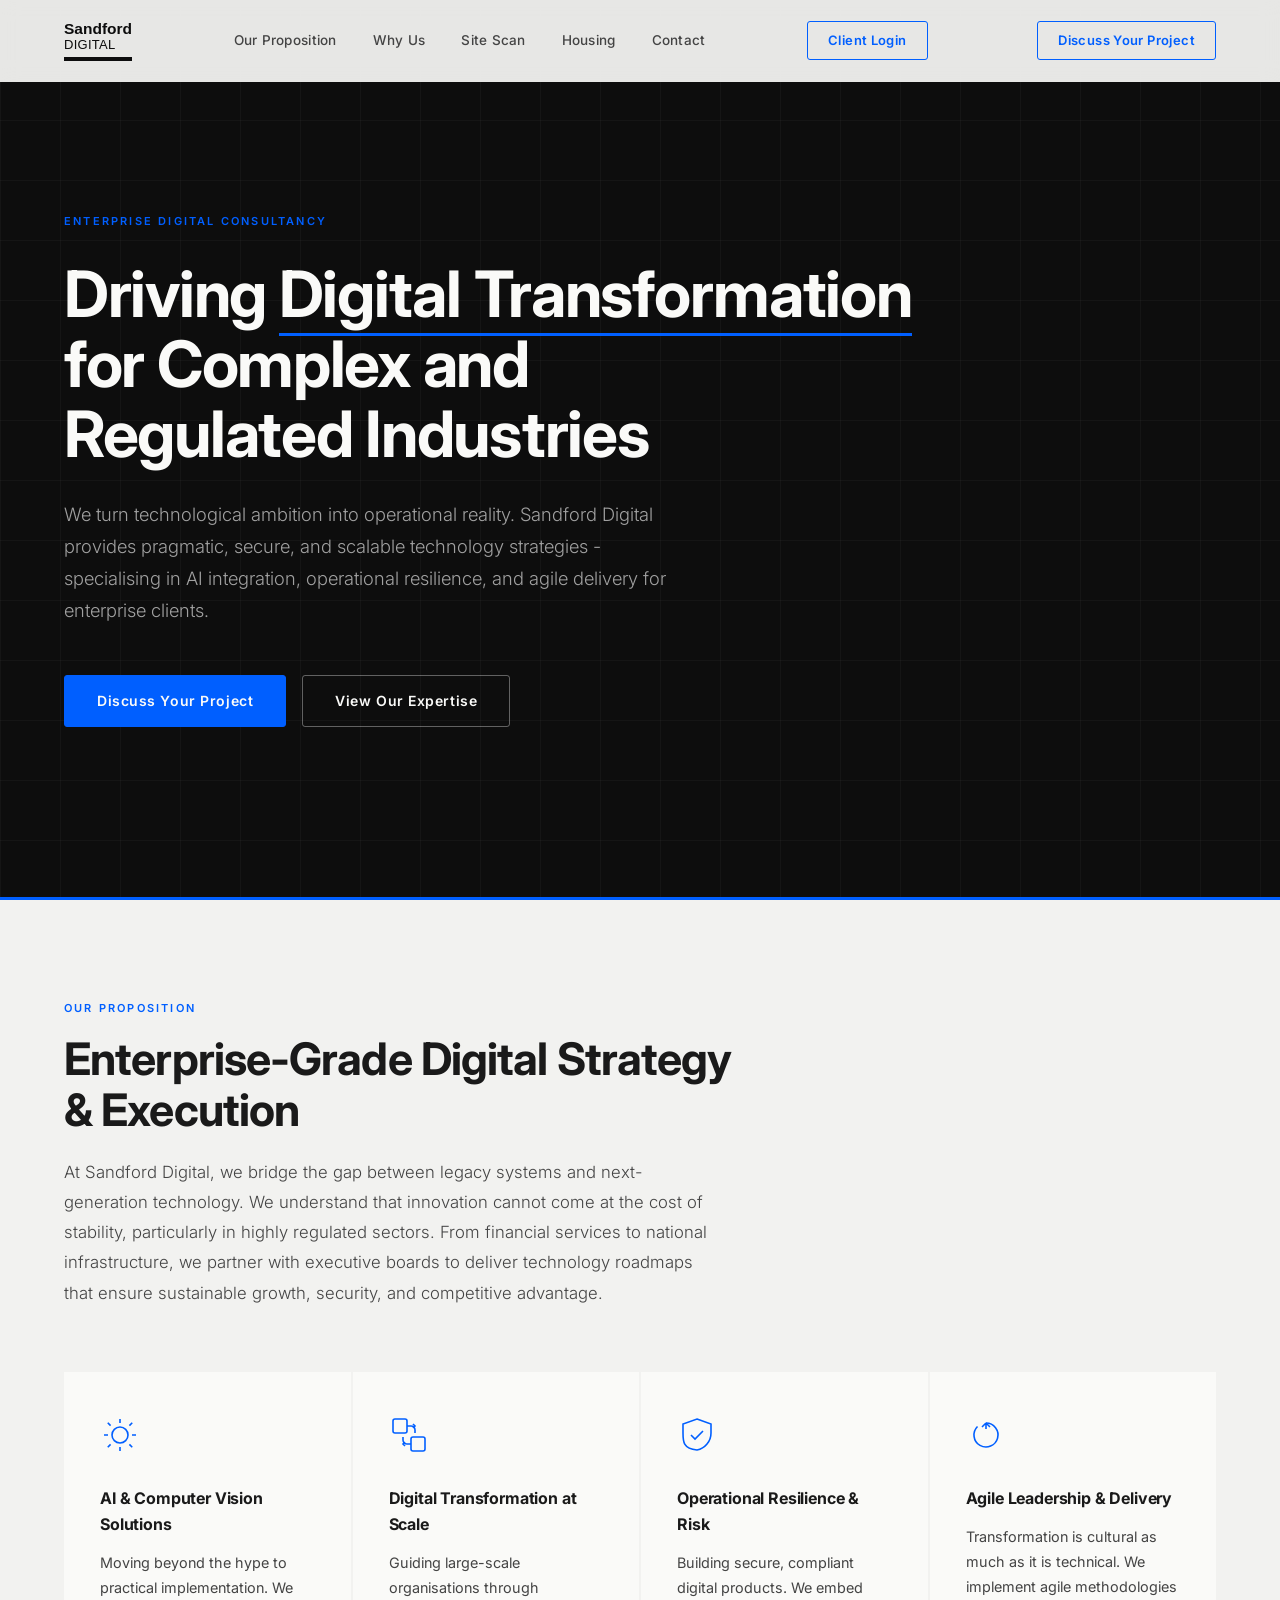
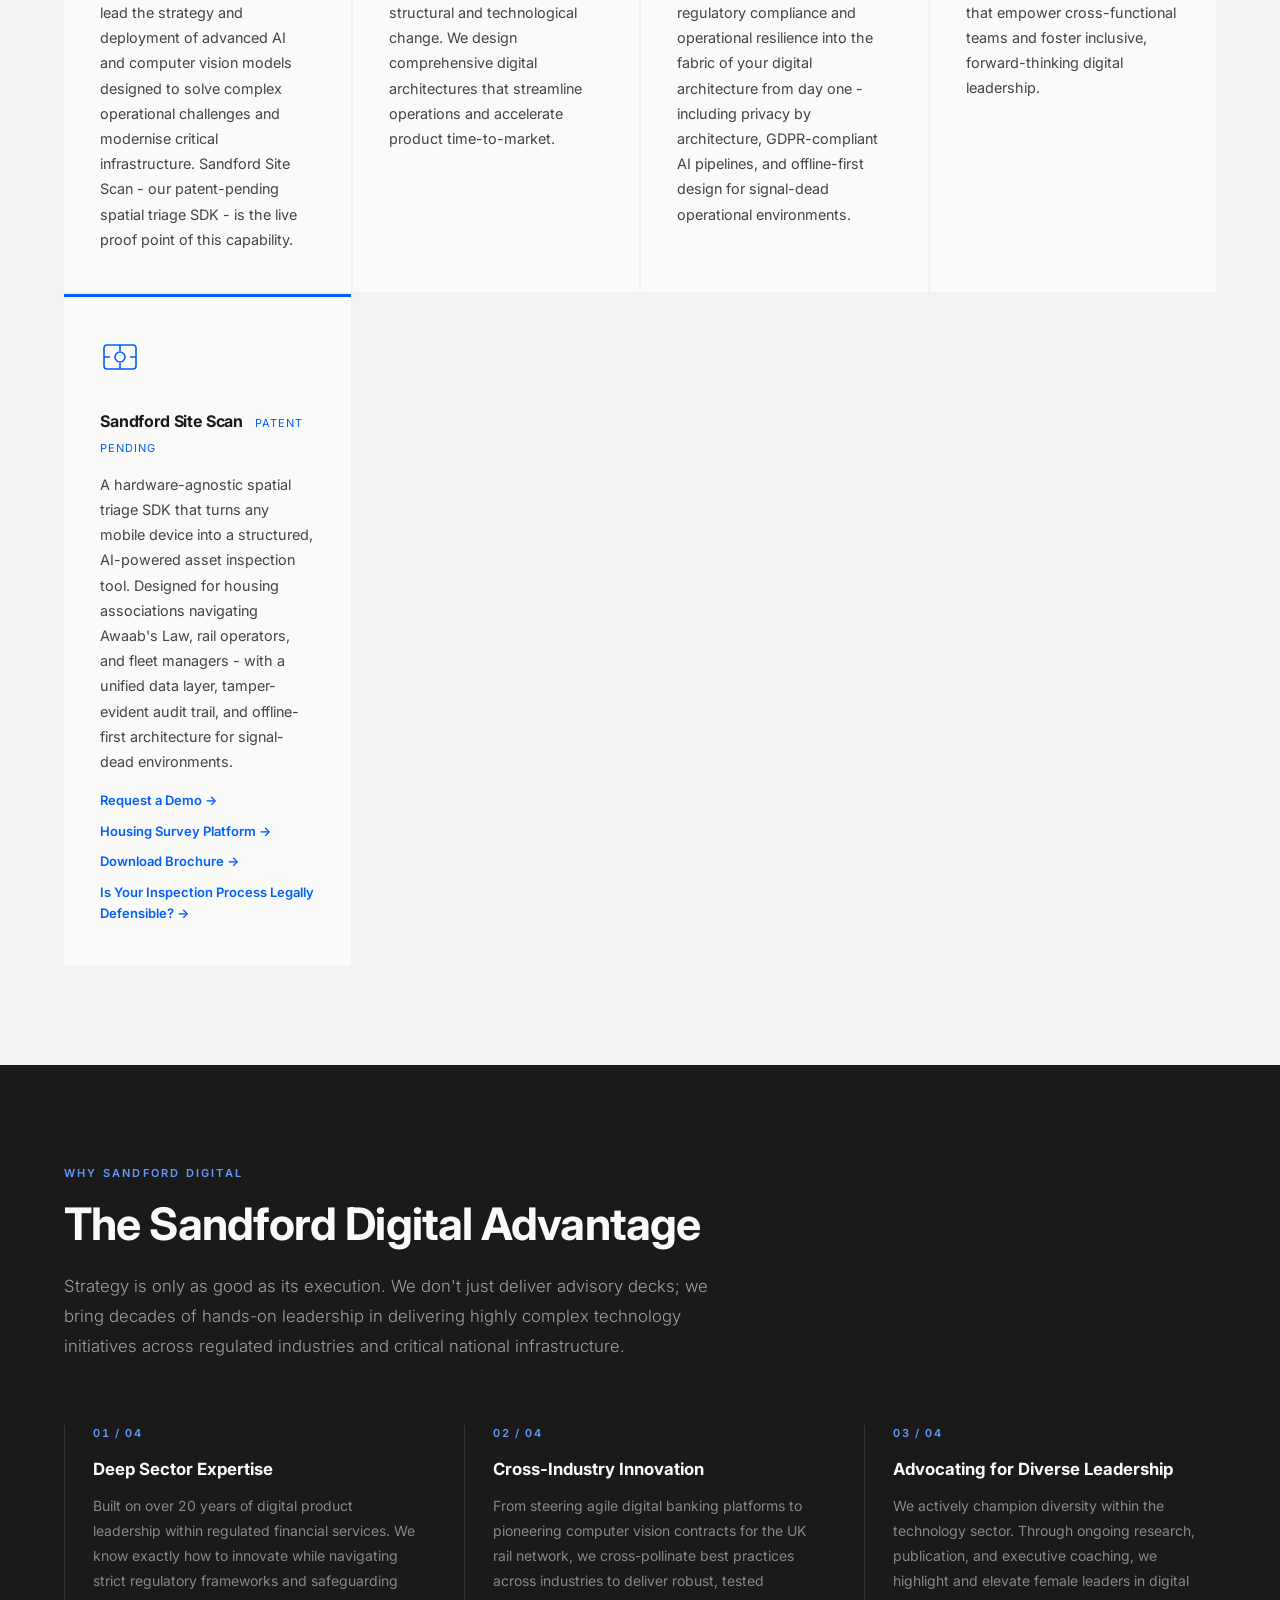
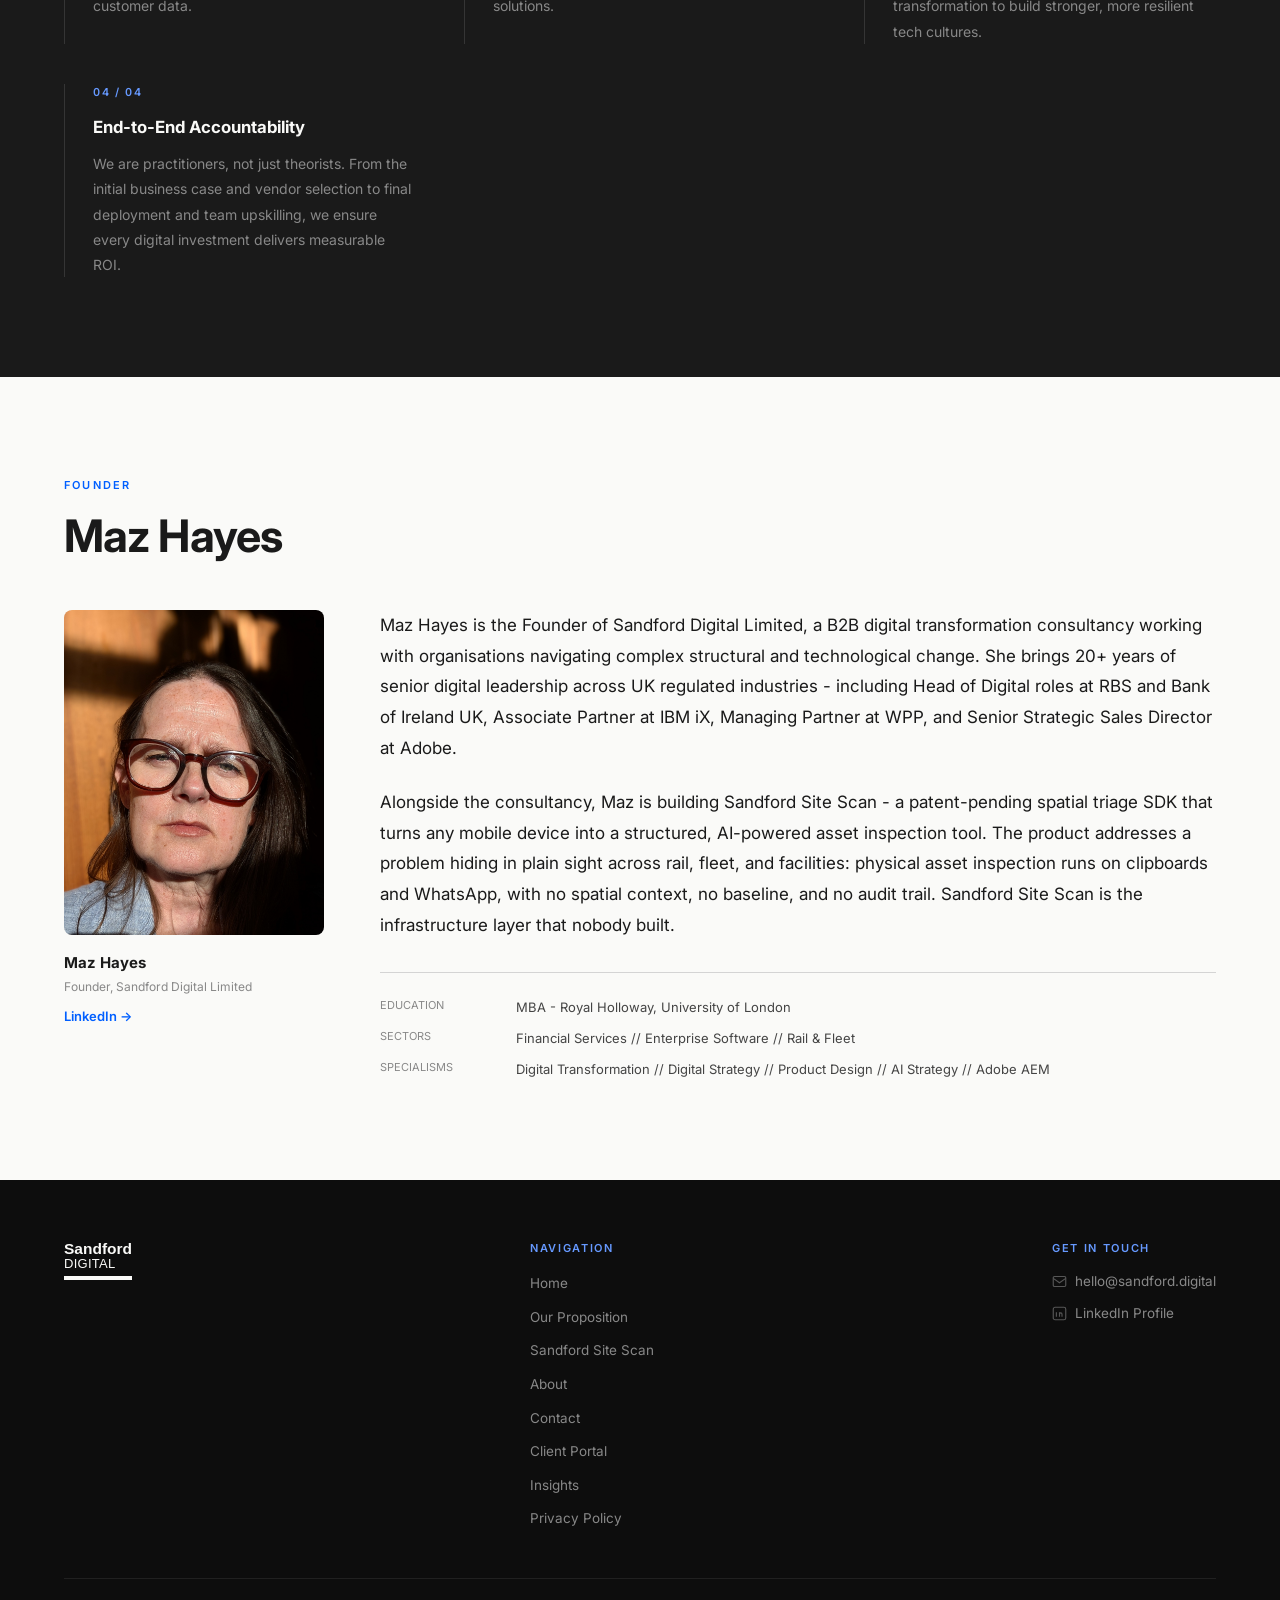
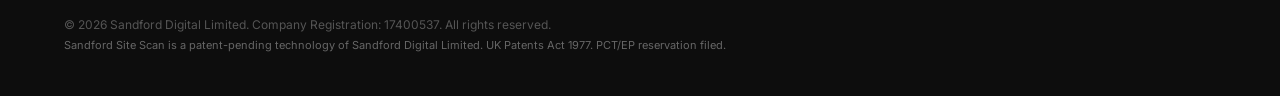
==== index.html @ dd8efa96 "Baseline: current production content, prior history not tracked This directory (deployed at sandford" ====
<!DOCTYPE html>
<html lang="en">
<head>
  <meta charset="UTF-8" />
  <meta name="viewport" content="width=device-width, initial-scale=1.0" />
  <title>Digital Transformation & AI Strategy Consultancy | Sandford Digital</title>
  <meta name="description" content="Sandford Digital specialises in enterprise digital transformation and AI-powered asset inspection. Sandford Site Scan creates tamper-evident survey evidence for housing associations, rail, and fleet operators." />
  <link rel="preconnect" href="https://fonts.googleapis.com" />
  <link rel="preconnect" href="https://fonts.gstatic.com" crossorigin />
  <link href="https://fonts.googleapis.com/css2?family=Inter:wght@300;400;500;600;700&display=swap" rel="stylesheet" />
  <style>
    /* ── Reset & Base ─────────────────────────────────────────────── */
    *, *::before, *::after { box-sizing: border-box; margin: 0; padding: 0; }

    :root {
      --black:    #0D0D0D;
      --ink:      #1A1A1A;
      --grey-dk:  #444444;
      --grey-md:  #888888;
      --grey-lt:  #D4D4D4;
      --grey-bg:  #F2F2F0;
      --white:    #FAFAF8;
      --accent:   #005FFF;
      --accent-hv:#0047CC;
      --font-body: 'Inter', Arial, sans-serif;
    }

    html { scroll-behavior: smooth; }

    body {
      font-family: var(--font-body);
      background: var(--white);
      color: var(--ink);
      line-height: 1.6;
      -webkit-font-smoothing: antialiased;
    }

    img { display: block; max-width: 100%; }
    a { color: inherit; text-decoration: none; }

    /* ── Logo ─────────────────────────────────────────────────────── */
    /*
      Strict spec:
      - "Sandford": Arial Bold 15.5px
      - "DIGITAL":  Arial Normal 13px, uppercase, left-aligned under Sandford
      - 6px gap below DIGITAL
      - 4px solid black line, width = width of "Sandford"
    */
    .logo {
      display: inline-block;
      line-height: 1;
    }
    .logo__inner {
      display: inline-flex;
      flex-direction: column;
      align-items: flex-start;
    }
    .logo__sandford {
      font-family: Arial, sans-serif;
      font-size: 15.5px;
      font-weight: 700;
      letter-spacing: 0;
      color: var(--black);
      white-space: nowrap;
    }
    .logo__digital {
      font-family: Arial, sans-serif;
      font-size: 13px;
      font-weight: 400;
      text-transform: uppercase;
      letter-spacing: 0.02em;
      color: var(--black);
      white-space: nowrap;
      margin-top: 1px;
    }
    /* The rule sits inside a wrapper that is sized to "Sandford" width.
       We use a separate block just for "Sandford" to size the bar correctly. */
    .logo__bar-wrap {
      margin-top: 6px;
    }
    .logo__bar {
      height: 4px;
      background: var(--black);
      /* width is driven by the parent .logo__sandford span via JS measurement,
         but we set it relative to the Sandford text width using a trick:
         we place the bar inside a wrapper that mirrors the Sandford span width */
      width: 100%;
    }

    /* White logo variant for dark backgrounds */
    .logo--white .logo__sandford,
    .logo--white .logo__digital { color: var(--white); }
    .logo--white .logo__bar { background: var(--white); }

    /* ── Nav ──────────────────────────────────────────────────────── */
    .nav {
      position: fixed;
      top: 0; left: 0; right: 0;
      z-index: 100;
      display: flex;
      align-items: center;
      justify-content: space-between;
      padding: 20px 5%;
      background: rgba(250,250,248,0.92);
      backdrop-filter: blur(10px);
      -webkit-backdrop-filter: blur(10px);
      border-bottom: 1px solid transparent;
      transition: border-color 0.3s, background 0.3s;
    }
    .nav.scrolled {
      border-bottom-color: var(--grey-lt);
      background: rgba(250,250,248,0.97);
    }
    .nav__links {
      display: flex;
      gap: 36px;
      list-style: none;
    }
    .nav__links a {
      font-size: 13.5px;
      font-weight: 500;
      color: var(--grey-dk);
      letter-spacing: 0.02em;
      transition: color 0.2s;
    }
    .nav__links a:hover { color: var(--accent); }
    .nav__cta {
      font-size: 13px;
      font-weight: 600;
      color: var(--accent);
      border: 1.5px solid var(--accent);
      padding: 8px 20px;
      border-radius: 3px;
      letter-spacing: 0.03em;
      transition: background 0.2s, color 0.2s;
    }
    .nav__cta:hover {
      background: var(--accent);
      color: var(--white);
    }
    .nav__hamburger {
      display: none;
      flex-direction: column;
      gap: 5px;
      cursor: pointer;
      padding: 4px;
    }
    .nav__hamburger span {
      display: block;
      width: 22px;
      height: 2px;
      background: var(--ink);
      transition: 0.3s;
    }

    /* ── Hero ─────────────────────────────────────────────────────── */
    .hero {
      min-height: 100vh;
      display: flex;
      flex-direction: column;
      justify-content: center;
      padding: 120px 5% 80px;
      background: var(--black);
      position: relative;
      overflow: hidden;
    }

    /* Subtle grid texture */
    .hero::before {
      content: '';
      position: absolute;
      inset: 0;
      background-image:
        linear-gradient(rgba(255,255,255,0.03) 1px, transparent 1px),
        linear-gradient(90deg, rgba(255,255,255,0.03) 1px, transparent 1px);
      background-size: 60px 60px;
      pointer-events: none;
    }

    /* Accent bleed - the one bold move */
    .hero::after {
      content: '';
      position: absolute;
      bottom: -1px; left: 0; right: 0;
      height: 4px;
      background: var(--accent);
    }

    .hero__content {
      position: relative;
      z-index: 1;
      max-width: 900px;
    }

    .hero__eyebrow {
      font-size: 11px;
      font-weight: 600;
      letter-spacing: 0.2em;
      text-transform: uppercase;
      color: var(--accent);
      margin-bottom: 28px;
    }

    .hero__h1 {
      font-size: clamp(2.4rem, 5vw, 4rem);
      font-weight: 700;
      line-height: 1.1;
      color: var(--white);
      letter-spacing: -0.02em;
      margin-bottom: 28px;
      /* The signature: an underline that draws in on load */
    }

    .hero__h1 .underline-word {
      position: relative;
      display: inline;
    }
    .hero__h1 .underline-word::after {
      content: '';
      position: absolute;
      left: 0;
      bottom: -4px;
      height: 3px;
      width: 0;
      background: var(--accent);
      transition: width 1.1s cubic-bezier(0.16,1,0.3,1) 0.4s;
    }
    .hero__h1 .underline-word.in-view::after {
      width: 100%;
    }

    .hero__sub {
      font-size: clamp(1rem, 2vw, 1.15rem);
      font-weight: 300;
      color: #A0A0A0;
      max-width: 620px;
      line-height: 1.75;
      margin-bottom: 48px;
    }

    .hero__actions {
      display: flex;
      gap: 16px;
      flex-wrap: wrap;
    }

    .btn {
      display: inline-block;
      padding: 14px 32px;
      font-family: var(--font-body);
      font-size: 14px;
      font-weight: 600;
      letter-spacing: 0.04em;
      border-radius: 3px;
      cursor: pointer;
      transition: background 0.2s, color 0.2s, border-color 0.2s, transform 0.15s;
      border: 1.5px solid transparent;
    }
    .btn:hover { transform: translateY(-1px); }
    .btn:active { transform: translateY(0); }

    .btn--primary {
      background: var(--accent);
      color: var(--white);
      border-color: var(--accent);
    }
    .btn--primary:hover { background: var(--accent-hv); border-color: var(--accent-hv); }

    .btn--ghost {
      background: transparent;
      color: var(--white);
      border-color: rgba(255,255,255,0.35);
    }
    .btn--ghost:hover {
      border-color: var(--white);
      background: rgba(255,255,255,0.06);
    }

    .btn--dark {
      background: var(--accent);
      color: var(--white);
      border-color: var(--accent);
    }
    .btn--dark:hover { background: var(--accent-hv); border-color: var(--accent-hv); }

    /* ── Section common ───────────────────────────────────────────── */
    .section {
      padding: 100px 5%;
    }
    .section--grey { background: var(--grey-bg); }
    .section--dark { background: var(--ink); color: var(--white); }

    .section__label {
      font-size: 11px;
      font-weight: 600;
      letter-spacing: 0.2em;
      text-transform: uppercase;
      color: var(--accent);
      margin-bottom: 16px;
    }
    .section--dark .section__label { color: #6699FF; }

    .section__h2 {
      font-size: clamp(1.8rem, 3.5vw, 2.8rem);
      font-weight: 700;
      letter-spacing: -0.02em;
      line-height: 1.15;
      margin-bottom: 20px;
      max-width: 680px;
    }
    .section--dark .section__h2 { color: var(--white); }

    .section__lead {
      font-size: 1.05rem;
      font-weight: 300;
      color: var(--grey-dk);
      max-width: 660px;
      line-height: 1.8;
      margin-bottom: 64px;
    }
    .section--dark .section__lead { color: #A0A0A0; }

    /* ── About / Services ─────────────────────────────────────────── */
    .services__grid {
      display: grid;
      grid-template-columns: repeat(auto-fit, minmax(260px, 1fr));
      gap: 2px;
    }

    .service-card {
      background: var(--white);
      padding: 40px 36px;
      border-top: 3px solid transparent;
      transition: border-color 0.25s, box-shadow 0.25s;
      cursor: default;
    }
    .section--grey .service-card { background: var(--white); }

    .service-card:hover {
      border-top-color: var(--accent);
      box-shadow: 0 8px 32px rgba(0,95,255,0.08);
    }

    .service-card__icon {
      width: 40px;
      height: 40px;
      margin-bottom: 24px;
      color: var(--accent);
    }

    .service-card__h3 {
      font-size: 1rem;
      font-weight: 700;
      letter-spacing: -0.01em;
      margin-bottom: 12px;
      color: var(--ink);
    }

    .service-card__p {
      font-size: 0.9rem;
      color: var(--grey-dk);
      line-height: 1.75;
    }

    /* ── Why Us / Pillars ─────────────────────────────────────────── */
    .pillars__grid {
      display: grid;
      grid-template-columns: repeat(auto-fit, minmax(280px, 1fr));
      gap: 40px 48px;
      margin-top: 4px;
    }

    .pillar {
      border-left: 1px solid rgba(255,255,255,0.12);
      padding-left: 28px;
    }

    .pillar__num {
      font-size: 11px;
      font-weight: 600;
      letter-spacing: 0.15em;
      color: #6699FF;
      margin-bottom: 16px;
      font-variant-numeric: tabular-nums;
    }

    .pillar__h3 {
      font-size: 1.05rem;
      font-weight: 700;
      color: var(--white);
      margin-bottom: 12px;
      line-height: 1.3;
    }

    .pillar__p {
      font-size: 0.875rem;
      color: #888;
      line-height: 1.8;
    }

    /* ── Divider ──────────────────────────────────────────────────── */
    .divider {
      height: 1px;
      background: var(--grey-lt);
      margin: 0 5%;
    }

    /* ── Footer ───────────────────────────────────────────────────── */
    .footer {
      background: var(--black);
      color: var(--white);
      padding: 60px 5% 40px;
    }

    .footer__top {
      display: flex;
      justify-content: space-between;
      align-items: flex-start;
      flex-wrap: wrap;
      gap: 40px;
      padding-bottom: 48px;
      border-bottom: 1px solid rgba(255,255,255,0.08);
      margin-bottom: 36px;
    }

    .footer__nav {
      display: flex;
      flex-direction: column;
      gap: 12px;
    }

    .footer__nav-title {
      font-size: 11px;
      font-weight: 600;
      letter-spacing: 0.15em;
      text-transform: uppercase;
      color: #6699FF;
      margin-bottom: 4px;
    }

    .footer__nav a {
      font-size: 13.5px;
      color: #888;
      transition: color 0.2s;
    }
    .footer__nav a:hover { color: var(--white); }

    .footer__contact {
      display: flex;
      flex-direction: column;
      gap: 10px;
    }

    .footer__contact-title {
      font-size: 11px;
      font-weight: 600;
      letter-spacing: 0.15em;
      text-transform: uppercase;
      color: #6699FF;
      margin-bottom: 4px;
    }

    .footer__contact a {
      font-size: 13.5px;
      color: #888;
      transition: color 0.2s;
      display: flex;
      align-items: center;
      gap: 8px;
    }
    .footer__contact a:hover { color: var(--white); }

    .footer__contact svg {
      width: 15px;
      height: 15px;
      flex-shrink: 0;
      opacity: 0.6;
    }

    .footer__bottom {
      display: flex;
      justify-content: space-between;
      align-items: center;
      flex-wrap: wrap;
      gap: 12px;
    }

    .footer__copy {
      font-size: 12px;
      color: #555;
      line-height: 1.7;
    }

    /* ── Scroll reveal ────────────────────────────────────────────── */
    .reveal {
      opacity: 0;
      transform: translateY(24px);
      transition: opacity 0.7s ease, transform 0.7s ease;
    }
    .reveal.in-view {
      opacity: 1;
      transform: translateY(0);
    }

    /* ── Responsive ───────────────────────────────────────────────── */
    @media (max-width: 768px) {
      .nav__links, .nav__cta { display: none; }
      .nav__hamburger { display: flex; }

      .nav__links.open {
        display: flex;
        flex-direction: column;
        position: fixed;
        top: 65px; left: 0; right: 0;
        background: var(--white);
        padding: 24px 5%;
        gap: 20px;
        border-bottom: 1px solid var(--grey-lt);
        z-index: 99;
      }
      .nav__links.open a { font-size: 16px; }
      .nav__cta.open {
        display: inline-block;
        margin: 0 5% 20px;
        position: fixed;
        top: auto;
        bottom: 32px;
        left: 0; right: 0;
        text-align: center;
        z-index: 99;
      }

      .section { padding: 72px 5%; }

      .footer__top { flex-direction: column; gap: 32px; }
      .footer__bottom { flex-direction: column; align-items: flex-start; }
    }

    @media (prefers-reduced-motion: reduce) {
      *, *::before, *::after { transition: none !important; animation: none !important; }
      .reveal { opacity: 1; transform: none; }
    }
  </style>
  <link rel="icon" type="image/svg+xml" href="/favicon.svg" />
</head>
<body>

  <!-- ── Navigation ─────────────────────────────────────────────── -->
  <nav class="nav" id="nav" role="navigation" aria-label="Main navigation">

    <!-- Logo -->
    <a href="#" class="logo" aria-label="Sandford Digital – Home">
      <div class="logo__inner" id="logo-main">
        <!-- bar-wrap width is set to match .logo__sandford by JS below -->
        <span class="logo__sandford" id="logo-sandford">Sandford</span>
        <span class="logo__digital">Digital</span>
        <div class="logo__bar-wrap" id="logo-bar-wrap">
          <div class="logo__bar"></div>
        </div>
      </div>
    </a>

    <ul class="nav__links" id="nav-links">
      <li><a href="#about">Our Proposition</a></li>
      <li><a href="#why">Why Us</a></li>
      <li><a href="#site-scan">Site Scan</a></li>
        <li><a href="/housing">Housing</a></li>
      <li><a href="#footer">Contact</a></li>
    </ul>
    <a href="https://portal.sandford.digital" class="nav__cta" style="margin-right:8px;background:transparent;border:1px solid #005FFF;color:#005FFF;">Client Login</a>
    <a href="#contact-footer" class="nav__cta" id="nav-cta">Discuss Your Project</a>

    <button class="nav__hamburger" id="hamburger" aria-label="Toggle menu" aria-expanded="false">
      <span></span><span></span><span></span>
    </button>
  </nav>

  <!-- ── Hero ───────────────────────────────────────────────────── -->
  <section class="hero" aria-labelledby="hero-h1">
    <div class="hero__content">
      <p class="hero__eyebrow">Enterprise Digital Consultancy</p>
      <h1 class="hero__h1" id="hero-h1">
        Driving <span class="underline-word">Digital Transformation</span><br>
        for Complex and<br>Regulated Industries
      </h1>
      <p class="hero__sub">
        We turn technological ambition into operational reality. Sandford Digital provides pragmatic, secure, and scalable technology strategies - specialising in AI integration, operational resilience, and agile delivery for enterprise clients.
      </p>
      <div class="hero__actions">
        <a href="#contact-footer" class="btn btn--primary">Discuss Your Project</a>
        <a href="#about" class="btn btn--ghost">View Our Expertise</a>
      </div>
    </div>
  </section>

  <!-- ── About / Services ───────────────────────────────────────── -->
  <section class="section section--grey" id="about" aria-labelledby="about-h2">
    <div class="reveal">
      <p class="section__label">Our Proposition</p>
      <h2 class="section__h2" id="about-h2">Enterprise-Grade Digital Strategy &amp; Execution</h2>
      <p class="section__lead">
        At Sandford Digital, we bridge the gap between legacy systems and next-generation technology. We understand that innovation cannot come at the cost of stability, particularly in highly regulated sectors. From financial services to national infrastructure, we partner with executive boards to deliver technology roadmaps that ensure sustainable growth, security, and competitive advantage.
      </p>
    </div>

    <div class="services__grid">

      <article class="service-card reveal">
        <!-- AI icon -->
        <svg class="service-card__icon" viewBox="0 0 40 40" fill="none" stroke="currentColor" stroke-width="1.6" aria-hidden="true">
          <circle cx="20" cy="20" r="8"/>
          <path d="M20 4v4M20 32v4M4 20h4M32 20h4M7.76 7.76l2.83 2.83M29.41 29.41l2.83 2.83M7.76 32.24l2.83-2.83M29.41 10.59l2.83-2.83"/>
        </svg>
        <h3 class="service-card__h3">AI &amp; Computer Vision Solutions</h3>
        <p class="service-card__p">Moving beyond the hype to practical implementation. We lead the strategy and deployment of advanced AI and computer vision models designed to solve complex operational challenges and modernise critical infrastructure. Sandford Site Scan - our patent-pending spatial triage SDK - is the live proof point of this capability.</p>
      </article>

      <article class="service-card reveal">
        <!-- Transform icon -->
        <svg class="service-card__icon" viewBox="0 0 40 40" fill="none" stroke="currentColor" stroke-width="1.6" aria-hidden="true">
          <rect x="4" y="4" width="14" height="14" rx="2"/>
          <rect x="22" y="22" width="14" height="14" rx="2"/>
          <path d="M18 11h4a4 4 0 0 1 4 4v3M22 29h-4a4 4 0 0 1-4-4v-3"/>
          <path d="M24 9l2 2-2 2M16 27l-2 2 2 2"/>
        </svg>
        <h3 class="service-card__h3">Digital Transformation at Scale</h3>
        <p class="service-card__p">Guiding large-scale organisations through structural and technological change. We design comprehensive digital architectures that streamline operations and accelerate product time-to-market.</p>
      </article>

      <article class="service-card reveal">
        <!-- Shield icon -->
        <svg class="service-card__icon" viewBox="0 0 40 40" fill="none" stroke="currentColor" stroke-width="1.6" aria-hidden="true">
          <path d="M20 4l14 5v9c0 8.28-6 15.59-14 17C6 33.59 6 26.28 6 18V9l14-5z"/>
          <path d="M14 20l4 4 8-8"/>
        </svg>
        <h3 class="service-card__h3">Operational Resilience &amp; Risk</h3>
        <p class="service-card__p">Building secure, compliant digital products. We embed regulatory compliance and operational resilience into the fabric of your digital architecture from day one - including privacy by architecture, GDPR-compliant AI pipelines, and offline-first design for signal-dead operational environments.</p>
      </article>

      <article class="service-card reveal">
        <!-- Agile icon -->
        <svg class="service-card__icon" viewBox="0 0 40 40" fill="none" stroke="currentColor" stroke-width="1.6" aria-hidden="true">
          <path d="M20 8a12 12 0 1 1-8.49 3.51"/>
          <path d="M20 8v6M20 8l-4 4M20 8l4 4"/>
        </svg>
        <h3 class="service-card__h3">Agile Leadership &amp; Delivery</h3>
        <p class="service-card__p">Transformation is cultural as much as it is technical. We implement agile methodologies that empower cross-functional teams and foster inclusive, forward-thinking digital leadership.</p>
      </article>

      <article class="service-card reveal" id="site-scan" style="border-top:3px solid #005FFF;">
        <svg class="service-card__icon" viewBox="0 0 40 40" fill="none" stroke="currentColor" stroke-width="1.6" aria-hidden="true">
          <rect x="4" y="8" width="32" height="24" rx="3"/>
          <circle cx="20" cy="20" r="5"/>
          <path d="M4 20h6M30 20h6M20 8v6M20 26v6"/>
        </svg>
        <h3 class="service-card__h3">Sandford Site Scan <span style="font-size:11px;font-weight:400;color:#005FFF;letter-spacing:1px;margin-left:8px;">PATENT PENDING</span></h3>
        <p class="service-card__p">A hardware-agnostic spatial triage SDK that turns any mobile device into a structured, AI-powered asset inspection tool. Designed for housing associations navigating Awaab's Law, rail operators, and fleet managers - with a unified data layer, tamper-evident audit trail, and offline-first architecture for signal-dead environments.</p>
        <a href="mailto:hello@sandford.digital?subject=Sandford Site Scan Demo Request" style="display:inline-block;margin-top:16px;font-size:13px;font-weight:600;color:#005FFF;">Request a Demo &#x2192;</a>
          <a href="/housing" style="display:inline-block;margin-top:8px;font-size:13px;font-weight:600;color:#005FFF;">Housing Survey Platform &#x2192;</a>
          <a href="/brochure" style="display:inline-block;margin-top:8px;font-size:13px;font-weight:600;color:#005FFF;">Download Brochure &#x2192;</a>
          <a href="/self-assessment" style="display:inline-block;margin-top:8px;font-size:13px;font-weight:600;color:#005FFF;">Is Your Inspection Process Legally Defensible? &#x2192;</a>
      </article>

    </div>
  </section>

  <!-- ── Why Us ──────────────────────────────────────────────────── -->
  <section class="section section--dark" id="why" aria-labelledby="why-h2">
    <div class="reveal">
      <p class="section__label">Why Sandford Digital</p>
      <h2 class="section__h2" id="why-h2">The Sandford Digital Advantage</h2>
      <p class="section__lead">
        Strategy is only as good as its execution. We don't just deliver advisory decks; we bring decades of hands-on leadership in delivering highly complex technology initiatives across regulated industries and critical national infrastructure.
      </p>
    </div>

    <div class="pillars__grid">

      <div class="pillar reveal">
        <p class="pillar__num">01 / 04</p>
        <h3 class="pillar__h3">Deep Sector Expertise</h3>
        <p class="pillar__p">Built on over 20 years of digital product leadership within regulated financial services. We know exactly how to innovate while navigating strict regulatory frameworks and safeguarding customer data.</p>
      </div>

      <div class="pillar reveal">
        <p class="pillar__num">02 / 04</p>
        <h3 class="pillar__h3">Cross-Industry Innovation</h3>
        <p class="pillar__p">From steering agile digital banking platforms to pioneering computer vision contracts for the UK rail network, we cross-pollinate best practices across industries to deliver robust, tested solutions.</p>
      </div>

      <div class="pillar reveal">
        <p class="pillar__num">03 / 04</p>
        <h3 class="pillar__h3">Advocating for Diverse Leadership</h3>
        <p class="pillar__p">We actively champion diversity within the technology sector. Through ongoing research, publication, and executive coaching, we highlight and elevate female leaders in digital transformation to build stronger, more resilient tech cultures.</p>
      </div>

      <div class="pillar reveal">
        <p class="pillar__num">04 / 04</p>
        <h3 class="pillar__h3">End-to-End Accountability</h3>
        <p class="pillar__p">We are practitioners, not just theorists. From the initial business case and vendor selection to final deployment and team upskilling, we ensure every digital investment delivers measurable ROI.</p>
      </div>

    </div>
  </section>

  <!-- ── Founder ─────────────────────────────────────── -->
  <section class="section" id="founder">
    <div class="reveal">
      <p class="section__label">Founder</p>
      <h2 class="section__h2">Maz Hayes</h2>
    </div>
    <div style="display:grid;grid-template-columns:260px 1fr;gap:56px;align-items:start;margin-top:48px;">
      <div class="reveal">
        <div style="width:100%;aspect-ratio:4/5;background:#F2F2F0;border-radius:8px;overflow:hidden;">
          <img src="/images/maz-hayes.webp" alt="Maz Hayes, Founder of Sandford Digital" style="width:100%;height:100%;object-fit:cover;object-position:center 40%;" />
        </div>
        <div style="margin-top:16px;">
          <div style="font-weight:700;font-size:15px;">Maz Hayes</div>
          <div style="font-size:12px;color:#888888;margin-top:2px;">Founder, Sandford Digital Limited</div>
          <a href="https://www.linkedin.com/in/mazhayes" target="_blank" rel="noopener noreferrer" style="display:inline-block;margin-top:10px;font-size:13px;font-weight:600;color:#005FFF;">LinkedIn →</a>
        </div>
      </div>
      <div class="reveal">
        <p style="font-size:17px;line-height:1.8;color:#1A1A1A;margin-bottom:24px;">Maz Hayes is the Founder of Sandford Digital Limited, a B2B digital transformation consultancy working with organisations navigating complex structural and technological change. She brings 20+ years of senior digital leadership across UK regulated industries - including Head of Digital roles at RBS and Bank of Ireland UK, Associate Partner at IBM iX, Managing Partner at WPP, and Senior Strategic Sales Director at Adobe.</p>
        <p style="font-size:17px;line-height:1.8;color:#1A1A1A !important;margin-bottom:32px;">Alongside the consultancy, Maz is building Sandford Site Scan - a patent-pending spatial triage SDK that turns any mobile device into a structured, AI-powered asset inspection tool. The product addresses a problem hiding in plain sight across rail, fleet, and facilities: physical asset inspection runs on clipboards and WhatsApp, with no spatial context, no baseline, and no audit trail. Sandford Site Scan is the infrastructure layer that nobody built.</p>
        <div style="display:flex;flex-direction:column;gap:10px;padding-top:24px;border-top:1px solid #D4D4D4;">
          <div style="display:flex;gap:16px;"><span style="font-size:11px;color:#888888;width:120px;flex-shrink:0;">EDUCATION</span><span style="font-size:13px;color:#444444;">MBA - Royal Holloway, University of London</span></div>
          <div style="display:flex;gap:16px;"><span style="font-size:11px;color:#888888;width:120px;flex-shrink:0;">SECTORS</span><span style="font-size:13px;color:#444444;">Financial Services // Enterprise Software // Rail & Fleet</span></div>
          <div style="display:flex;gap:16px;"><span style="font-size:11px;color:#888888;width:120px;flex-shrink:0;">SPECIALISMS</span><span style="font-size:13px;color:#444444;">Digital Transformation // Digital Strategy // Product Design // AI Strategy // Adobe AEM</span></div>
        </div>
      </div>
    </div>
  </section>

  <!-- ── Footer ─────────────────────────────────────────────────── -->
  <footer class="footer" id="footer" aria-label="Footer">
    <div class="footer__top">

      <!-- Logo (white) -->
      <a href="#" class="logo logo--white" aria-label="Sandford Digital – Home">
        <div class="logo__inner" id="logo-footer">
          <span class="logo__sandford" id="logo-sandford-footer">Sandford</span>
          <span class="logo__digital">Digital</span>
          <div class="logo__bar-wrap" id="logo-bar-wrap-footer">
            <div class="logo__bar"></div>
          </div>
        </div>
      </a>

      <!-- Navigation -->
      <nav class="footer__nav" aria-label="Footer navigation">
        <p class="footer__nav-title">Navigation</p>
        <a href="#">Home</a>
        <a href="#about">Our Proposition</a>
        <a href="#site-scan">Sandford Site Scan</a>
        <a href="#founder">About</a>
        <a href="#footer" id="contact-footer">Contact</a>
        <a href="https://portal.sandford.digital" target="_blank">Client Portal</a>
        <a href="https://insights.sandford.digital" target="_blank">Insights</a>
        <a href="/privacy-policy">Privacy Policy</a>
      </nav>

      <!-- Contact -->
      <address class="footer__contact" style="font-style:normal;">
        <p class="footer__contact-title">Get in Touch</p>
        <a href="mailto:hello@sandford.digital">
          <svg viewBox="0 0 24 24" fill="none" stroke="currentColor" stroke-width="1.8" aria-hidden="true"><rect x="2" y="4" width="20" height="16" rx="2"/><path d="M2 7l10 7 10-7"/></svg>
          hello@sandford.digital
        </a>
        <a href="https://www.linkedin.com/in/mazhayes" target="_blank" rel="noopener noreferrer">
          <svg viewBox="0 0 24 24" fill="none" stroke="currentColor" stroke-width="1.8" aria-hidden="true"><rect x="2" y="2" width="20" height="20" rx="3"/><path d="M7 10v7M7 7v.01M12 17v-4a2 2 0 0 1 4 0v4M12 10v7"/></svg>
          LinkedIn Profile
        </a>
      </address>

    </div>

    <div class="footer__bottom">
      <p class="footer__copy">
        © 2026 Sandford Digital Limited. Company Registration: 17400537. All rights reserved.<br/>
        <span style="font-size:11px;color:#666666;">Sandford Site Scan is a patent-pending technology of Sandford Digital Limited. UK Patents Act 1977. PCT/EP reservation filed.</span>
      </p>
    </div>
  </footer>

  <!-- ── Scripts ─────────────────────────────────────────────────── -->
  <script>
    /* ─── Logo bar width: match "Sandford" span width ─── */
    function syncLogoBars() {
      const pairs = [
        ['logo-sandford', 'logo-bar-wrap'],
        ['logo-sandford-footer', 'logo-bar-wrap-footer']
      ];
      pairs.forEach(([textId, barId]) => {
        const textEl = document.getElementById(textId);
        const barEl  = document.getElementById(barId);
        if (textEl && barEl) {
          barEl.style.width = textEl.offsetWidth + 'px';
        }
      });
    }
    syncLogoBars();
    window.addEventListener('resize', syncLogoBars);

    /* ─── Nav scroll state ─── */
    const nav = document.getElementById('nav');
    window.addEventListener('scroll', () => {
      nav.classList.toggle('scrolled', window.scrollY > 20);
    }, { passive: true });

    /* ─── Mobile hamburger ─── */
    const hamburger = document.getElementById('hamburger');
    const navLinks  = document.getElementById('nav-links');
    const navCta    = document.getElementById('nav-cta');
    hamburger.addEventListener('click', () => {
      const open = navLinks.classList.toggle('open');
      hamburger.setAttribute('aria-expanded', open);
      navCta.classList.toggle('open', open);
    });
    navLinks.querySelectorAll('a').forEach(a => {
      a.addEventListener('click', () => {
        navLinks.classList.remove('open');
        navCta.classList.remove('open');
        hamburger.setAttribute('aria-expanded', false);
      });
    });

    /* ─── Scroll reveal (IntersectionObserver) ─── */
    const revealEls = document.querySelectorAll('.reveal');
    const revealObs = new IntersectionObserver((entries) => {
      entries.forEach(e => {
        if (e.isIntersecting) {
          e.target.classList.add('in-view');
          revealObs.unobserve(e.target);
        }
      });
    }, { threshold: 0.12 });
    revealEls.forEach(el => revealObs.observe(el));

    /* ─── Hero headline underline ─── */
    const heroH1 = document.getElementById('hero-h1');
    // Trigger after short delay for entrance effect
    setTimeout(() => {
      heroH1.querySelectorAll('.underline-word').forEach(el => el.classList.add('in-view'));
    }, 200);
  </script>
</body>
</html>
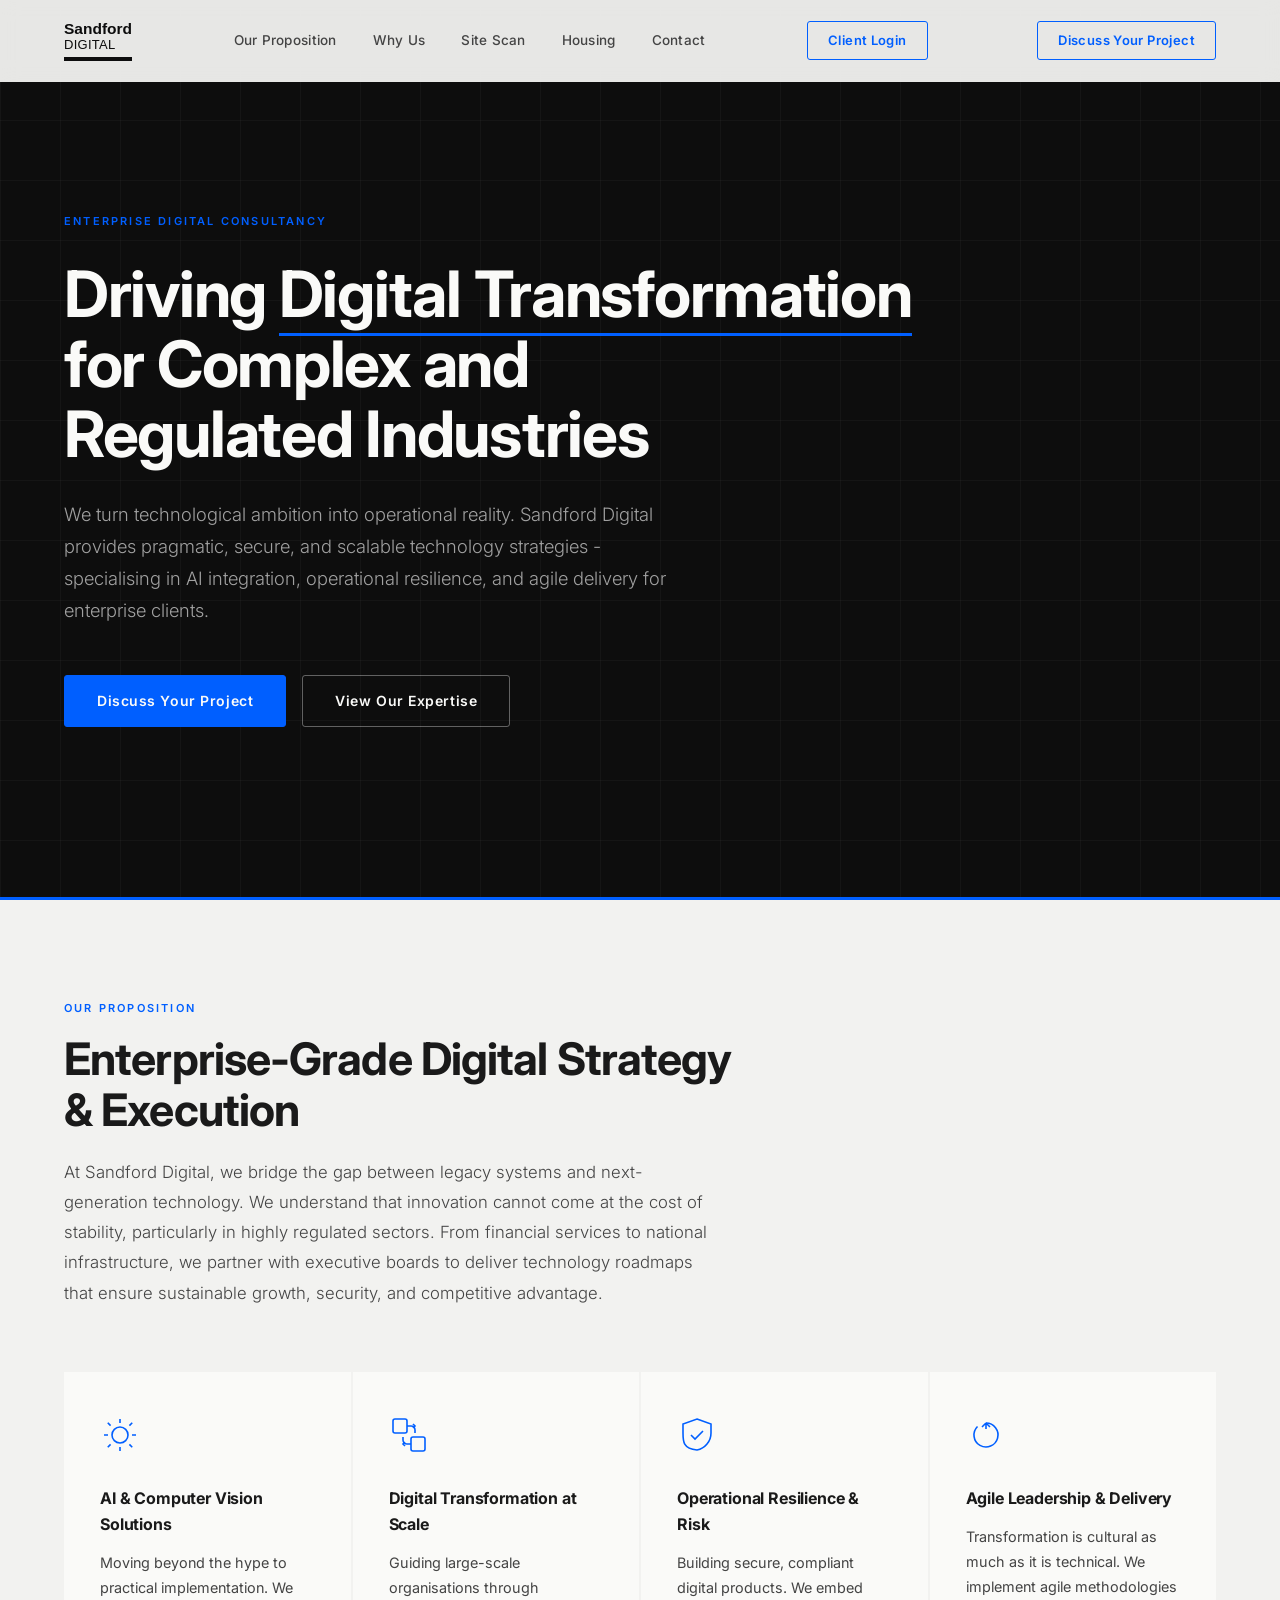
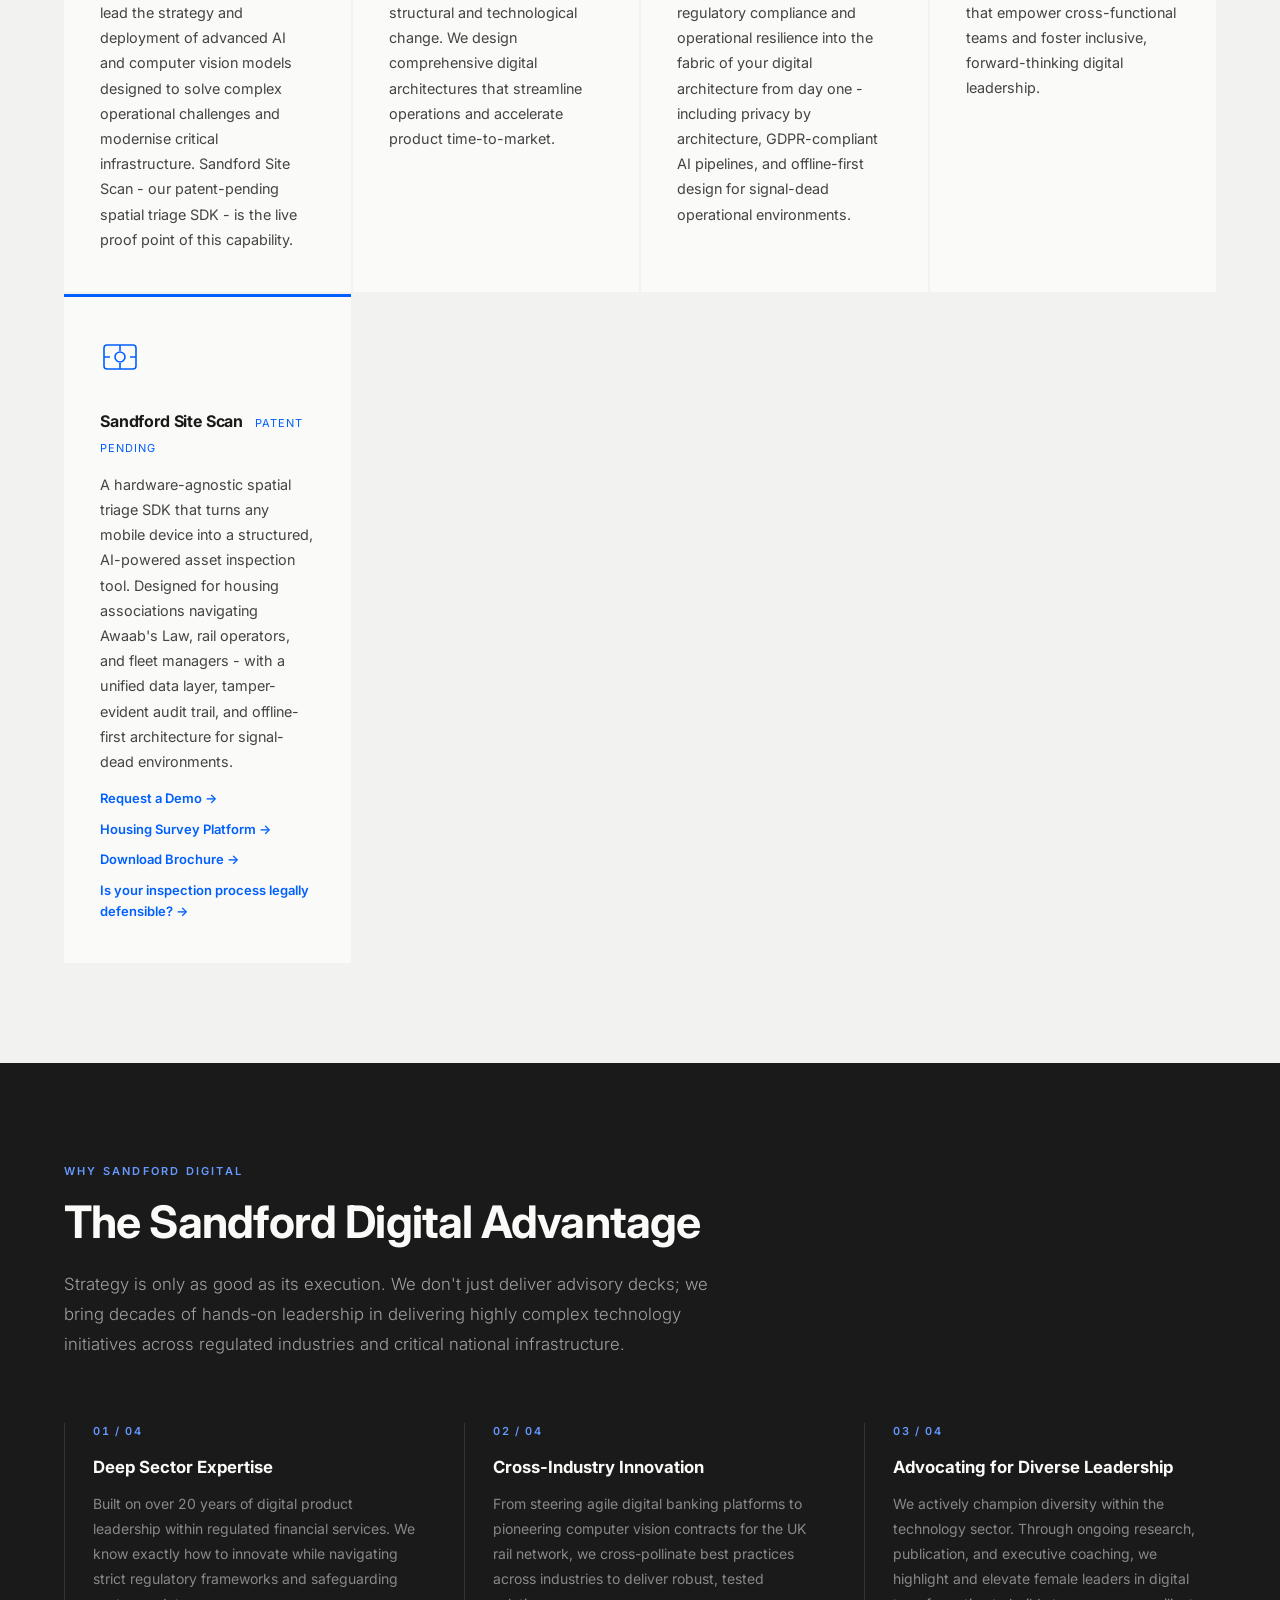
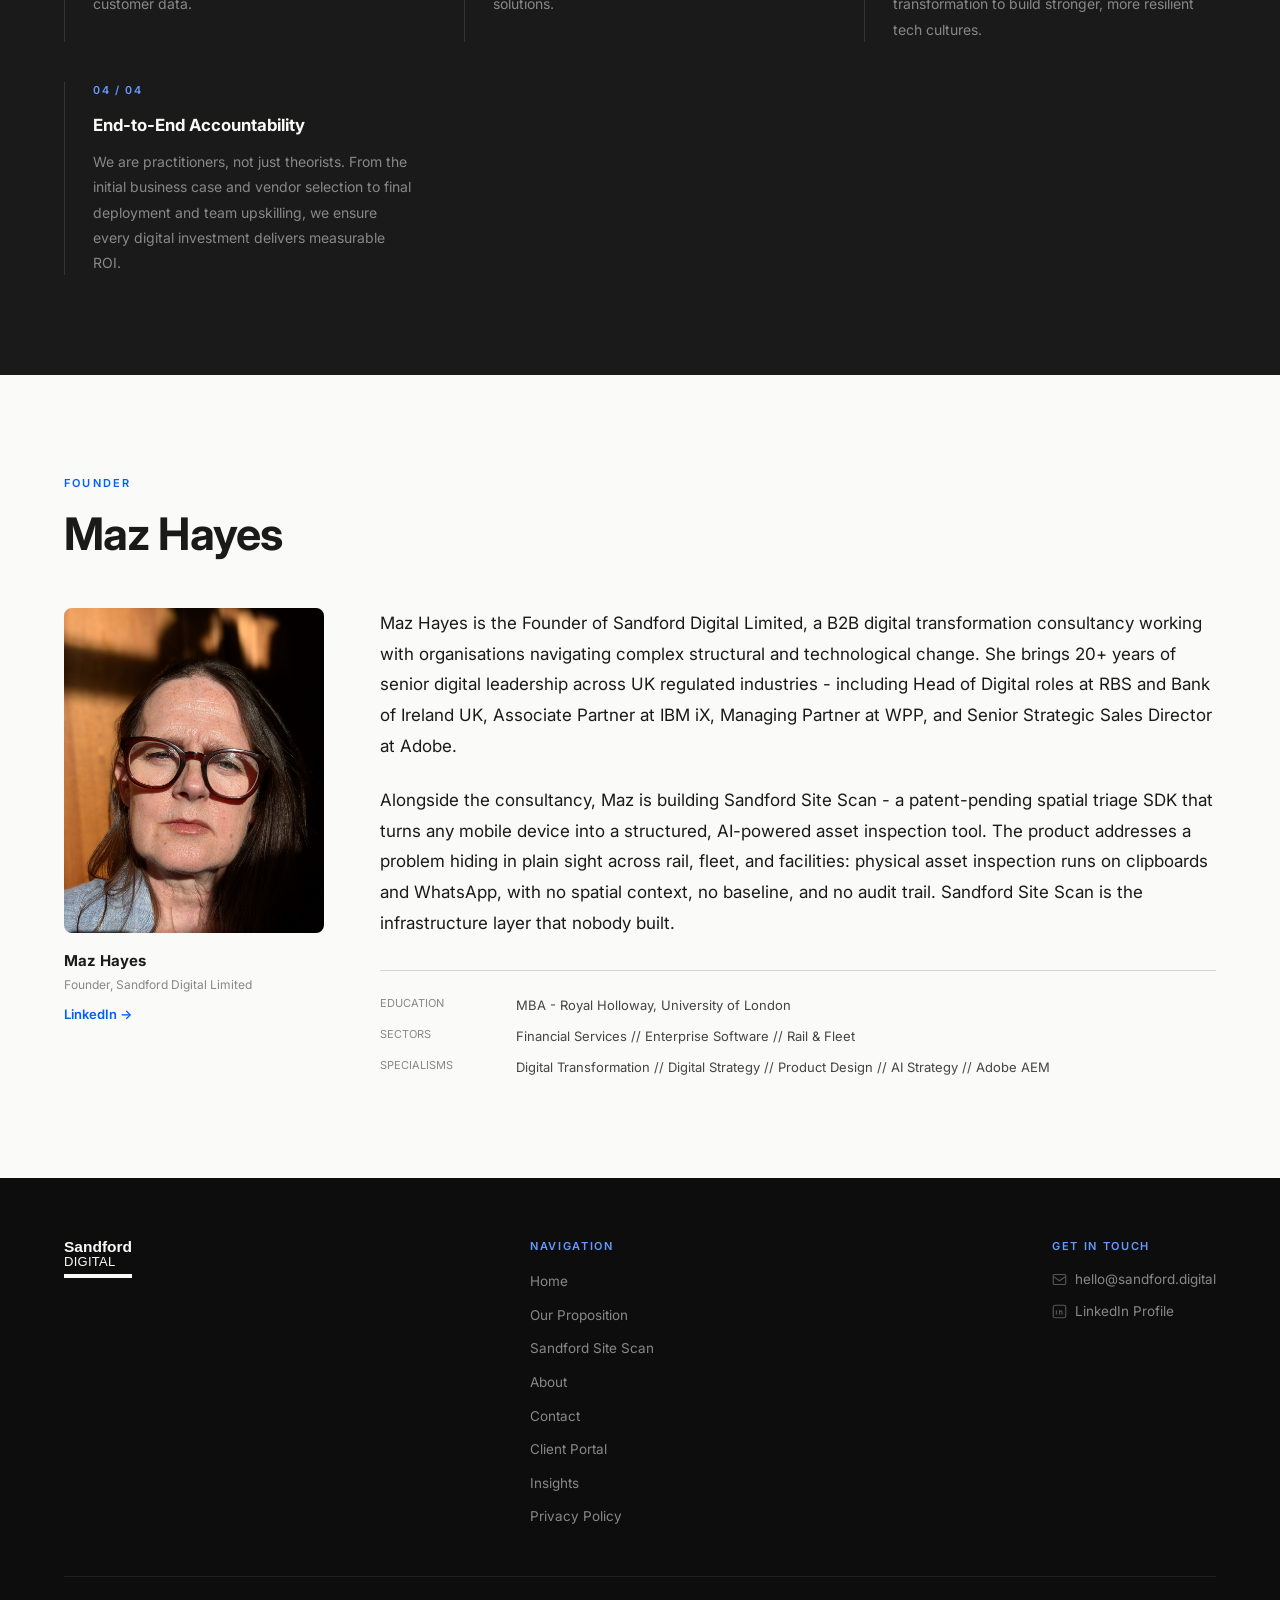
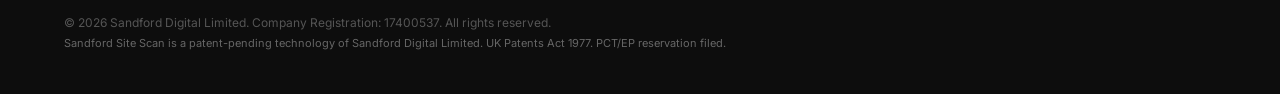
==== commit 7682bb81: "Add Request a Demo form, wire to submitDemoRequest; fix self-assessment link casing Replaces the Sit" ====
--- a/index.html
+++ b/index.html
@@ -540,6 +540,94 @@
       *, *::before, *::after { transition: none !important; animation: none !important; }
       .reveal { opacity: 1; transform: none; }
     }
+
+    /* ── Demo request modal ──────────────────────────────────────── */
+    .demo-modal-overlay {
+      position: fixed;
+      inset: 0;
+      background: rgba(13,13,13,0.55);
+      display: flex;
+      align-items: center;
+      justify-content: center;
+      padding: 5%;
+      z-index: 200;
+    }
+    .demo-modal-overlay[hidden] { display: none; }
+    .demo-modal {
+      background: var(--white);
+      border-radius: 6px;
+      padding: 40px;
+      width: 100%;
+      max-width: 440px;
+      max-height: 90vh;
+      overflow-y: auto;
+      position: relative;
+    }
+    .demo-modal__close {
+      position: absolute;
+      top: 16px; right: 16px;
+      background: transparent;
+      border: none;
+      font-size: 22px;
+      line-height: 1;
+      color: var(--grey-md);
+      cursor: pointer;
+      padding: 4px;
+    }
+    .demo-modal__close:hover { color: var(--ink); }
+    .demo-modal h3 {
+      font-size: 20px;
+      font-weight: 700;
+      margin-bottom: 6px;
+      color: var(--ink);
+    }
+    .demo-modal p.demo-modal__sub {
+      font-size: 13.5px;
+      color: var(--grey-dk);
+      margin-bottom: 24px;
+    }
+    .demo-modal label {
+      display: block;
+      font-size: 12.5px;
+      font-weight: 600;
+      color: var(--grey-dk);
+      margin-bottom: 6px;
+    }
+    .demo-modal .field { margin-bottom: 16px; }
+    .demo-modal input,
+    .demo-modal textarea {
+      width: 100%;
+      font-family: var(--font-body);
+      font-size: 14px;
+      padding: 10px 12px;
+      border: 1.5px solid var(--grey-lt);
+      border-radius: 3px;
+      background: var(--grey-bg);
+      color: var(--ink);
+    }
+    .demo-modal input:focus,
+    .demo-modal textarea:focus {
+      outline: none;
+      border-color: var(--accent);
+      background: var(--white);
+    }
+    .demo-modal textarea { resize: vertical; min-height: 80px; }
+    .demo-modal__submit {
+      width: 100%;
+      border: 1.5px solid var(--accent);
+      margin-top: 4px;
+    }
+    .demo-modal__submit:disabled {
+      opacity: 0.6;
+      cursor: not-allowed;
+      transform: none;
+    }
+    .demo-modal__status {
+      font-size: 13px;
+      margin-top: 14px;
+    }
+    .demo-modal__status--error { color: #C0392B; }
+    .demo-modal__status--success { color: #1B7A3D; }
   </style>
   <link rel="icon" type="image/svg+xml" href="/favicon.svg" />
 </head>
@@ -655,10 +743,10 @@
         </svg>
         <h3 class="service-card__h3">Sandford Site Scan <span style="font-size:11px;font-weight:400;color:#005FFF;letter-spacing:1px;margin-left:8px;">PATENT PENDING</span></h3>
         <p class="service-card__p">A hardware-agnostic spatial triage SDK that turns any mobile device into a structured, AI-powered asset inspection tool. Designed for housing associations navigating Awaab's Law, rail operators, and fleet managers - with a unified data layer, tamper-evident audit trail, and offline-first architecture for signal-dead environments.</p>
-        <a href="mailto:hello@sandford.digital?subject=Sandford Site Scan Demo Request" style="display:inline-block;margin-top:16px;font-size:13px;font-weight:600;color:#005FFF;">Request a Demo &#x2192;</a>
+        <button type="button" onclick="openDemoModal()" style="display:inline-block;margin-top:16px;font-size:13px;font-weight:600;color:#005FFF;background:none;border:none;padding:0;cursor:pointer;font-family:inherit;">Request a Demo &#x2192;</button>
           <a href="/housing" style="display:inline-block;margin-top:8px;font-size:13px;font-weight:600;color:#005FFF;">Housing Survey Platform &#x2192;</a>
           <a href="/brochure" style="display:inline-block;margin-top:8px;font-size:13px;font-weight:600;color:#005FFF;">Download Brochure &#x2192;</a>
-          <a href="/self-assessment" style="display:inline-block;margin-top:8px;font-size:13px;font-weight:600;color:#005FFF;">Is Your Inspection Process Legally Defensible? &#x2192;</a>
+          <a href="/self-assessment" style="display:inline-block;margin-top:8px;font-size:13px;font-weight:600;color:#005FFF;">Is your inspection process legally defensible? &#x2192;</a>
       </article>
 
     </div>
@@ -783,6 +871,35 @@
     </div>
   </footer>
 
+  <!-- ── Demo request modal ──────────────────────────────────────── -->
+  <div class="demo-modal-overlay" id="demo-modal-overlay" hidden>
+    <div class="demo-modal" role="dialog" aria-modal="true" aria-labelledby="demo-modal-title">
+      <button type="button" class="demo-modal__close" aria-label="Close" onclick="closeDemoModal()">&times;</button>
+      <h3 id="demo-modal-title">Request a Demo</h3>
+      <p class="demo-modal__sub">Tell us a bit about your organisation and we'll be in touch to set up a walkthrough of Sandford Site Scan.</p>
+      <form id="demo-form" novalidate>
+        <div class="field">
+          <label for="demo-name">Name</label>
+          <input type="text" id="demo-name" name="name" required maxlength="200" autocomplete="name" />
+        </div>
+        <div class="field">
+          <label for="demo-email">Work email</label>
+          <input type="email" id="demo-email" name="email" required autocomplete="email" />
+        </div>
+        <div class="field">
+          <label for="demo-organisation">Organisation (optional)</label>
+          <input type="text" id="demo-organisation" name="organisation" maxlength="200" autocomplete="organization" />
+        </div>
+        <div class="field">
+          <label for="demo-message">What would you like to see? (optional)</label>
+          <textarea id="demo-message" name="message" maxlength="2000"></textarea>
+        </div>
+        <button type="submit" class="btn btn--primary demo-modal__submit" id="demo-submit">Send Request</button>
+        <p class="demo-modal__status" id="demo-status" role="status" aria-live="polite"></p>
+      </form>
+    </div>
+  </div>
+
   <!-- ── Scripts ─────────────────────────────────────────────────── -->
   <script>
     /* ─── Logo bar width: match "Sandford" span width ─── */
@@ -843,6 +960,74 @@
     setTimeout(() => {
       heroH1.querySelectorAll('.underline-word').forEach(el => el.classList.add('in-view'));
     }, 200);
+
+    /* ─── Request a Demo modal ─── */
+    const DEMO_ENDPOINT = 'https://europe-west2-sandford-handover.cloudfunctions.net/submitDemoRequest';
+    const demoOverlay = document.getElementById('demo-modal-overlay');
+    const demoForm = document.getElementById('demo-form');
+    const demoSubmit = document.getElementById('demo-submit');
+    const demoStatus = document.getElementById('demo-status');
+
+    function openDemoModal() {
+      demoOverlay.hidden = false;
+      demoSubmit.disabled = false;
+      demoSubmit.textContent = 'Send Request';
+      demoStatus.textContent = '';
+      demoStatus.className = 'demo-modal__status';
+      document.getElementById('demo-name').focus();
+    }
+    function closeDemoModal() {
+      demoOverlay.hidden = true;
+    }
+    demoOverlay.addEventListener('click', (e) => {
+      if (e.target === demoOverlay) closeDemoModal();
+    });
+    document.addEventListener('keydown', (e) => {
+      if (e.key === 'Escape' && !demoOverlay.hidden) closeDemoModal();
+    });
+
+    demoForm.addEventListener('submit', async (e) => {
+      e.preventDefault();
+      demoStatus.textContent = '';
+      demoStatus.className = 'demo-modal__status';
+      demoSubmit.disabled = true;
+      demoSubmit.textContent = 'Sending…';
+
+      const payload = {
+        name: document.getElementById('demo-name').value.trim(),
+        email: document.getElementById('demo-email').value.trim(),
+        organisation: document.getElementById('demo-organisation').value.trim() || undefined,
+        message: document.getElementById('demo-message').value.trim() || undefined,
+      };
+
+      try {
+        const res = await fetch(DEMO_ENDPOINT, {
+          method: 'POST',
+          headers: { 'Content-Type': 'application/json' },
+          body: JSON.stringify(payload),
+        });
+        const data = await res.json().catch(() => ({}));
+
+        if (!res.ok) {
+          demoStatus.textContent = data.error || 'Something went wrong — please try again or email hello@sandford.digital.';
+          demoStatus.classList.add('demo-modal__status--error');
+          demoSubmit.disabled = false;
+          demoSubmit.textContent = 'Send Request';
+          return;
+        }
+
+        demoStatus.textContent = "Thanks — we've got your request and will be in touch shortly.";
+        demoStatus.classList.add('demo-modal__status--success');
+        demoForm.reset();
+        demoSubmit.textContent = 'Send Request';
+        setTimeout(closeDemoModal, 2500);
+      } catch (err) {
+        demoStatus.textContent = 'Could not reach the server — please try again or email hello@sandford.digital.';
+        demoStatus.classList.add('demo-modal__status--error');
+        demoSubmit.disabled = false;
+        demoSubmit.textContent = 'Send Request';
+      }
+    });
   </script>
 </body>
 </html>
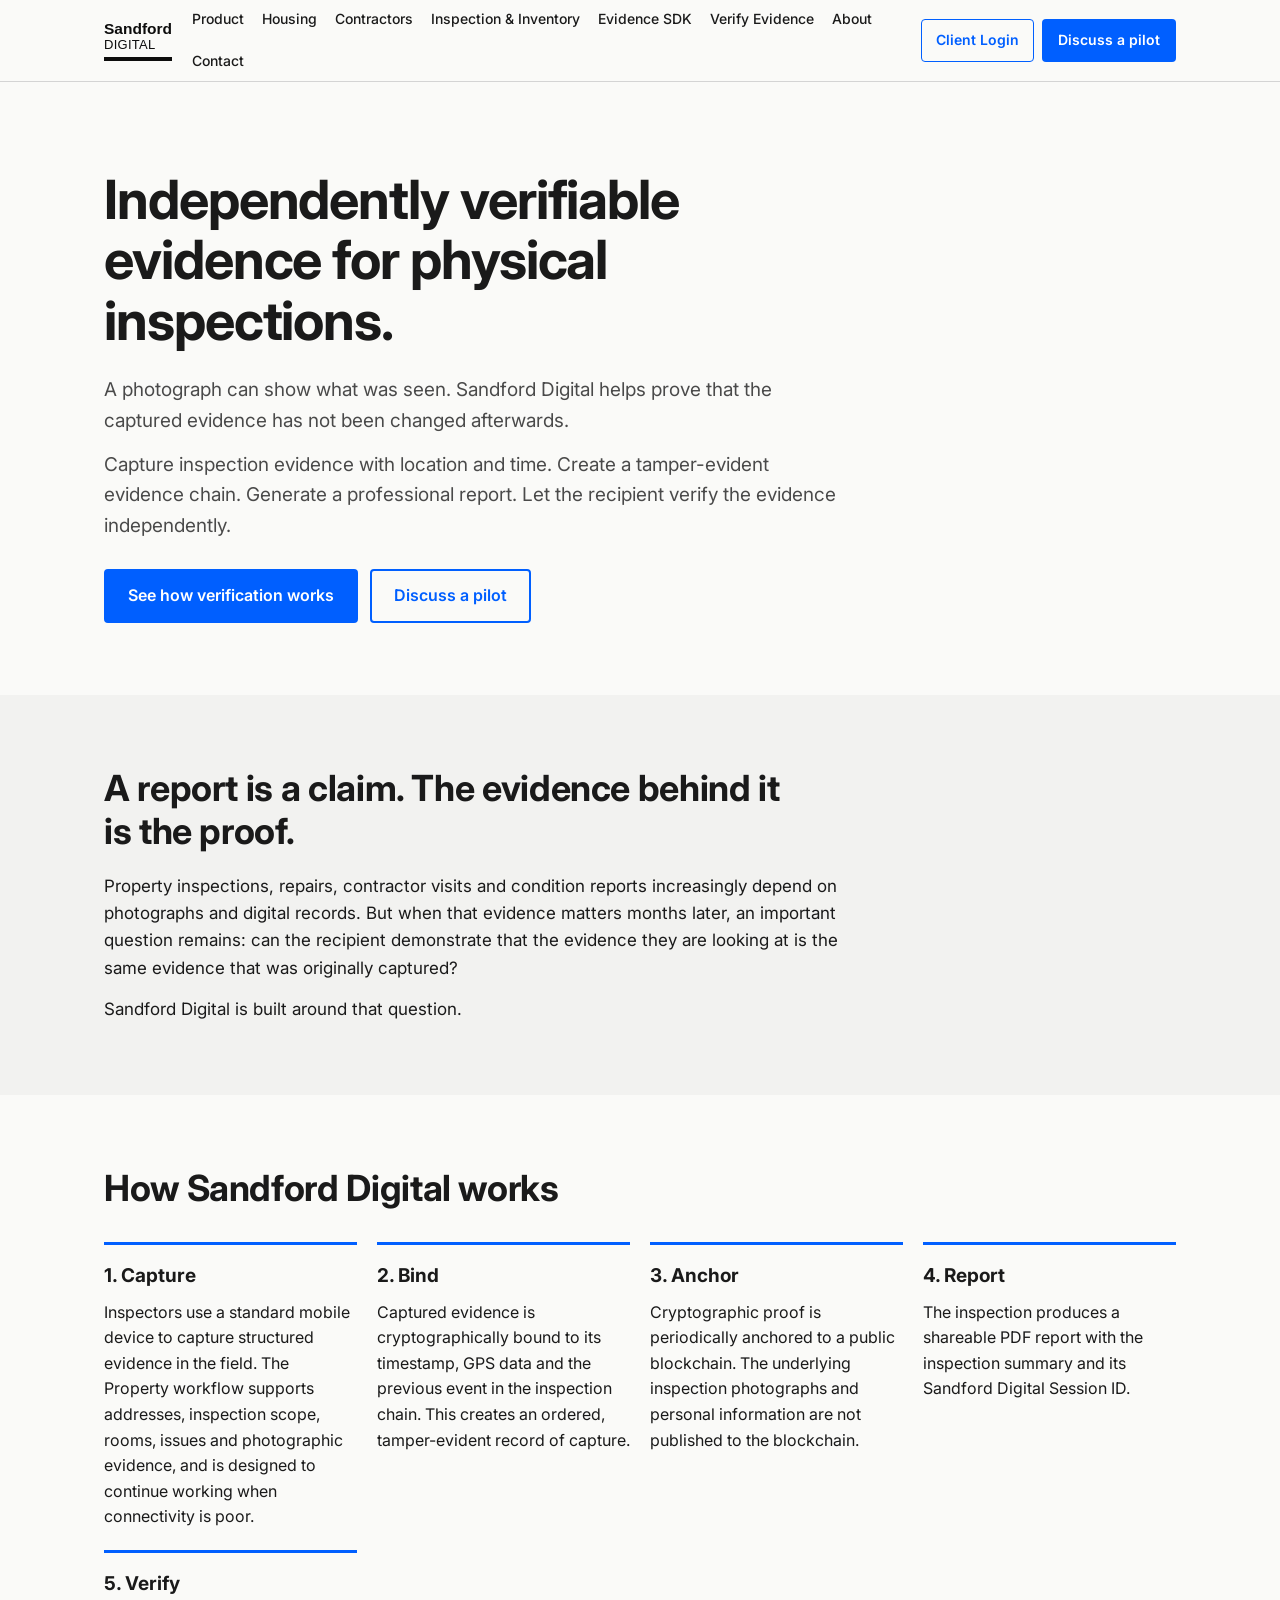
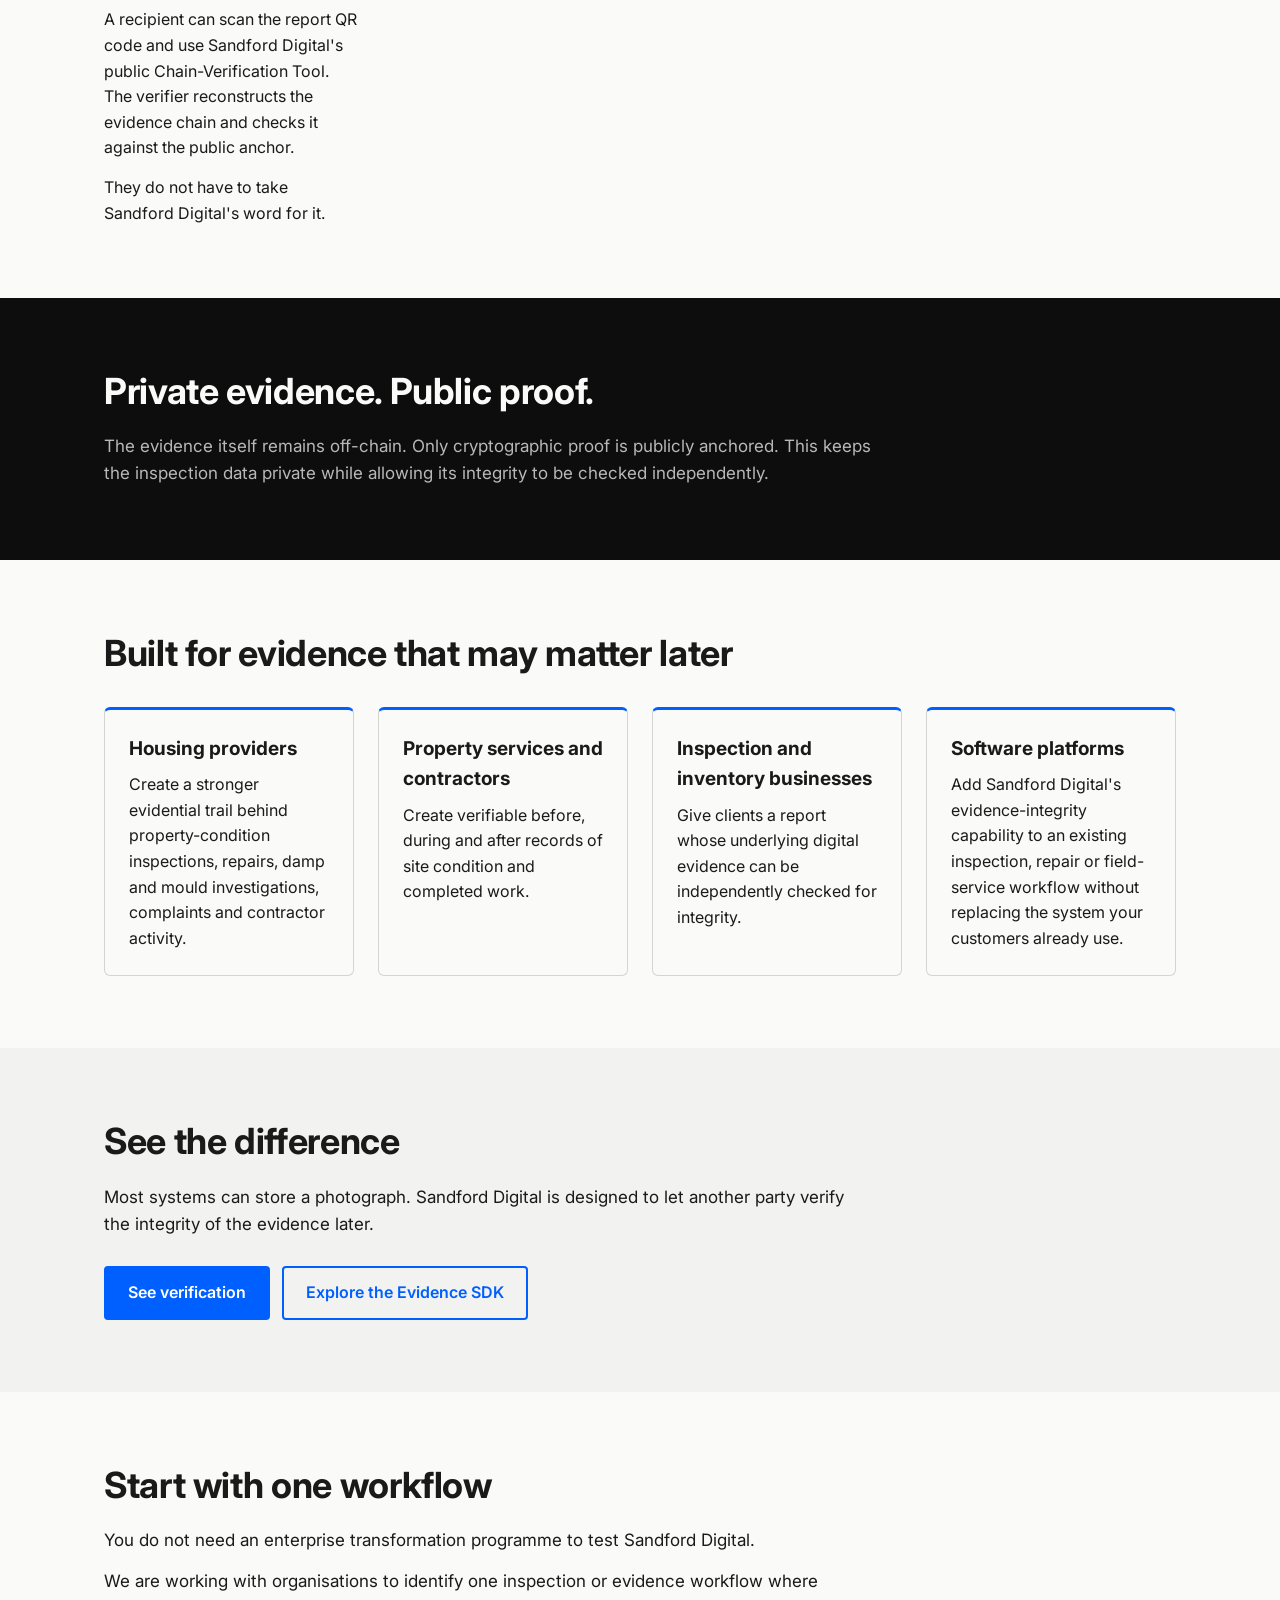
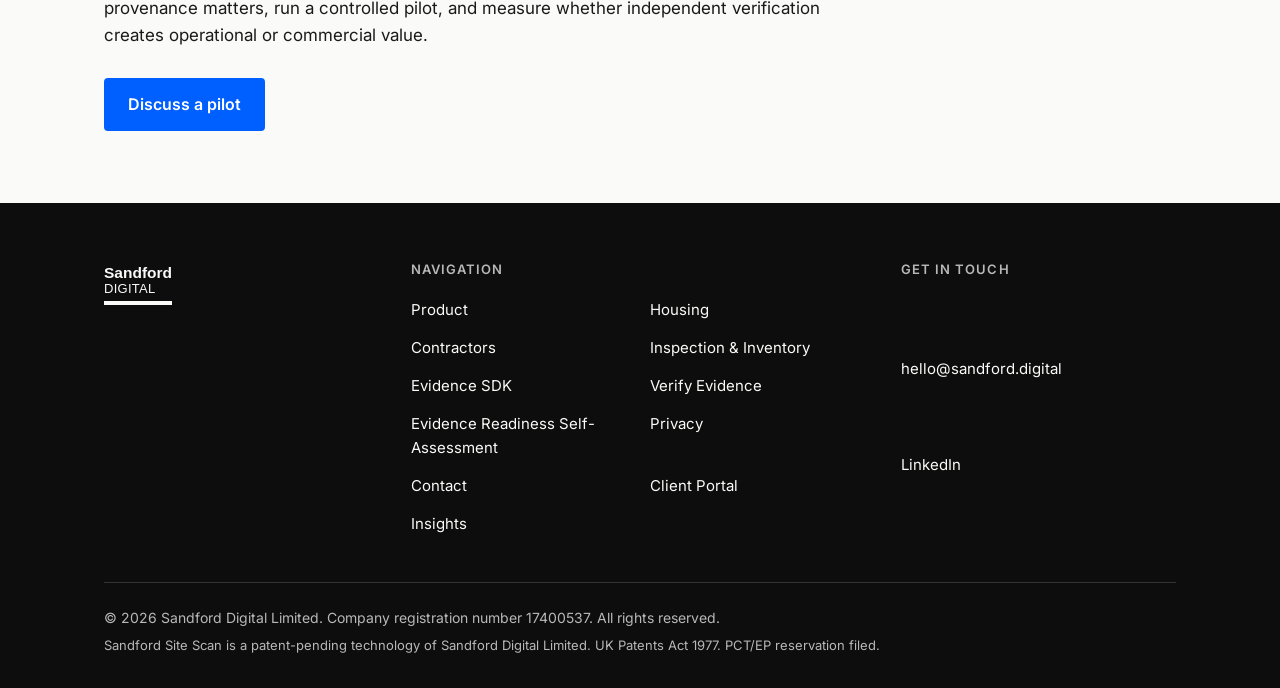
==== commit ff6656f4: "Replace marketing copy: evidence-led proposition, 10 pages, shared nav/footer Copy applied verbatim " ====
--- a/index.html
+++ b/index.html
@@ -3,1031 +3,145 @@
 <head>
   <meta charset="UTF-8" />
   <meta name="viewport" content="width=device-width, initial-scale=1.0" />
-  <title>Digital Transformation & AI Strategy Consultancy | Sandford Digital</title>
-  <meta name="description" content="Sandford Digital specialises in enterprise digital transformation and AI-powered asset inspection. Sandford Site Scan creates tamper-evident survey evidence for housing associations, rail, and fleet operators." />
+  <title>Sandford Digital | Independently Verifiable Inspection Evidence</title>
+  <meta name="description" content="Sandford Digital helps organisations capture physical inspection evidence that can later be independently verified as unchanged. Structured capture, GPS, timestamps, tamper-evident chains and public verification." />
+  <link rel="icon" type="image/svg+xml" href="/favicon.svg" />
   <link rel="preconnect" href="https://fonts.googleapis.com" />
   <link rel="preconnect" href="https://fonts.gstatic.com" crossorigin />
-  <link href="https://fonts.googleapis.com/css2?family=Inter:wght@300;400;500;600;700&display=swap" rel="stylesheet" />
-  <style>
-    /* ── Reset & Base ─────────────────────────────────────────────── */
-    *, *::before, *::after { box-sizing: border-box; margin: 0; padding: 0; }
-
-    :root {
-      --black:    #0D0D0D;
-      --ink:      #1A1A1A;
-      --grey-dk:  #444444;
-      --grey-md:  #888888;
-      --grey-lt:  #D4D4D4;
-      --grey-bg:  #F2F2F0;
-      --white:    #FAFAF8;
-      --accent:   #005FFF;
-      --accent-hv:#0047CC;
-      --font-body: 'Inter', Arial, sans-serif;
-    }
-
-    html { scroll-behavior: smooth; }
-
-    body {
-      font-family: var(--font-body);
-      background: var(--white);
-      color: var(--ink);
-      line-height: 1.6;
-      -webkit-font-smoothing: antialiased;
-    }
-
-    img { display: block; max-width: 100%; }
-    a { color: inherit; text-decoration: none; }
-
-    /* ── Logo ─────────────────────────────────────────────────────── */
-    /*
-      Strict spec:
-      - "Sandford": Arial Bold 15.5px
-      - "DIGITAL":  Arial Normal 13px, uppercase, left-aligned under Sandford
-      - 6px gap below DIGITAL
-      - 4px solid black line, width = width of "Sandford"
-    */
-    .logo {
-      display: inline-block;
-      line-height: 1;
-    }
-    .logo__inner {
-      display: inline-flex;
-      flex-direction: column;
-      align-items: flex-start;
-    }
-    .logo__sandford {
-      font-family: Arial, sans-serif;
-      font-size: 15.5px;
-      font-weight: 700;
-      letter-spacing: 0;
-      color: var(--black);
-      white-space: nowrap;
-    }
-    .logo__digital {
-      font-family: Arial, sans-serif;
-      font-size: 13px;
-      font-weight: 400;
-      text-transform: uppercase;
-      letter-spacing: 0.02em;
-      color: var(--black);
-      white-space: nowrap;
-      margin-top: 1px;
-    }
-    /* The rule sits inside a wrapper that is sized to "Sandford" width.
-       We use a separate block just for "Sandford" to size the bar correctly. */
-    .logo__bar-wrap {
-      margin-top: 6px;
-    }
-    .logo__bar {
-      height: 4px;
-      background: var(--black);
-      /* width is driven by the parent .logo__sandford span via JS measurement,
-         but we set it relative to the Sandford text width using a trick:
-         we place the bar inside a wrapper that mirrors the Sandford span width */
-      width: 100%;
-    }
-
-    /* White logo variant for dark backgrounds */
-    .logo--white .logo__sandford,
-    .logo--white .logo__digital { color: var(--white); }
-    .logo--white .logo__bar { background: var(--white); }
-
-    /* ── Nav ──────────────────────────────────────────────────────── */
-    .nav {
-      position: fixed;
-      top: 0; left: 0; right: 0;
-      z-index: 100;
-      display: flex;
-      align-items: center;
-      justify-content: space-between;
-      padding: 20px 5%;
-      background: rgba(250,250,248,0.92);
-      backdrop-filter: blur(10px);
-      -webkit-backdrop-filter: blur(10px);
-      border-bottom: 1px solid transparent;
-      transition: border-color 0.3s, background 0.3s;
-    }
-    .nav.scrolled {
-      border-bottom-color: var(--grey-lt);
-      background: rgba(250,250,248,0.97);
-    }
-    .nav__links {
-      display: flex;
-      gap: 36px;
-      list-style: none;
-    }
-    .nav__links a {
-      font-size: 13.5px;
-      font-weight: 500;
-      color: var(--grey-dk);
-      letter-spacing: 0.02em;
-      transition: color 0.2s;
-    }
-    .nav__links a:hover { color: var(--accent); }
-    .nav__cta {
-      font-size: 13px;
-      font-weight: 600;
-      color: var(--accent);
-      border: 1.5px solid var(--accent);
-      padding: 8px 20px;
-      border-radius: 3px;
-      letter-spacing: 0.03em;
-      transition: background 0.2s, color 0.2s;
-    }
-    .nav__cta:hover {
-      background: var(--accent);
-      color: var(--white);
-    }
-    .nav__hamburger {
-      display: none;
-      flex-direction: column;
-      gap: 5px;
-      cursor: pointer;
-      padding: 4px;
-    }
-    .nav__hamburger span {
-      display: block;
-      width: 22px;
-      height: 2px;
-      background: var(--ink);
-      transition: 0.3s;
-    }
-
-    /* ── Hero ─────────────────────────────────────────────────────── */
-    .hero {
-      min-height: 100vh;
-      display: flex;
-      flex-direction: column;
-      justify-content: center;
-      padding: 120px 5% 80px;
-      background: var(--black);
-      position: relative;
-      overflow: hidden;
-    }
-
-    /* Subtle grid texture */
-    .hero::before {
-      content: '';
-      position: absolute;
-      inset: 0;
-      background-image:
-        linear-gradient(rgba(255,255,255,0.03) 1px, transparent 1px),
-        linear-gradient(90deg, rgba(255,255,255,0.03) 1px, transparent 1px);
-      background-size: 60px 60px;
-      pointer-events: none;
-    }
-
-    /* Accent bleed - the one bold move */
-    .hero::after {
-      content: '';
-      position: absolute;
-      bottom: -1px; left: 0; right: 0;
-      height: 4px;
-      background: var(--accent);
-    }
-
-    .hero__content {
-      position: relative;
-      z-index: 1;
-      max-width: 900px;
-    }
-
-    .hero__eyebrow {
-      font-size: 11px;
-      font-weight: 600;
-      letter-spacing: 0.2em;
-      text-transform: uppercase;
-      color: var(--accent);
-      margin-bottom: 28px;
-    }
-
-    .hero__h1 {
-      font-size: clamp(2.4rem, 5vw, 4rem);
-      font-weight: 700;
-      line-height: 1.1;
-      color: var(--white);
-      letter-spacing: -0.02em;
-      margin-bottom: 28px;
-      /* The signature: an underline that draws in on load */
-    }
-
-    .hero__h1 .underline-word {
-      position: relative;
-      display: inline;
-    }
-    .hero__h1 .underline-word::after {
-      content: '';
-      position: absolute;
-      left: 0;
-      bottom: -4px;
-      height: 3px;
-      width: 0;
-      background: var(--accent);
-      transition: width 1.1s cubic-bezier(0.16,1,0.3,1) 0.4s;
-    }
-    .hero__h1 .underline-word.in-view::after {
-      width: 100%;
-    }
-
-    .hero__sub {
-      font-size: clamp(1rem, 2vw, 1.15rem);
-      font-weight: 300;
-      color: #A0A0A0;
-      max-width: 620px;
-      line-height: 1.75;
-      margin-bottom: 48px;
-    }
-
-    .hero__actions {
-      display: flex;
-      gap: 16px;
-      flex-wrap: wrap;
-    }
-
-    .btn {
-      display: inline-block;
-      padding: 14px 32px;
-      font-family: var(--font-body);
-      font-size: 14px;
-      font-weight: 600;
-      letter-spacing: 0.04em;
-      border-radius: 3px;
-      cursor: pointer;
-      transition: background 0.2s, color 0.2s, border-color 0.2s, transform 0.15s;
-      border: 1.5px solid transparent;
-    }
-    .btn:hover { transform: translateY(-1px); }
-    .btn:active { transform: translateY(0); }
-
-    .btn--primary {
-      background: var(--accent);
-      color: var(--white);
-      border-color: var(--accent);
-    }
-    .btn--primary:hover { background: var(--accent-hv); border-color: var(--accent-hv); }
-
-    .btn--ghost {
-      background: transparent;
-      color: var(--white);
-      border-color: rgba(255,255,255,0.35);
-    }
-    .btn--ghost:hover {
-      border-color: var(--white);
-      background: rgba(255,255,255,0.06);
-    }
-
-    .btn--dark {
-      background: var(--accent);
-      color: var(--white);
-      border-color: var(--accent);
-    }
-    .btn--dark:hover { background: var(--accent-hv); border-color: var(--accent-hv); }
-
-    /* ── Section common ───────────────────────────────────────────── */
-    .section {
-      padding: 100px 5%;
-    }
-    .section--grey { background: var(--grey-bg); }
-    .section--dark { background: var(--ink); color: var(--white); }
-
-    .section__label {
-      font-size: 11px;
-      font-weight: 600;
-      letter-spacing: 0.2em;
-      text-transform: uppercase;
-      color: var(--accent);
-      margin-bottom: 16px;
-    }
-    .section--dark .section__label { color: #6699FF; }
-
-    .section__h2 {
-      font-size: clamp(1.8rem, 3.5vw, 2.8rem);
-      font-weight: 700;
-      letter-spacing: -0.02em;
-      line-height: 1.15;
-      margin-bottom: 20px;
-      max-width: 680px;
-    }
-    .section--dark .section__h2 { color: var(--white); }
-
-    .section__lead {
-      font-size: 1.05rem;
-      font-weight: 300;
-      color: var(--grey-dk);
-      max-width: 660px;
-      line-height: 1.8;
-      margin-bottom: 64px;
-    }
-    .section--dark .section__lead { color: #A0A0A0; }
-
-    /* ── About / Services ─────────────────────────────────────────── */
-    .services__grid {
-      display: grid;
-      grid-template-columns: repeat(auto-fit, minmax(260px, 1fr));
-      gap: 2px;
-    }
-
-    .service-card {
-      background: var(--white);
-      padding: 40px 36px;
-      border-top: 3px solid transparent;
-      transition: border-color 0.25s, box-shadow 0.25s;
-      cursor: default;
-    }
-    .section--grey .service-card { background: var(--white); }
-
-    .service-card:hover {
-      border-top-color: var(--accent);
-      box-shadow: 0 8px 32px rgba(0,95,255,0.08);
-    }
-
-    .service-card__icon {
-      width: 40px;
-      height: 40px;
-      margin-bottom: 24px;
-      color: var(--accent);
-    }
-
-    .service-card__h3 {
-      font-size: 1rem;
-      font-weight: 700;
-      letter-spacing: -0.01em;
-      margin-bottom: 12px;
-      color: var(--ink);
-    }
-
-    .service-card__p {
-      font-size: 0.9rem;
-      color: var(--grey-dk);
-      line-height: 1.75;
-    }
-
-    /* ── Why Us / Pillars ─────────────────────────────────────────── */
-    .pillars__grid {
-      display: grid;
-      grid-template-columns: repeat(auto-fit, minmax(280px, 1fr));
-      gap: 40px 48px;
-      margin-top: 4px;
-    }
-
-    .pillar {
-      border-left: 1px solid rgba(255,255,255,0.12);
-      padding-left: 28px;
-    }
-
-    .pillar__num {
-      font-size: 11px;
-      font-weight: 600;
-      letter-spacing: 0.15em;
-      color: #6699FF;
-      margin-bottom: 16px;
-      font-variant-numeric: tabular-nums;
-    }
-
-    .pillar__h3 {
-      font-size: 1.05rem;
-      font-weight: 700;
-      color: var(--white);
-      margin-bottom: 12px;
-      line-height: 1.3;
-    }
-
-    .pillar__p {
-      font-size: 0.875rem;
-      color: #888;
-      line-height: 1.8;
-    }
-
-    /* ── Divider ──────────────────────────────────────────────────── */
-    .divider {
-      height: 1px;
-      background: var(--grey-lt);
-      margin: 0 5%;
-    }
-
-    /* ── Footer ───────────────────────────────────────────────────── */
-    .footer {
-      background: var(--black);
-      color: var(--white);
-      padding: 60px 5% 40px;
-    }
-
-    .footer__top {
-      display: flex;
-      justify-content: space-between;
-      align-items: flex-start;
-      flex-wrap: wrap;
-      gap: 40px;
-      padding-bottom: 48px;
-      border-bottom: 1px solid rgba(255,255,255,0.08);
-      margin-bottom: 36px;
-    }
-
-    .footer__nav {
-      display: flex;
-      flex-direction: column;
-      gap: 12px;
-    }
-
-    .footer__nav-title {
-      font-size: 11px;
-      font-weight: 600;
-      letter-spacing: 0.15em;
-      text-transform: uppercase;
-      color: #6699FF;
-      margin-bottom: 4px;
-    }
-
-    .footer__nav a {
-      font-size: 13.5px;
-      color: #888;
-      transition: color 0.2s;
-    }
-    .footer__nav a:hover { color: var(--white); }
-
-    .footer__contact {
-      display: flex;
-      flex-direction: column;
-      gap: 10px;
-    }
-
-    .footer__contact-title {
-      font-size: 11px;
-      font-weight: 600;
-      letter-spacing: 0.15em;
-      text-transform: uppercase;
-      color: #6699FF;
-      margin-bottom: 4px;
-    }
-
-    .footer__contact a {
-      font-size: 13.5px;
-      color: #888;
-      transition: color 0.2s;
-      display: flex;
-      align-items: center;
-      gap: 8px;
-    }
-    .footer__contact a:hover { color: var(--white); }
-
-    .footer__contact svg {
-      width: 15px;
-      height: 15px;
-      flex-shrink: 0;
-      opacity: 0.6;
-    }
-
-    .footer__bottom {
-      display: flex;
-      justify-content: space-between;
-      align-items: center;
-      flex-wrap: wrap;
-      gap: 12px;
-    }
-
-    .footer__copy {
-      font-size: 12px;
-      color: #555;
-      line-height: 1.7;
-    }
-
-    /* ── Scroll reveal ────────────────────────────────────────────── */
-    .reveal {
-      opacity: 0;
-      transform: translateY(24px);
-      transition: opacity 0.7s ease, transform 0.7s ease;
-    }
-    .reveal.in-view {
-      opacity: 1;
-      transform: translateY(0);
-    }
-
-    /* ── Responsive ───────────────────────────────────────────────── */
-    @media (max-width: 768px) {
-      .nav__links, .nav__cta { display: none; }
-      .nav__hamburger { display: flex; }
-
-      .nav__links.open {
-        display: flex;
-        flex-direction: column;
-        position: fixed;
-        top: 65px; left: 0; right: 0;
-        background: var(--white);
-        padding: 24px 5%;
-        gap: 20px;
-        border-bottom: 1px solid var(--grey-lt);
-        z-index: 99;
-      }
-      .nav__links.open a { font-size: 16px; }
-      .nav__cta.open {
-        display: inline-block;
-        margin: 0 5% 20px;
-        position: fixed;
-        top: auto;
-        bottom: 32px;
-        left: 0; right: 0;
-        text-align: center;
-        z-index: 99;
-      }
-
-      .section { padding: 72px 5%; }
-
-      .footer__top { flex-direction: column; gap: 32px; }
-      .footer__bottom { flex-direction: column; align-items: flex-start; }
-    }
-
-    @media (prefers-reduced-motion: reduce) {
-      *, *::before, *::after { transition: none !important; animation: none !important; }
-      .reveal { opacity: 1; transform: none; }
-    }
-
-    /* ── Demo request modal ──────────────────────────────────────── */
-    .demo-modal-overlay {
-      position: fixed;
-      inset: 0;
-      background: rgba(13,13,13,0.55);
-      display: flex;
-      align-items: center;
-      justify-content: center;
-      padding: 5%;
-      z-index: 200;
-    }
-    .demo-modal-overlay[hidden] { display: none; }
-    .demo-modal {
-      background: var(--white);
-      border-radius: 6px;
-      padding: 40px;
-      width: 100%;
-      max-width: 440px;
-      max-height: 90vh;
-      overflow-y: auto;
-      position: relative;
-    }
-    .demo-modal__close {
-      position: absolute;
-      top: 16px; right: 16px;
-      background: transparent;
-      border: none;
-      font-size: 22px;
-      line-height: 1;
-      color: var(--grey-md);
-      cursor: pointer;
-      padding: 4px;
-    }
-    .demo-modal__close:hover { color: var(--ink); }
-    .demo-modal h3 {
-      font-size: 20px;
-      font-weight: 700;
-      margin-bottom: 6px;
-      color: var(--ink);
-    }
-    .demo-modal p.demo-modal__sub {
-      font-size: 13.5px;
-      color: var(--grey-dk);
-      margin-bottom: 24px;
-    }
-    .demo-modal label {
-      display: block;
-      font-size: 12.5px;
-      font-weight: 600;
-      color: var(--grey-dk);
-      margin-bottom: 6px;
-    }
-    .demo-modal .field { margin-bottom: 16px; }
-    .demo-modal input,
-    .demo-modal textarea {
-      width: 100%;
-      font-family: var(--font-body);
-      font-size: 14px;
-      padding: 10px 12px;
-      border: 1.5px solid var(--grey-lt);
-      border-radius: 3px;
-      background: var(--grey-bg);
-      color: var(--ink);
-    }
-    .demo-modal input:focus,
-    .demo-modal textarea:focus {
-      outline: none;
-      border-color: var(--accent);
-      background: var(--white);
-    }
-    .demo-modal textarea { resize: vertical; min-height: 80px; }
-    .demo-modal__submit {
-      width: 100%;
-      border: 1.5px solid var(--accent);
-      margin-top: 4px;
-    }
-    .demo-modal__submit:disabled {
-      opacity: 0.6;
-      cursor: not-allowed;
-      transform: none;
-    }
-    .demo-modal__status {
-      font-size: 13px;
-      margin-top: 14px;
-    }
-    .demo-modal__status--error { color: #C0392B; }
-    .demo-modal__status--success { color: #1B7A3D; }
-  </style>
-  <link rel="icon" type="image/svg+xml" href="/favicon.svg" />
+  <link href="https://fonts.googleapis.com/css2?family=Inter:wght@400;500;600;700&amp;display=swap" rel="stylesheet" />
+  <link rel="stylesheet" href="/site.css" />
 </head>
 <body>
-
-  <!-- ── Navigation ─────────────────────────────────────────────── -->
-  <nav class="nav" id="nav" role="navigation" aria-label="Main navigation">
-
-    <!-- Logo -->
-    <a href="#" class="logo" aria-label="Sandford Digital – Home">
-      <div class="logo__inner" id="logo-main">
-        <!-- bar-wrap width is set to match .logo__sandford by JS below -->
-        <span class="logo__sandford" id="logo-sandford">Sandford</span>
-        <span class="logo__digital">Digital</span>
-        <div class="logo__bar-wrap" id="logo-bar-wrap">
-          <div class="logo__bar"></div>
-        </div>
-      </div>
-    </a>
-
-    <ul class="nav__links" id="nav-links">
-      <li><a href="#about">Our Proposition</a></li>
-      <li><a href="#why">Why Us</a></li>
-      <li><a href="#site-scan">Site Scan</a></li>
-        <li><a href="/housing">Housing</a></li>
-      <li><a href="#footer">Contact</a></li>
-    </ul>
-    <a href="https://portal.sandford.digital" class="nav__cta" style="margin-right:8px;background:transparent;border:1px solid #005FFF;color:#005FFF;">Client Login</a>
-    <a href="#contact-footer" class="nav__cta" id="nav-cta">Discuss Your Project</a>
-
-    <button class="nav__hamburger" id="hamburger" aria-label="Toggle menu" aria-expanded="false">
-      <span></span><span></span><span></span>
-    </button>
-  </nav>
-
-  <!-- ── Hero ───────────────────────────────────────────────────── -->
-  <section class="hero" aria-labelledby="hero-h1">
-    <div class="hero__content">
-      <p class="hero__eyebrow">Enterprise Digital Consultancy</p>
-      <h1 class="hero__h1" id="hero-h1">
-        Driving <span class="underline-word">Digital Transformation</span><br>
-        for Complex and<br>Regulated Industries
-      </h1>
-      <p class="hero__sub">
-        We turn technological ambition into operational reality. Sandford Digital provides pragmatic, secure, and scalable technology strategies - specialising in AI integration, operational resilience, and agile delivery for enterprise clients.
-      </p>
-      <div class="hero__actions">
-        <a href="#contact-footer" class="btn btn--primary">Discuss Your Project</a>
-        <a href="#about" class="btn btn--ghost">View Our Expertise</a>
-      </div>
-    </div>
-  </section>
-
-  <!-- ── About / Services ───────────────────────────────────────── -->
-  <section class="section section--grey" id="about" aria-labelledby="about-h2">
-    <div class="reveal">
-      <p class="section__label">Our Proposition</p>
-      <h2 class="section__h2" id="about-h2">Enterprise-Grade Digital Strategy &amp; Execution</h2>
-      <p class="section__lead">
-        At Sandford Digital, we bridge the gap between legacy systems and next-generation technology. We understand that innovation cannot come at the cost of stability, particularly in highly regulated sectors. From financial services to national infrastructure, we partner with executive boards to deliver technology roadmaps that ensure sustainable growth, security, and competitive advantage.
-      </p>
-    </div>
-
-    <div class="services__grid">
-
-      <article class="service-card reveal">
-        <!-- AI icon -->
-        <svg class="service-card__icon" viewBox="0 0 40 40" fill="none" stroke="currentColor" stroke-width="1.6" aria-hidden="true">
-          <circle cx="20" cy="20" r="8"/>
-          <path d="M20 4v4M20 32v4M4 20h4M32 20h4M7.76 7.76l2.83 2.83M29.41 29.41l2.83 2.83M7.76 32.24l2.83-2.83M29.41 10.59l2.83-2.83"/>
-        </svg>
-        <h3 class="service-card__h3">AI &amp; Computer Vision Solutions</h3>
-        <p class="service-card__p">Moving beyond the hype to practical implementation. We lead the strategy and deployment of advanced AI and computer vision models designed to solve complex operational challenges and modernise critical infrastructure. Sandford Site Scan - our patent-pending spatial triage SDK - is the live proof point of this capability.</p>
-      </article>
-
-      <article class="service-card reveal">
-        <!-- Transform icon -->
-        <svg class="service-card__icon" viewBox="0 0 40 40" fill="none" stroke="currentColor" stroke-width="1.6" aria-hidden="true">
-          <rect x="4" y="4" width="14" height="14" rx="2"/>
-          <rect x="22" y="22" width="14" height="14" rx="2"/>
-          <path d="M18 11h4a4 4 0 0 1 4 4v3M22 29h-4a4 4 0 0 1-4-4v-3"/>
-          <path d="M24 9l2 2-2 2M16 27l-2 2 2 2"/>
-        </svg>
-        <h3 class="service-card__h3">Digital Transformation at Scale</h3>
-        <p class="service-card__p">Guiding large-scale organisations through structural and technological change. We design comprehensive digital architectures that streamline operations and accelerate product time-to-market.</p>
-      </article>
-
-      <article class="service-card reveal">
-        <!-- Shield icon -->
-        <svg class="service-card__icon" viewBox="0 0 40 40" fill="none" stroke="currentColor" stroke-width="1.6" aria-hidden="true">
-          <path d="M20 4l14 5v9c0 8.28-6 15.59-14 17C6 33.59 6 26.28 6 18V9l14-5z"/>
-          <path d="M14 20l4 4 8-8"/>
-        </svg>
-        <h3 class="service-card__h3">Operational Resilience &amp; Risk</h3>
-        <p class="service-card__p">Building secure, compliant digital products. We embed regulatory compliance and operational resilience into the fabric of your digital architecture from day one - including privacy by architecture, GDPR-compliant AI pipelines, and offline-first design for signal-dead operational environments.</p>
-      </article>
-
-      <article class="service-card reveal">
-        <!-- Agile icon -->
-        <svg class="service-card__icon" viewBox="0 0 40 40" fill="none" stroke="currentColor" stroke-width="1.6" aria-hidden="true">
-          <path d="M20 8a12 12 0 1 1-8.49 3.51"/>
-          <path d="M20 8v6M20 8l-4 4M20 8l4 4"/>
-        </svg>
-        <h3 class="service-card__h3">Agile Leadership &amp; Delivery</h3>
-        <p class="service-card__p">Transformation is cultural as much as it is technical. We implement agile methodologies that empower cross-functional teams and foster inclusive, forward-thinking digital leadership.</p>
-      </article>
-
-      <article class="service-card reveal" id="site-scan" style="border-top:3px solid #005FFF;">
-        <svg class="service-card__icon" viewBox="0 0 40 40" fill="none" stroke="currentColor" stroke-width="1.6" aria-hidden="true">
-          <rect x="4" y="8" width="32" height="24" rx="3"/>
-          <circle cx="20" cy="20" r="5"/>
-          <path d="M4 20h6M30 20h6M20 8v6M20 26v6"/>
-        </svg>
-        <h3 class="service-card__h3">Sandford Site Scan <span style="font-size:11px;font-weight:400;color:#005FFF;letter-spacing:1px;margin-left:8px;">PATENT PENDING</span></h3>
-        <p class="service-card__p">A hardware-agnostic spatial triage SDK that turns any mobile device into a structured, AI-powered asset inspection tool. Designed for housing associations navigating Awaab's Law, rail operators, and fleet managers - with a unified data layer, tamper-evident audit trail, and offline-first architecture for signal-dead environments.</p>
-        <button type="button" onclick="openDemoModal()" style="display:inline-block;margin-top:16px;font-size:13px;font-weight:600;color:#005FFF;background:none;border:none;padding:0;cursor:pointer;font-family:inherit;">Request a Demo &#x2192;</button>
-          <a href="/housing" style="display:inline-block;margin-top:8px;font-size:13px;font-weight:600;color:#005FFF;">Housing Survey Platform &#x2192;</a>
-          <a href="/brochure" style="display:inline-block;margin-top:8px;font-size:13px;font-weight:600;color:#005FFF;">Download Brochure &#x2192;</a>
-          <a href="/self-assessment" style="display:inline-block;margin-top:8px;font-size:13px;font-weight:600;color:#005FFF;">Is your inspection process legally defensible? &#x2192;</a>
-      </article>
-
-    </div>
-  </section>
-
-  <!-- ── Why Us ──────────────────────────────────────────────────── -->
-  <section class="section section--dark" id="why" aria-labelledby="why-h2">
-    <div class="reveal">
-      <p class="section__label">Why Sandford Digital</p>
-      <h2 class="section__h2" id="why-h2">The Sandford Digital Advantage</h2>
-      <p class="section__lead">
-        Strategy is only as good as its execution. We don't just deliver advisory decks; we bring decades of hands-on leadership in delivering highly complex technology initiatives across regulated industries and critical national infrastructure.
-      </p>
-    </div>
-
-    <div class="pillars__grid">
-
-      <div class="pillar reveal">
-        <p class="pillar__num">01 / 04</p>
-        <h3 class="pillar__h3">Deep Sector Expertise</h3>
-        <p class="pillar__p">Built on over 20 years of digital product leadership within regulated financial services. We know exactly how to innovate while navigating strict regulatory frameworks and safeguarding customer data.</p>
-      </div>
-
-      <div class="pillar reveal">
-        <p class="pillar__num">02 / 04</p>
-        <h3 class="pillar__h3">Cross-Industry Innovation</h3>
-        <p class="pillar__p">From steering agile digital banking platforms to pioneering computer vision contracts for the UK rail network, we cross-pollinate best practices across industries to deliver robust, tested solutions.</p>
-      </div>
-
-      <div class="pillar reveal">
-        <p class="pillar__num">03 / 04</p>
-        <h3 class="pillar__h3">Advocating for Diverse Leadership</h3>
-        <p class="pillar__p">We actively champion diversity within the technology sector. Through ongoing research, publication, and executive coaching, we highlight and elevate female leaders in digital transformation to build stronger, more resilient tech cultures.</p>
-      </div>
-
-      <div class="pillar reveal">
-        <p class="pillar__num">04 / 04</p>
-        <h3 class="pillar__h3">End-to-End Accountability</h3>
-        <p class="pillar__p">We are practitioners, not just theorists. From the initial business case and vendor selection to final deployment and team upskilling, we ensure every digital investment delivers measurable ROI.</p>
-      </div>
-
-    </div>
-  </section>
-
-  <!-- ── Founder ─────────────────────────────────────── -->
-  <section class="section" id="founder">
-    <div class="reveal">
-      <p class="section__label">Founder</p>
-      <h2 class="section__h2">Maz Hayes</h2>
-    </div>
-    <div style="display:grid;grid-template-columns:260px 1fr;gap:56px;align-items:start;margin-top:48px;">
-      <div class="reveal">
-        <div style="width:100%;aspect-ratio:4/5;background:#F2F2F0;border-radius:8px;overflow:hidden;">
-          <img src="/images/maz-hayes.webp" alt="Maz Hayes, Founder of Sandford Digital" style="width:100%;height:100%;object-fit:cover;object-position:center 40%;" />
-        </div>
-        <div style="margin-top:16px;">
-          <div style="font-weight:700;font-size:15px;">Maz Hayes</div>
-          <div style="font-size:12px;color:#888888;margin-top:2px;">Founder, Sandford Digital Limited</div>
-          <a href="https://www.linkedin.com/in/mazhayes" target="_blank" rel="noopener noreferrer" style="display:inline-block;margin-top:10px;font-size:13px;font-weight:600;color:#005FFF;">LinkedIn →</a>
-        </div>
-      </div>
-      <div class="reveal">
-        <p style="font-size:17px;line-height:1.8;color:#1A1A1A;margin-bottom:24px;">Maz Hayes is the Founder of Sandford Digital Limited, a B2B digital transformation consultancy working with organisations navigating complex structural and technological change. She brings 20+ years of senior digital leadership across UK regulated industries - including Head of Digital roles at RBS and Bank of Ireland UK, Associate Partner at IBM iX, Managing Partner at WPP, and Senior Strategic Sales Director at Adobe.</p>
-        <p style="font-size:17px;line-height:1.8;color:#1A1A1A !important;margin-bottom:32px;">Alongside the consultancy, Maz is building Sandford Site Scan - a patent-pending spatial triage SDK that turns any mobile device into a structured, AI-powered asset inspection tool. The product addresses a problem hiding in plain sight across rail, fleet, and facilities: physical asset inspection runs on clipboards and WhatsApp, with no spatial context, no baseline, and no audit trail. Sandford Site Scan is the infrastructure layer that nobody built.</p>
-        <div style="display:flex;flex-direction:column;gap:10px;padding-top:24px;border-top:1px solid #D4D4D4;">
-          <div style="display:flex;gap:16px;"><span style="font-size:11px;color:#888888;width:120px;flex-shrink:0;">EDUCATION</span><span style="font-size:13px;color:#444444;">MBA - Royal Holloway, University of London</span></div>
-          <div style="display:flex;gap:16px;"><span style="font-size:11px;color:#888888;width:120px;flex-shrink:0;">SECTORS</span><span style="font-size:13px;color:#444444;">Financial Services // Enterprise Software // Rail & Fleet</span></div>
-          <div style="display:flex;gap:16px;"><span style="font-size:11px;color:#888888;width:120px;flex-shrink:0;">SPECIALISMS</span><span style="font-size:13px;color:#444444;">Digital Transformation // Digital Strategy // Product Design // AI Strategy // Adobe AEM</span></div>
+  <a class="skip-link" href="#main">Skip to content</a>
+  <header class="nav">
+    <div class="wrap nav__row">
+      <a href="/" class="logo" aria-label="Sandford Digital – Home">
+        <span class="logo__inner">
+          <span class="logo__sandford">Sandford</span>
+          <span class="logo__digital">Digital</span>
+          <span class="logo__bar-wrap" aria-hidden="true"><span class="logo__bar" style="display:block"></span></span>
+        </span>
+      </a>
+      <button class="nav__toggle" id="nav-toggle" aria-expanded="false" aria-controls="nav-panel">Menu</button>
+      <div class="nav__panel" id="nav-panel">
+        <nav aria-label="Primary">
+          <ul class="nav__links">
+          <li><a href="/product">Product</a></li>
+          <li><a href="/housing">Housing</a></li>
+          <li><a href="/contractors">Contractors</a></li>
+          <li><a href="/inspection-inventory">Inspection &amp; Inventory</a></li>
+          <li><a href="/evidence-sdk">Evidence SDK</a></li>
+          <li><a href="/verify">Verify Evidence</a></li>
+          <li><a href="/about">About</a></li>
+          <li><a href="/contact">Contact</a></li>
+          </ul>
+        </nav>
+        <div class="nav__actions">
+          <a class="nav__login" href="https://portal.sandford.digital">Client Login</a>
+          <a class="nav__cta" href="/contact#contact-form">Discuss a pilot</a>
         </div>
       </div>
     </div>
-  </section>
-
-  <!-- ── Footer ─────────────────────────────────────────────────── -->
-  <footer class="footer" id="footer" aria-label="Footer">
-    <div class="footer__top">
-
-      <!-- Logo (white) -->
-      <a href="#" class="logo logo--white" aria-label="Sandford Digital – Home">
-        <div class="logo__inner" id="logo-footer">
-          <span class="logo__sandford" id="logo-sandford-footer">Sandford</span>
+  </header>
+  <main id="main">
+    <section class="hero">
+      <div class="wrap">
+        <h1>Independently verifiable evidence for physical inspections.</h1>
+        <p>A photograph can show what was seen. Sandford Digital helps prove that the captured evidence has not been changed afterwards.</p>
+        <p>Capture inspection evidence with location and time. Create a tamper-evident evidence chain. Generate a professional report. Let the recipient verify the evidence independently.</p>
+        <div class="btn-row"><a class="btn btn--primary" href="/verify">See how verification works</a><a class="btn btn--secondary" href="/contact#contact-form">Discuss a pilot</a></div>
+      </div>
+    </section>
+    <section class="section section--grey">
+      <div class="wrap prose">
+        <h2>A report is a claim. The evidence behind it is the proof.</h2>
+        <p>Property inspections, repairs, contractor visits and condition reports increasingly depend on photographs and digital records. But when that evidence matters months later, an important question remains: can the recipient demonstrate that the evidence they are looking at is the same evidence that was originally captured?</p>
+        <p>Sandford Digital is built around that question.</p>
+      </div>
+    </section>
+    <section class="section">
+      <div class="wrap prose">
+        <h2>How Sandford Digital works</h2>
+        <ol class="steps">
+          <li><h3>1. Capture</h3><p>Inspectors use a standard mobile device to capture structured evidence in the field. The Property workflow supports addresses, inspection scope, rooms, issues and photographic evidence, and is designed to continue working when connectivity is poor.</p></li>
+          <li><h3>2. Bind</h3><p>Captured evidence is cryptographically bound to its timestamp, GPS data and the previous event in the inspection chain. This creates an ordered, tamper-evident record of capture.</p></li>
+          <li><h3>3. Anchor</h3><p>Cryptographic proof is periodically anchored to a public blockchain. The underlying inspection photographs and personal information are not published to the blockchain.</p></li>
+          <li><h3>4. Report</h3><p>The inspection produces a shareable PDF report with the inspection summary and its Sandford Digital Session ID.</p></li>
+          <li><h3>5. Verify</h3><p>A recipient can scan the report QR code and use Sandford Digital's public Chain-Verification Tool. The verifier reconstructs the evidence chain and checks it against the public anchor.</p><p>They do not have to take Sandford Digital's word for it.</p></li>
+        </ol>
+      </div>
+    </section>
+    <section class="section section--dark">
+      <div class="wrap prose">
+        <h2>Private evidence. Public proof.</h2>
+        <p>The evidence itself remains off-chain. Only cryptographic proof is publicly anchored. This keeps the inspection data private while allowing its integrity to be checked independently.</p>
+      </div>
+    </section>
+    <section class="section">
+      <div class="wrap prose">
+        <h2>Built for evidence that may matter later</h2>
+        <div class="grid">
+          <div class="card"><h3>Housing providers</h3><p>Create a stronger evidential trail behind property-condition inspections, repairs, damp and mould investigations, complaints and contractor activity.</p></div>
+          <div class="card"><h3>Property services and contractors</h3><p>Create verifiable before, during and after records of site condition and completed work.</p></div>
+          <div class="card"><h3>Inspection and inventory businesses</h3><p>Give clients a report whose underlying digital evidence can be independently checked for integrity.</p></div>
+          <div class="card"><h3>Software platforms</h3><p>Add Sandford Digital's evidence-integrity capability to an existing inspection, repair or field-service workflow without replacing the system your customers already use.</p></div>
+        </div>
+      </div>
+    </section>
+    <section class="section section--grey">
+      <div class="wrap prose">
+        <h2>See the difference</h2>
+        <p>Most systems can store a photograph. Sandford Digital is designed to let another party verify the integrity of the evidence later.</p>
+        <div class="btn-row"><a class="btn btn--primary" href="/verify">See verification</a><a class="btn btn--secondary" href="/evidence-sdk">Explore the Evidence SDK</a></div>
+      </div>
+    </section>
+    <section class="section">
+      <div class="wrap prose">
+        <h2>Start with one workflow</h2>
+        <p>You do not need an enterprise transformation programme to test Sandford Digital.</p>
+        <p>We are working with organisations to identify one inspection or evidence workflow where provenance matters, run a controlled pilot, and measure whether independent verification creates operational or commercial value.</p>
+        <div class="btn-row"><a class="btn btn--primary" href="/contact#contact-form">Discuss a pilot</a></div>
+      </div>
+    </section>
+  </main>
+  <footer class="footer" aria-label="Footer">
+    <div class="wrap">
+      <div class="footer__top">
+        <div><a href="/" class="logo logo--white" aria-label="Sandford Digital – Home">
+        <span class="logo__inner">
+          <span class="logo__sandford">Sandford</span>
           <span class="logo__digital">Digital</span>
-          <div class="logo__bar-wrap" id="logo-bar-wrap-footer">
-            <div class="logo__bar"></div>
-          </div>
-        </div>
-      </a>
-
-      <!-- Navigation -->
-      <nav class="footer__nav" aria-label="Footer navigation">
-        <p class="footer__nav-title">Navigation</p>
-        <a href="#">Home</a>
-        <a href="#about">Our Proposition</a>
-        <a href="#site-scan">Sandford Site Scan</a>
-        <a href="#founder">About</a>
-        <a href="#footer" id="contact-footer">Contact</a>
-        <a href="https://portal.sandford.digital" target="_blank">Client Portal</a>
-        <a href="https://insights.sandford.digital" target="_blank">Insights</a>
-        <a href="/privacy-policy">Privacy Policy</a>
-      </nav>
-
-      <!-- Contact -->
-      <address class="footer__contact" style="font-style:normal;">
-        <p class="footer__contact-title">Get in Touch</p>
-        <a href="mailto:hello@sandford.digital">
-          <svg viewBox="0 0 24 24" fill="none" stroke="currentColor" stroke-width="1.8" aria-hidden="true"><rect x="2" y="4" width="20" height="16" rx="2"/><path d="M2 7l10 7 10-7"/></svg>
-          hello@sandford.digital
-        </a>
-        <a href="https://www.linkedin.com/in/mazhayes" target="_blank" rel="noopener noreferrer">
-          <svg viewBox="0 0 24 24" fill="none" stroke="currentColor" stroke-width="1.8" aria-hidden="true"><rect x="2" y="2" width="20" height="20" rx="3"/><path d="M7 10v7M7 7v.01M12 17v-4a2 2 0 0 1 4 0v4M12 10v7"/></svg>
-          LinkedIn Profile
-        </a>
-      </address>
-
-    </div>
-
-    <div class="footer__bottom">
-      <p class="footer__copy">
-        © 2026 Sandford Digital Limited. Company Registration: 17400537. All rights reserved.<br/>
-        <span style="font-size:11px;color:#666666;">Sandford Site Scan is a patent-pending technology of Sandford Digital Limited. UK Patents Act 1977. PCT/EP reservation filed.</span>
-      </p>
+          <span class="logo__bar-wrap" aria-hidden="true"><span class="logo__bar" style="display:block"></span></span>
+        </span>
+      </a></div>
+        <nav aria-label="Footer">
+          <p class="footer__title">Navigation</p>
+          <ul class="footer__links">
+            <li><a href="/product">Product</a></li>
+            <li><a href="/housing">Housing</a></li>
+            <li><a href="/contractors">Contractors</a></li>
+            <li><a href="/inspection-inventory">Inspection &amp; Inventory</a></li>
+            <li><a href="/evidence-sdk">Evidence SDK</a></li>
+            <li><a href="/verify">Verify Evidence</a></li>
+            <li><a href="/self-assessment">Evidence Readiness Self-Assessment</a></li>
+            <li><a href="/privacy-policy">Privacy</a></li>
+            <li><a href="/contact">Contact</a></li>
+            <li><a href="https://portal.sandford.digital">Client Portal</a></li>
+            <li><a href="https://insights.sandford.digital">Insights</a></li>
+          </ul>
+        </nav>
+        <address>
+          <p class="footer__title">Get in touch</p>
+          <a href="mailto:hello@sandford.digital">hello@sandford.digital</a>
+          <a href="https://www.linkedin.com/in/mazhayes" rel="noopener noreferrer">LinkedIn</a>
+        </address>
+      </div>
+      <div class="footer__bottom">
+        <p>© 2026 Sandford Digital Limited. Company registration number 17400537. All rights reserved.</p>
+        <p>Sandford Site Scan is a patent-pending technology of Sandford Digital Limited. UK Patents Act 1977. PCT/EP reservation filed.</p>
+      </div>
     </div>
   </footer>
-
-  <!-- ── Demo request modal ──────────────────────────────────────── -->
-  <div class="demo-modal-overlay" id="demo-modal-overlay" hidden>
-    <div class="demo-modal" role="dialog" aria-modal="true" aria-labelledby="demo-modal-title">
-      <button type="button" class="demo-modal__close" aria-label="Close" onclick="closeDemoModal()">&times;</button>
-      <h3 id="demo-modal-title">Request a Demo</h3>
-      <p class="demo-modal__sub">Tell us a bit about your organisation and we'll be in touch to set up a walkthrough of Sandford Site Scan.</p>
-      <form id="demo-form" novalidate>
-        <div class="field">
-          <label for="demo-name">Name</label>
-          <input type="text" id="demo-name" name="name" required maxlength="200" autocomplete="name" />
-        </div>
-        <div class="field">
-          <label for="demo-email">Work email</label>
-          <input type="email" id="demo-email" name="email" required autocomplete="email" />
-        </div>
-        <div class="field">
-          <label for="demo-organisation">Organisation (optional)</label>
-          <input type="text" id="demo-organisation" name="organisation" maxlength="200" autocomplete="organization" />
-        </div>
-        <div class="field">
-          <label for="demo-message">What would you like to see? (optional)</label>
-          <textarea id="demo-message" name="message" maxlength="2000"></textarea>
-        </div>
-        <button type="submit" class="btn btn--primary demo-modal__submit" id="demo-submit">Send Request</button>
-        <p class="demo-modal__status" id="demo-status" role="status" aria-live="polite"></p>
-      </form>
-    </div>
-  </div>
-
-  <!-- ── Scripts ─────────────────────────────────────────────────── -->
-  <script>
-    /* ─── Logo bar width: match "Sandford" span width ─── */
-    function syncLogoBars() {
-      const pairs = [
-        ['logo-sandford', 'logo-bar-wrap'],
-        ['logo-sandford-footer', 'logo-bar-wrap-footer']
-      ];
-      pairs.forEach(([textId, barId]) => {
-        const textEl = document.getElementById(textId);
-        const barEl  = document.getElementById(barId);
-        if (textEl && barEl) {
-          barEl.style.width = textEl.offsetWidth + 'px';
-        }
-      });
-    }
-    syncLogoBars();
-    window.addEventListener('resize', syncLogoBars);
-
-    /* ─── Nav scroll state ─── */
-    const nav = document.getElementById('nav');
-    window.addEventListener('scroll', () => {
-      nav.classList.toggle('scrolled', window.scrollY > 20);
-    }, { passive: true });
-
-    /* ─── Mobile hamburger ─── */
-    const hamburger = document.getElementById('hamburger');
-    const navLinks  = document.getElementById('nav-links');
-    const navCta    = document.getElementById('nav-cta');
-    hamburger.addEventListener('click', () => {
-      const open = navLinks.classList.toggle('open');
-      hamburger.setAttribute('aria-expanded', open);
-      navCta.classList.toggle('open', open);
-    });
-    navLinks.querySelectorAll('a').forEach(a => {
-      a.addEventListener('click', () => {
-        navLinks.classList.remove('open');
-        navCta.classList.remove('open');
-        hamburger.setAttribute('aria-expanded', false);
-      });
-    });
-
-    /* ─── Scroll reveal (IntersectionObserver) ─── */
-    const revealEls = document.querySelectorAll('.reveal');
-    const revealObs = new IntersectionObserver((entries) => {
-      entries.forEach(e => {
-        if (e.isIntersecting) {
-          e.target.classList.add('in-view');
-          revealObs.unobserve(e.target);
-        }
-      });
-    }, { threshold: 0.12 });
-    revealEls.forEach(el => revealObs.observe(el));
-
-    /* ─── Hero headline underline ─── */
-    const heroH1 = document.getElementById('hero-h1');
-    // Trigger after short delay for entrance effect
-    setTimeout(() => {
-      heroH1.querySelectorAll('.underline-word').forEach(el => el.classList.add('in-view'));
-    }, 200);
-
-    /* ─── Request a Demo modal ─── */
-    const DEMO_ENDPOINT = 'https://europe-west2-sandford-handover.cloudfunctions.net/submitDemoRequest';
-    const demoOverlay = document.getElementById('demo-modal-overlay');
-    const demoForm = document.getElementById('demo-form');
-    const demoSubmit = document.getElementById('demo-submit');
-    const demoStatus = document.getElementById('demo-status');
-
-    function openDemoModal() {
-      demoOverlay.hidden = false;
-      demoSubmit.disabled = false;
-      demoSubmit.textContent = 'Send Request';
-      demoStatus.textContent = '';
-      demoStatus.className = 'demo-modal__status';
-      document.getElementById('demo-name').focus();
-    }
-    function closeDemoModal() {
-      demoOverlay.hidden = true;
-    }
-    demoOverlay.addEventListener('click', (e) => {
-      if (e.target === demoOverlay) closeDemoModal();
-    });
-    document.addEventListener('keydown', (e) => {
-      if (e.key === 'Escape' && !demoOverlay.hidden) closeDemoModal();
-    });
-
-    demoForm.addEventListener('submit', async (e) => {
-      e.preventDefault();
-      demoStatus.textContent = '';
-      demoStatus.className = 'demo-modal__status';
-      demoSubmit.disabled = true;
-      demoSubmit.textContent = 'Sending…';
-
-      const payload = {
-        name: document.getElementById('demo-name').value.trim(),
-        email: document.getElementById('demo-email').value.trim(),
-        organisation: document.getElementById('demo-organisation').value.trim() || undefined,
-        message: document.getElementById('demo-message').value.trim() || undefined,
-      };
-
-      try {
-        const res = await fetch(DEMO_ENDPOINT, {
-          method: 'POST',
-          headers: { 'Content-Type': 'application/json' },
-          body: JSON.stringify(payload),
-        });
-        const data = await res.json().catch(() => ({}));
-
-        if (!res.ok) {
-          demoStatus.textContent = data.error || 'Something went wrong — please try again or email hello@sandford.digital.';
-          demoStatus.classList.add('demo-modal__status--error');
-          demoSubmit.disabled = false;
-          demoSubmit.textContent = 'Send Request';
-          return;
-        }
-
-        demoStatus.textContent = "Thanks — we've got your request and will be in touch shortly.";
-        demoStatus.classList.add('demo-modal__status--success');
-        demoForm.reset();
-        demoSubmit.textContent = 'Send Request';
-        setTimeout(closeDemoModal, 2500);
-      } catch (err) {
-        demoStatus.textContent = 'Could not reach the server — please try again or email hello@sandford.digital.';
-        demoStatus.classList.add('demo-modal__status--error');
-        demoSubmit.disabled = false;
-        demoSubmit.textContent = 'Send Request';
-      }
-    });
-  </script>
+  <script src="/site.js"></script>
 </body>
 </html>
--- a/site.css
+++ b/site.css
@@ -0,0 +1,161 @@
+/* site.css — shared styles for every sandford.digital marketing page.
+   Brand carried over from the previous index.html: Inter body type, the
+   Arial "Sandford / DIGITAL" logo lockup with its underline bar, off-white
+   page, near-black ink, accent blue #005FFF.
+   Text colours are chosen for WCAG AA (computed):
+     --ink    #1A1A1A on --white  #FAFAF8  16.6:1
+     --muted  #4A4A4A on --white           8.8:1  (old --grey-md #888 was 3.4:1)
+     --accent #005FFF on --white           5.4:1
+     --on-dark #FAFAF8 on --black #0D0D0D  18.9:1
+     --on-dark-muted #B8B8B8 on --black    10.0:1 */
+
+*, *::before, *::after { box-sizing: border-box; margin: 0; padding: 0; }
+
+:root {
+  --black: #0D0D0D;
+  --ink: #1A1A1A;
+  --muted: #4A4A4A;
+  --line: #D4D4D4;
+  --grey-bg: #F2F2F0;
+  --white: #FAFAF8;
+  --accent: #005FFF;
+  --accent-hv: #0047CC;
+  --on-dark: #FAFAF8;
+  --on-dark-muted: #B8B8B8;
+  --font-body: 'Inter', Arial, sans-serif;
+  --wrap: 1120px;
+}
+
+html { scroll-behavior: smooth; }
+body { font-family: var(--font-body); background: var(--white); color: var(--ink); line-height: 1.6; -webkit-font-smoothing: antialiased; }
+img { display: block; max-width: 100%; }
+a { color: var(--accent); }
+a:hover { color: var(--accent-hv); }
+:focus-visible { outline: 3px solid var(--accent); outline-offset: 2px; }
+
+.skip-link { position: absolute; left: -9999px; top: 8px; background: var(--black); color: var(--on-dark); padding: 10px 16px; z-index: 200; }
+.skip-link:focus { left: 8px; }
+
+.wrap { max-width: var(--wrap); margin: 0 auto; padding: 0 24px; }
+
+/* ── Logo ── */
+.logo { display: inline-block; line-height: 1; text-decoration: none; }
+.logo__inner { display: inline-flex; flex-direction: column; align-items: flex-start; }
+.logo__sandford { font-family: Arial, sans-serif; font-size: 15.5px; font-weight: 700; color: var(--black); white-space: nowrap; }
+.logo__digital { font-family: Arial, sans-serif; font-size: 13px; text-transform: uppercase; letter-spacing: 0.02em; color: var(--black); white-space: nowrap; margin-top: 1px; }
+.logo__bar-wrap { margin-top: 6px; width: 64px; }
+.logo__bar { height: 4px; background: var(--black); width: 100%; }
+.logo--white .logo__sandford, .logo--white .logo__digital { color: var(--on-dark); }
+.logo--white .logo__bar { background: var(--on-dark); }
+
+/* ── Nav ── */
+.nav { position: sticky; top: 0; z-index: 100; background: var(--white); border-bottom: 1px solid var(--line); }
+.nav__row { display: flex; align-items: center; gap: 20px; min-height: 72px; }
+.nav__links { display: flex; flex-wrap: wrap; gap: 4px 18px; list-style: none; margin-left: auto; }
+.nav__links a { color: var(--ink); text-decoration: none; font-size: 14px; font-weight: 500; padding: 8px 0; display: inline-block; }
+.nav__links a:hover, .nav__links a[aria-current="page"] { color: var(--accent); }
+.nav__links a[aria-current="page"] { box-shadow: inset 0 -2px 0 var(--accent); }
+.nav__actions { display: flex; gap: 8px; align-items: center; }
+.nav__login { font-size: 14px; font-weight: 600; text-decoration: none; padding: 9px 14px; border: 1px solid var(--accent); border-radius: 4px; white-space: nowrap; }
+.nav__cta { font-size: 14px; font-weight: 600; text-decoration: none; padding: 10px 16px; border-radius: 4px; background: var(--accent); color: #fff; white-space: nowrap; }
+.nav__cta:hover { background: var(--accent-hv); color: #fff; }
+.nav__toggle { display: none; margin-left: auto; min-width: 44px; min-height: 44px; background: none; border: 1px solid var(--line); border-radius: 4px; cursor: pointer; font: inherit; font-weight: 600; font-size: 14px; color: var(--ink); padding: 0 12px; }
+
+@media (max-width: 1180px) {
+  .nav__toggle { display: inline-block; }
+  .nav__panel { display: none; width: 100%; padding: 8px 0 20px; }
+  .nav__panel.open { display: block; }
+  .nav__row { flex-wrap: wrap; }
+  .nav__links { flex-direction: column; margin: 0 0 16px; gap: 0; }
+  .nav__links a { padding: 12px 0; display: block; font-size: 16px; }
+  .nav__links a[aria-current="page"] { box-shadow: none; text-decoration: underline; }
+}
+@media (min-width: 1181px) {
+  .nav__panel { display: flex; align-items: center; gap: 20px; margin-left: auto; }
+}
+
+/* ── Sections ── */
+.hero { padding: 88px 0 72px; }
+.hero h1 { font-size: clamp(32px, 5vw, 54px); line-height: 1.12; font-weight: 700; letter-spacing: -0.02em; max-width: 20ch; margin-bottom: 24px; }
+.hero p { font-size: 19px; color: var(--muted); max-width: 62ch; margin-bottom: 14px; }
+.section { padding: 72px 0; }
+.section--grey { background: var(--grey-bg); }
+.section--dark { background: var(--black); color: var(--on-dark); }
+.section--dark p, .section--dark li { color: var(--on-dark-muted); }
+.section--dark a:not(.btn) { color: #8FB5FF; } /* 8.9:1 on --black */
+.section h2 { font-size: clamp(26px, 3.4vw, 36px); line-height: 1.2; font-weight: 700; letter-spacing: -0.01em; margin-bottom: 20px; max-width: 30ch; }
+.section h3 { font-size: 19px; font-weight: 700; margin-bottom: 8px; }
+.section p { max-width: 70ch; margin-bottom: 14px; font-size: 17px; }
+.section--dark h2, .section--dark h3 { color: var(--on-dark); }
+.prose p:last-child { margin-bottom: 0; }
+
+.grid { display: grid; gap: 24px; grid-template-columns: repeat(auto-fit, minmax(240px, 1fr)); margin-top: 32px; }
+.card { background: var(--white); border: 1px solid var(--line); border-top: 3px solid var(--accent); border-radius: 6px; padding: 24px; }
+.section--grey .card { background: #fff; }
+.section--dark .card { background: #1A1A1A; border-color: #333; border-top-color: var(--accent); }
+.card p { font-size: 16px; margin-bottom: 0; }
+
+.steps { list-style: none; counter-reset: step; display: grid; gap: 20px; grid-template-columns: repeat(auto-fit, minmax(200px, 1fr)); margin-top: 32px; }
+.steps > li { counter-increment: step; border-top: 3px solid var(--accent); padding-top: 16px; }
+.steps > li p { font-size: 16px; }
+
+.ticks { list-style: none; display: grid; gap: 10px 32px; grid-template-columns: repeat(auto-fit, minmax(260px, 1fr)); margin: 24px 0 8px; max-width: 900px; }
+.ticks li { position: relative; padding-left: 28px; font-size: 17px; }
+.ticks li::before { content: ""; position: absolute; left: 2px; top: 7px; width: 12px; height: 7px; border-left: 2.5px solid var(--accent); border-bottom: 2.5px solid var(--accent); transform: rotate(-45deg); }
+.section--dark .ticks li::before { border-color: #8FB5FF; }
+
+.strap { font-size: clamp(22px, 3vw, 30px); font-weight: 700; letter-spacing: -0.01em; }
+
+/* ── Buttons ── */
+.btn-row { display: flex; flex-wrap: wrap; gap: 12px; margin-top: 28px; }
+.btn { display: inline-flex; align-items: center; justify-content: center; min-height: 48px; padding: 12px 22px; border-radius: 4px; font-weight: 600; font-size: 16px; text-decoration: none; border: 2px solid var(--accent); cursor: pointer; font-family: inherit; }
+.btn--primary { background: var(--accent); color: #fff; }
+.btn--primary:hover { background: var(--accent-hv); border-color: var(--accent-hv); color: #fff; }
+.btn--secondary { background: transparent; color: var(--accent); }
+.btn--secondary:hover { background: rgba(0, 95, 255, 0.06); }
+.section--dark .btn--secondary { color: #fff; border-color: #fff; }
+
+/* ── Forms ── */
+.form { max-width: 560px; display: grid; gap: 18px; margin-top: 24px; }
+.field label { display: block; font-weight: 600; font-size: 15px; margin-bottom: 6px; }
+.field input, .field textarea { width: 100%; font: inherit; font-size: 16px; padding: 12px 14px; border: 1.5px solid #767676; border-radius: 4px; background: #fff; color: var(--ink); min-height: 48px; }
+.field textarea { min-height: 140px; resize: vertical; }
+.form__status { font-size: 15px; min-height: 1.5em; }
+.form__status--error { color: #B3261E; }
+.form__status--success { color: #1E6B34; }
+.inline-form { display: flex; flex-wrap: wrap; gap: 12px; align-items: flex-end; margin-top: 24px; max-width: 760px; }
+.inline-form .field { flex: 1 1 320px; }
+
+/* ── About ── */
+.founder { display: grid; gap: 32px; grid-template-columns: minmax(0, 220px) 1fr; align-items: start; }
+.founder img { border-radius: 6px; width: 100%; height: auto; }
+@media (max-width: 640px) { .founder { grid-template-columns: 1fr; } .founder img { max-width: 200px; } }
+.company { font-style: normal; line-height: 1.8; }
+
+/* ── Self-assessment ── */
+.quiz { background: #fff; border: 1px solid var(--line); border-radius: 8px; padding: 32px; max-width: 720px; margin-top: 8px; }
+.quiz__progress { height: 6px; background: var(--line); border-radius: 3px; overflow: hidden; margin-bottom: 24px; }
+.quiz__progress-fill { height: 100%; width: 0; background: var(--accent); transition: width .3s ease; }
+.quiz__label { font-size: 14px; font-weight: 600; color: var(--accent); text-transform: uppercase; letter-spacing: .03em; margin-bottom: 8px; }
+.quiz__q { font-size: 20px; font-weight: 600; line-height: 1.35; margin-bottom: 20px; }
+.quiz__option { display: block; width: 100%; text-align: left; background: #fff; border: 1.5px solid #767676; border-radius: 6px; padding: 14px 16px; margin-bottom: 10px; font: inherit; font-size: 16px; color: var(--ink); cursor: pointer; min-height: 48px; }
+.quiz__option:hover { border-color: var(--accent); background: rgba(0, 95, 255, 0.05); }
+.quiz__back { background: none; border: none; color: var(--muted); font: inherit; font-size: 15px; cursor: pointer; min-height: 44px; text-decoration: underline; }
+.quiz__back[disabled] { visibility: hidden; }
+.quiz__badge { display: inline-block; padding: 6px 14px; border-radius: 20px; font-weight: 700; font-size: 14px; margin-bottom: 14px; border: 1.5px solid currentColor; }
+.quiz__badge--strong { color: #1E6B34; background: #E8F5E9; }
+.quiz__badge--gaps { color: #7A4F00; background: #FFF4DC; }
+.quiz__badge--trust { color: #B3261E; background: #FBE9E7; }
+.quiz__restart { margin-top: 16px; }
+
+/* ── Footer ── */
+.footer { background: var(--black); color: var(--on-dark); padding: 56px 0 32px; }
+.footer__top { display: grid; gap: 32px; grid-template-columns: 1.2fr 2fr 1.2fr; }
+@media (max-width: 820px) { .footer__top { grid-template-columns: 1fr; } }
+.footer__title { font-size: 13px; text-transform: uppercase; letter-spacing: .08em; color: var(--on-dark-muted); margin-bottom: 12px; font-weight: 600; }
+.footer__links { list-style: none; display: grid; grid-template-columns: repeat(auto-fit, minmax(170px, 1fr)); gap: 2px 20px; }
+.footer a { color: var(--on-dark); text-decoration: none; display: inline-block; padding: 6px 0; font-size: 15px; }
+.footer a:hover { text-decoration: underline; color: var(--on-dark); }
+.footer address { font-style: normal; display: grid; }
+.footer__bottom { border-top: 1px solid #333; margin-top: 40px; padding-top: 24px; font-size: 14px; color: var(--on-dark-muted); }
+.footer__bottom p + p { margin-top: 6px; font-size: 13px; }
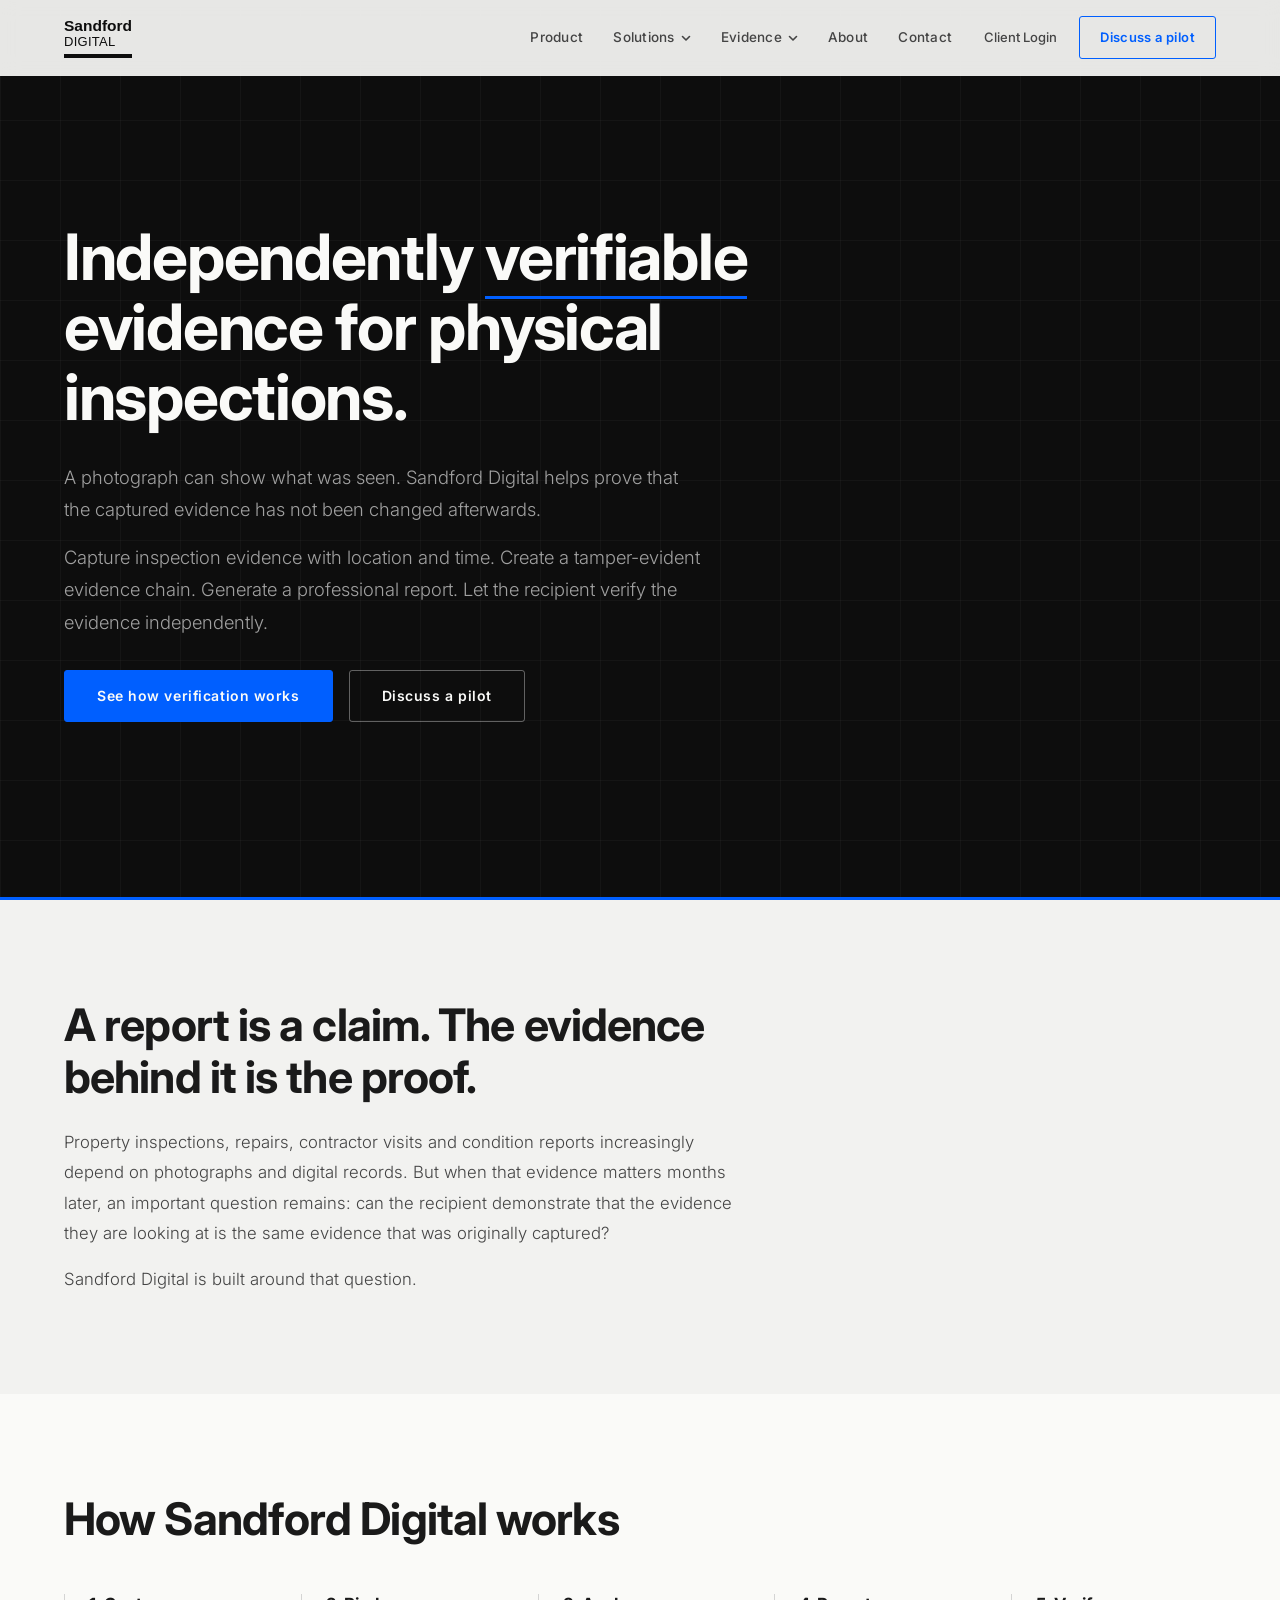
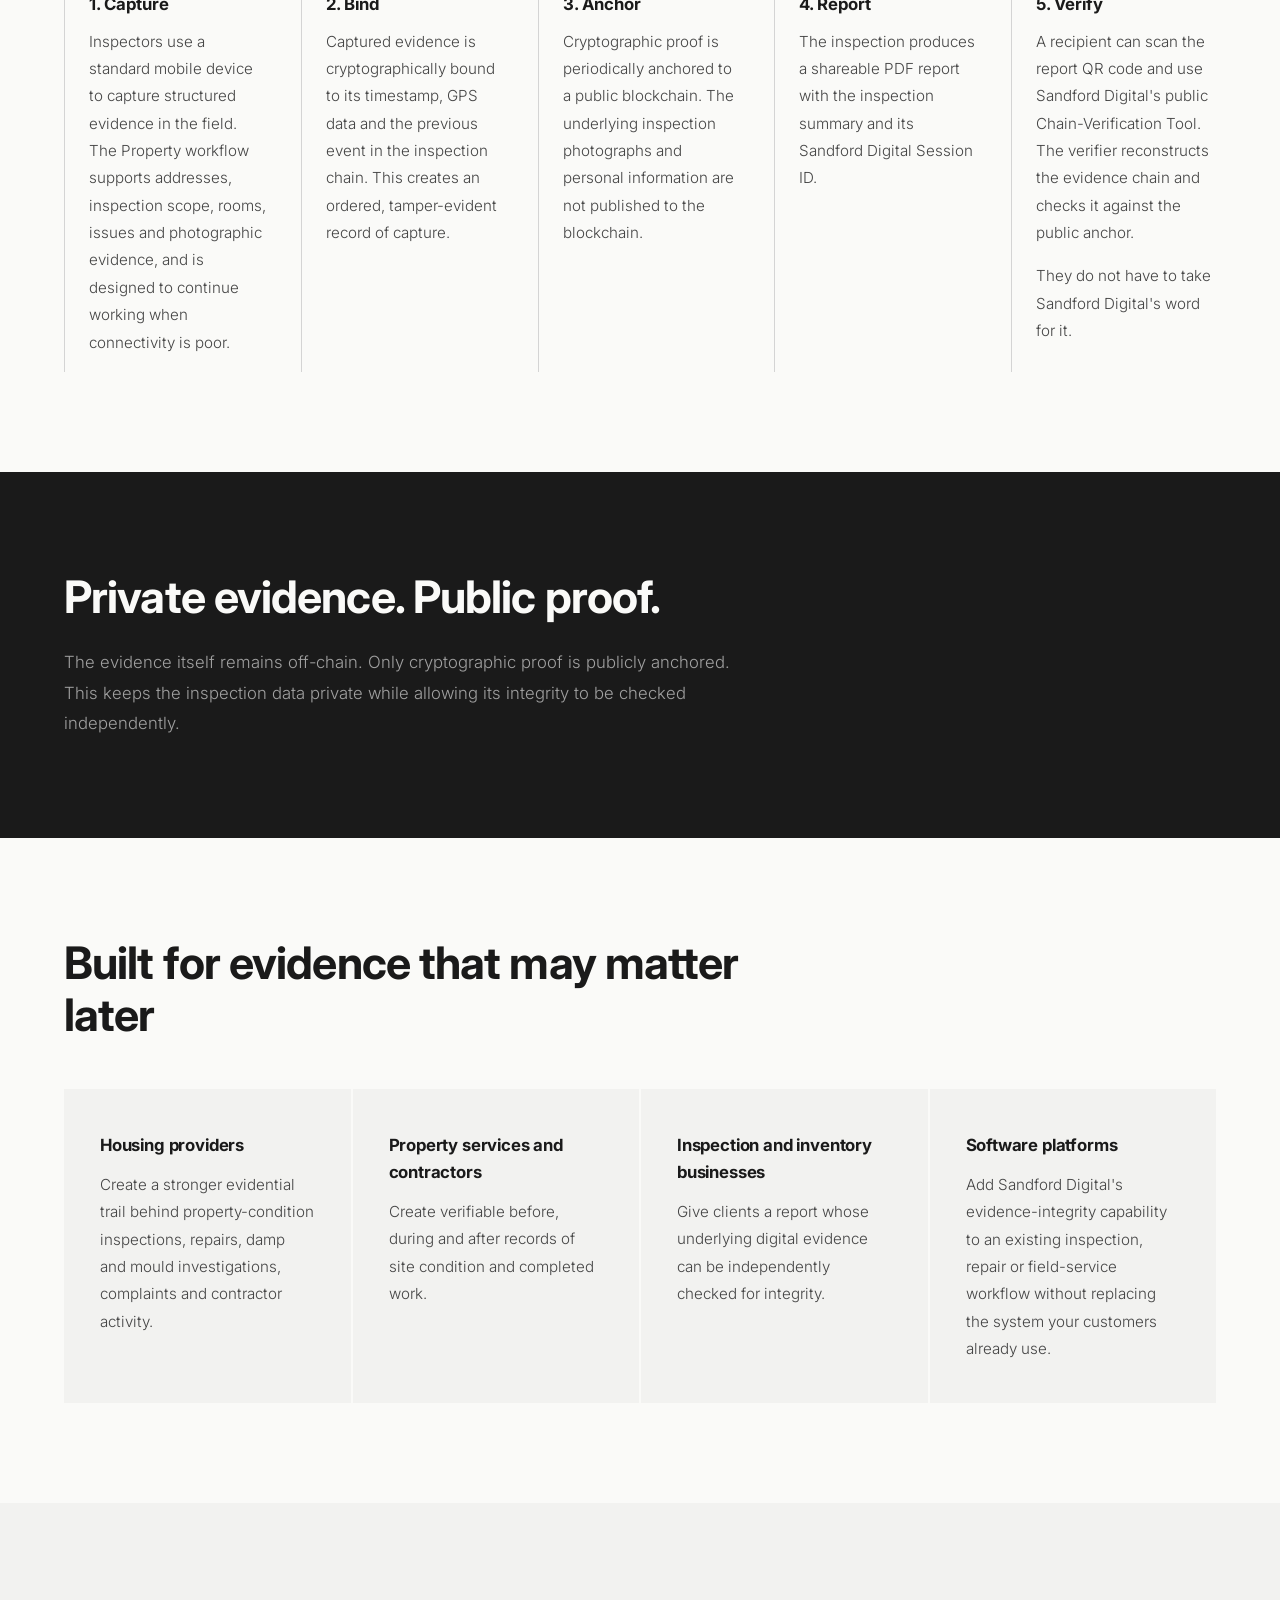
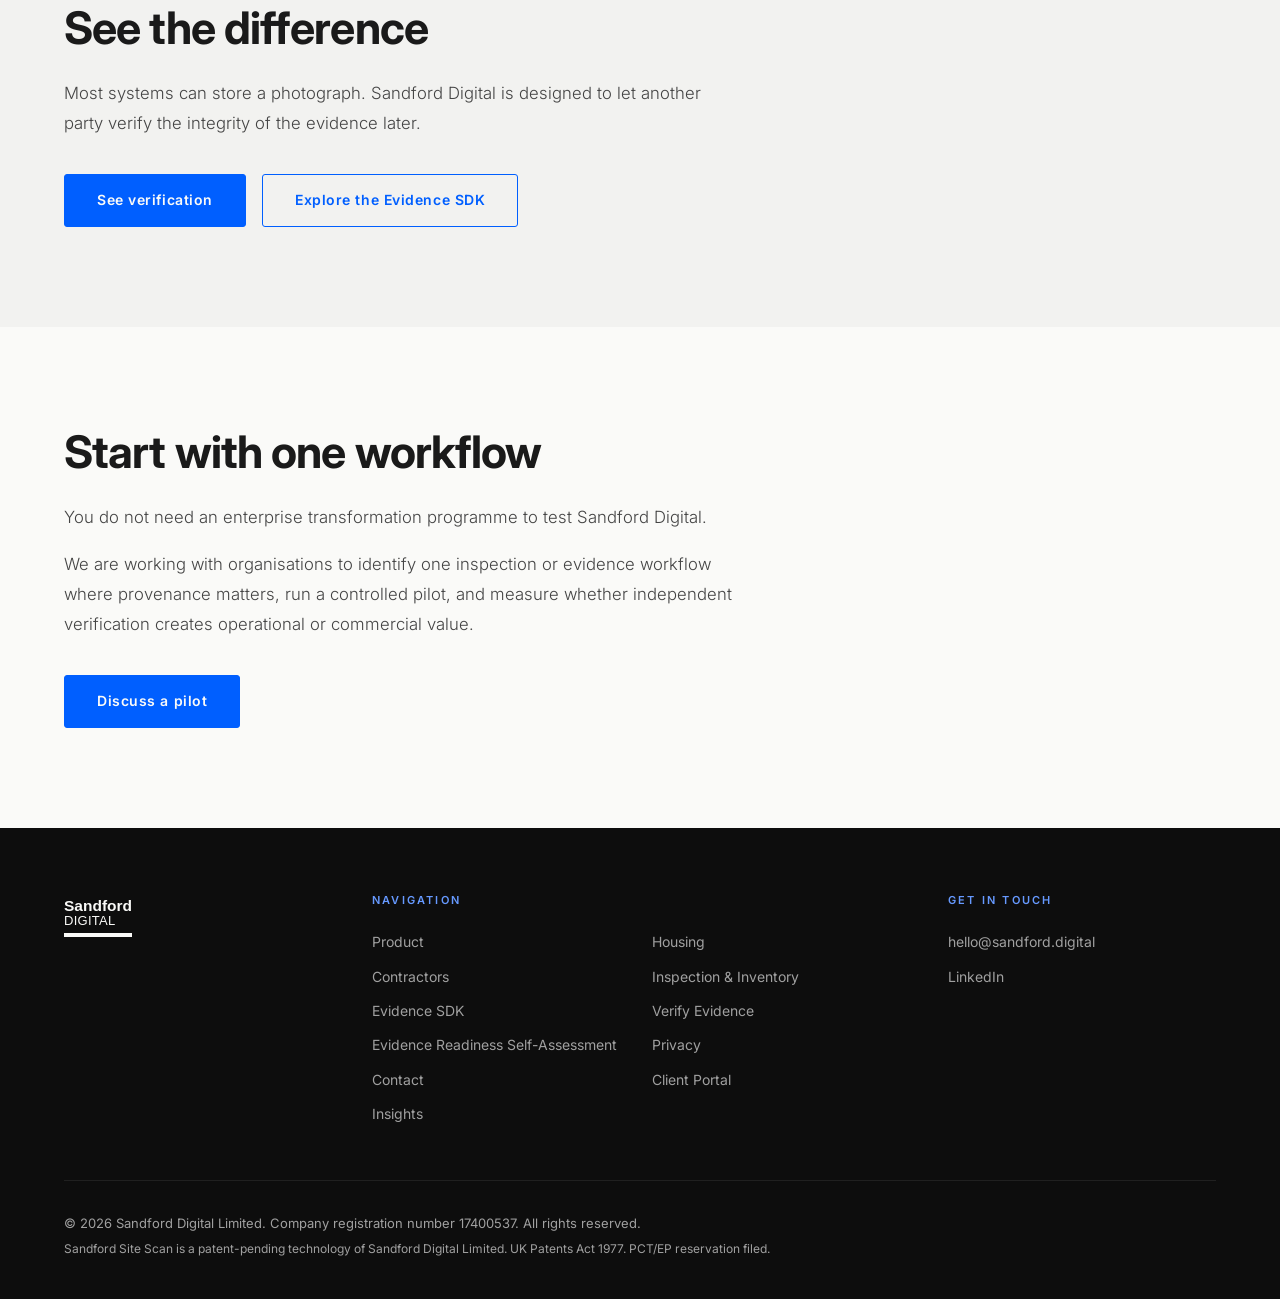
==== commit c3a0208b: "Restore original brand look; simplify nav to Product | Solutions | Evidence | About | Contact Brandi" ====
--- a/index.html
+++ b/index.html
@@ -13,40 +13,37 @@
 </head>
 <body>
   <a class="skip-link" href="#main">Skip to content</a>
-  <header class="nav">
-    <div class="wrap nav__row">
-      <a href="/" class="logo" aria-label="Sandford Digital – Home">
+  <header class="nav" id="nav">
+    <a href="/" class="logo" aria-label="Sandford Digital – Home">
         <span class="logo__inner">
           <span class="logo__sandford">Sandford</span>
           <span class="logo__digital">Digital</span>
-          <span class="logo__bar-wrap" aria-hidden="true"><span class="logo__bar" style="display:block"></span></span>
+          <span class="logo__bar-wrap" aria-hidden="true"><span class="logo__bar"></span></span>
         </span>
       </a>
-      <button class="nav__toggle" id="nav-toggle" aria-expanded="false" aria-controls="nav-panel">Menu</button>
-      <div class="nav__panel" id="nav-panel">
-        <nav aria-label="Primary">
-          <ul class="nav__links">
-          <li><a href="/product">Product</a></li>
-          <li><a href="/housing">Housing</a></li>
-          <li><a href="/contractors">Contractors</a></li>
-          <li><a href="/inspection-inventory">Inspection &amp; Inventory</a></li>
-          <li><a href="/evidence-sdk">Evidence SDK</a></li>
-          <li><a href="/verify">Verify Evidence</a></li>
-          <li><a href="/about">About</a></li>
-          <li><a href="/contact">Contact</a></li>
-          </ul>
-        </nav>
-        <div class="nav__actions">
-          <a class="nav__login" href="https://portal.sandford.digital">Client Login</a>
-          <a class="nav__cta" href="/contact#contact-form">Discuss a pilot</a>
-        </div>
+    <button type="button" class="nav__hamburger" id="nav-toggle" aria-label="Open menu" aria-expanded="false" aria-controls="nav-panel">
+      <span class="nav__hamburger-box" aria-hidden="true"><span></span><span></span><span></span></span>
+    </button>
+    <div class="nav__panel" id="nav-panel">
+      <nav aria-label="Primary">
+        <ul class="nav__links">
+        <li><a class="nav__link" href="/product">Product</a></li>
+        <li class="nav__item--sub"><button type="button" class="nav__parent" aria-expanded="false" aria-controls="sub-solutions">Solutions <svg class="nav__chev" viewBox="0 0 10 10" aria-hidden="true" focusable="false"><path d="M1.5 3.5 5 7l3.5-3.5" fill="none" stroke="currentColor" stroke-width="1.6" stroke-linecap="round" stroke-linejoin="round"/></svg></button><ul class="nav__sub" id="sub-solutions"><li><a href="/housing">Housing</a></li><li><a href="/contractors">Contractors</a></li><li><a href="/inspection-inventory">Inspection &amp; Inventory</a></li></ul></li>
+        <li class="nav__item--sub"><button type="button" class="nav__parent" aria-expanded="false" aria-controls="sub-evidence">Evidence <svg class="nav__chev" viewBox="0 0 10 10" aria-hidden="true" focusable="false"><path d="M1.5 3.5 5 7l3.5-3.5" fill="none" stroke="currentColor" stroke-width="1.6" stroke-linecap="round" stroke-linejoin="round"/></svg></button><ul class="nav__sub" id="sub-evidence"><li><a href="/evidence-sdk">Evidence SDK</a></li><li><a href="/verify">Verify Evidence</a></li></ul></li>
+        <li><a class="nav__link" href="/about">About</a></li>
+        <li><a class="nav__link" href="/contact">Contact</a></li>
+        </ul>
+      </nav>
+      <div class="nav__actions">
+        <a class="nav__login" href="https://portal.sandford.digital">Client Login</a>
+        <a class="nav__cta" href="/contact#contact-form">Discuss a pilot</a>
       </div>
     </div>
   </header>
   <main id="main">
     <section class="hero">
-      <div class="wrap">
-        <h1>Independently verifiable evidence for physical inspections.</h1>
+      <div class="hero__content">
+        <h1>Independently <span class="underline-word">verifiable</span> evidence for physical inspections.</h1>
         <p>A photograph can show what was seen. Sandford Digital helps prove that the captured evidence has not been changed afterwards.</p>
         <p>Capture inspection evidence with location and time. Create a tamper-evident evidence chain. Generate a professional report. Let the recipient verify the evidence independently.</p>
         <div class="btn-row"><a class="btn btn--primary" href="/verify">See how verification works</a><a class="btn btn--secondary" href="/contact#contact-form">Discuss a pilot</a></div>
@@ -111,7 +108,7 @@
         <span class="logo__inner">
           <span class="logo__sandford">Sandford</span>
           <span class="logo__digital">Digital</span>
-          <span class="logo__bar-wrap" aria-hidden="true"><span class="logo__bar" style="display:block"></span></span>
+          <span class="logo__bar-wrap" aria-hidden="true"><span class="logo__bar"></span></span>
         </span>
       </a></div>
         <nav aria-label="Footer">
--- a/site.css
+++ b/site.css
@@ -1,161 +1,259 @@
-/* site.css — shared styles for every sandford.digital marketing page.
-   Brand carried over from the previous index.html: Inter body type, the
-   Arial "Sandford / DIGITAL" logo lockup with its underline bar, off-white
-   page, near-black ink, accent blue #005FFF.
-   Text colours are chosen for WCAG AA (computed):
-     --ink    #1A1A1A on --white  #FAFAF8  16.6:1
-     --muted  #4A4A4A on --white           8.8:1  (old --grey-md #888 was 3.4:1)
-     --accent #005FFF on --white           5.4:1
-     --on-dark #FAFAF8 on --black #0D0D0D  18.9:1
-     --on-dark-muted #B8B8B8 on --black    10.0:1 */
+/* site.css — shared styles for every sandford.digital page.
+   Visual language restored from the original sandford.digital homepage
+   (pre-2026-09-28): Inter, off-white page, black full-height hero with a
+   60px grid texture and a 4px accent bleed along its bottom edge, the
+   draw-in accent underline, light-weight grey subtext on dark, frosted
+   fixed nav with an outlined CTA, 3px-radius buttons with ghost variant
+   on dark, 2px-gap card grids with an accent top rule on hover, and dark
+   "pillar" columns with a hairline left rule.
+   Contrast (computed, WCAG AA): --ink on --white 16.6:1; --grey-dk #444
+   on --white 9.4:1; #A0A0A0 on --black 8.2:1; accent #005FFF on --white
+   5.4:1; #6699FF on --black 6.5:1 / on --ink 5.6:1. */
 
 *, *::before, *::after { box-sizing: border-box; margin: 0; padding: 0; }
 
 :root {
   --black: #0D0D0D;
   --ink: #1A1A1A;
-  --muted: #4A4A4A;
-  --line: #D4D4D4;
+  --grey-dk: #444444;
+  --grey-lt: #D4D4D4;
   --grey-bg: #F2F2F0;
   --white: #FAFAF8;
   --accent: #005FFF;
   --accent-hv: #0047CC;
-  --on-dark: #FAFAF8;
-  --on-dark-muted: #B8B8B8;
+  --accent-on-dark: #6699FF;
+  --sub-on-dark: #A0A0A0;
   --font-body: 'Inter', Arial, sans-serif;
-  --wrap: 1120px;
-}
-
-html { scroll-behavior: smooth; }
+  --nav-h: 76px;
+}
+
+html { scroll-behavior: smooth; scroll-padding-top: calc(var(--nav-h) + 12px); }
 body { font-family: var(--font-body); background: var(--white); color: var(--ink); line-height: 1.6; -webkit-font-smoothing: antialiased; }
 img { display: block; max-width: 100%; }
-a { color: var(--accent); }
+a { color: var(--accent); text-decoration: none; }
 a:hover { color: var(--accent-hv); }
-:focus-visible { outline: 3px solid var(--accent); outline-offset: 2px; }
-
-.skip-link { position: absolute; left: -9999px; top: 8px; background: var(--black); color: var(--on-dark); padding: 10px 16px; z-index: 200; }
-.skip-link:focus { left: 8px; }
-
-.wrap { max-width: var(--wrap); margin: 0 auto; padding: 0 24px; }
+:focus-visible { outline: 3px solid var(--accent); outline-offset: 3px; }
+.section--dark :focus-visible, .hero :focus-visible, .footer :focus-visible { outline-color: var(--accent-on-dark); }
+
+.skip-link { position: absolute; left: -9999px; top: 8px; background: var(--black); color: var(--white); padding: 10px 16px; z-index: 300; }
+.skip-link:focus { left: 8px; color: var(--white); }
+
+.wrap { max-width: 1200px; margin: 0 auto; }
 
 /* ── Logo ── */
-.logo { display: inline-block; line-height: 1; text-decoration: none; }
+.logo { display: inline-block; line-height: 1; flex-shrink: 0; }
 .logo__inner { display: inline-flex; flex-direction: column; align-items: flex-start; }
 .logo__sandford { font-family: Arial, sans-serif; font-size: 15.5px; font-weight: 700; color: var(--black); white-space: nowrap; }
 .logo__digital { font-family: Arial, sans-serif; font-size: 13px; text-transform: uppercase; letter-spacing: 0.02em; color: var(--black); white-space: nowrap; margin-top: 1px; }
 .logo__bar-wrap { margin-top: 6px; width: 64px; }
-.logo__bar { height: 4px; background: var(--black); width: 100%; }
-.logo--white .logo__sandford, .logo--white .logo__digital { color: var(--on-dark); }
-.logo--white .logo__bar { background: var(--on-dark); }
+.logo__bar { display: block; height: 4px; background: var(--black); width: 100%; }
+.logo--white .logo__sandford, .logo--white .logo__digital { color: var(--white); }
+.logo--white .logo__bar { background: var(--white); }
 
 /* ── Nav ── */
-.nav { position: sticky; top: 0; z-index: 100; background: var(--white); border-bottom: 1px solid var(--line); }
-.nav__row { display: flex; align-items: center; gap: 20px; min-height: 72px; }
-.nav__links { display: flex; flex-wrap: wrap; gap: 4px 18px; list-style: none; margin-left: auto; }
-.nav__links a { color: var(--ink); text-decoration: none; font-size: 14px; font-weight: 500; padding: 8px 0; display: inline-block; }
-.nav__links a:hover, .nav__links a[aria-current="page"] { color: var(--accent); }
-.nav__links a[aria-current="page"] { box-shadow: inset 0 -2px 0 var(--accent); }
-.nav__actions { display: flex; gap: 8px; align-items: center; }
-.nav__login { font-size: 14px; font-weight: 600; text-decoration: none; padding: 9px 14px; border: 1px solid var(--accent); border-radius: 4px; white-space: nowrap; }
-.nav__cta { font-size: 14px; font-weight: 600; text-decoration: none; padding: 10px 16px; border-radius: 4px; background: var(--accent); color: #fff; white-space: nowrap; }
-.nav__cta:hover { background: var(--accent-hv); color: #fff; }
-.nav__toggle { display: none; margin-left: auto; min-width: 44px; min-height: 44px; background: none; border: 1px solid var(--line); border-radius: 4px; cursor: pointer; font: inherit; font-weight: 600; font-size: 14px; color: var(--ink); padding: 0 12px; }
-
-@media (max-width: 1180px) {
-  .nav__toggle { display: inline-block; }
-  .nav__panel { display: none; width: 100%; padding: 8px 0 20px; }
-  .nav__panel.open { display: block; }
-  .nav__row { flex-wrap: wrap; }
-  .nav__links { flex-direction: column; margin: 0 0 16px; gap: 0; }
-  .nav__links a { padding: 12px 0; display: block; font-size: 16px; }
-  .nav__links a[aria-current="page"] { box-shadow: none; text-decoration: underline; }
-}
-@media (min-width: 1181px) {
-  .nav__panel { display: flex; align-items: center; gap: 20px; margin-left: auto; }
-}
+.nav {
+  position: fixed; top: 0; left: 0; right: 0; z-index: 100;
+  display: flex; align-items: center; gap: 32px;
+  min-height: var(--nav-h); padding: 14px 5%;
+  background: rgba(250,250,248,0.92);
+  backdrop-filter: blur(10px); -webkit-backdrop-filter: blur(10px);
+  border-bottom: 1px solid transparent;
+  transition: border-color .3s, background .3s;
+}
+.nav.scrolled { border-bottom-color: var(--grey-lt); background: rgba(250,250,248,0.98); }
+.nav.is-open { border-bottom-color: var(--grey-lt); background: var(--white); backdrop-filter: none; -webkit-backdrop-filter: none; }
+.nav__panel { display: flex; align-items: center; gap: 32px; margin-left: auto; }
+.nav__links { display: flex; align-items: center; gap: 30px; list-style: none; }
+.nav__links > li { position: relative; }
+.nav__link, .nav__parent {
+  display: inline-flex; align-items: center; gap: 6px; min-height: 44px;
+  font: inherit; font-size: 13.5px; font-weight: 500; letter-spacing: 0.02em;
+  color: var(--grey-dk); background: none; border: 0; cursor: pointer; white-space: nowrap;
+  transition: color .2s;
+}
+.nav__link:hover, .nav__parent:hover, .nav__link[aria-current="page"], .nav__parent.is-current { color: var(--accent); }
+.nav__link[aria-current="page"], .nav__parent.is-current { box-shadow: inset 0 -2px 0 var(--accent); }
+.nav__chev { width: 10px; height: 10px; transition: transform .2s; }
+.nav__parent[aria-expanded="true"] .nav__chev { transform: rotate(180deg); }
+
+.nav__sub {
+  list-style: none; position: absolute; top: 100%; left: -18px; min-width: 250px;
+  padding: 10px 0; background: var(--white); border: 1px solid var(--grey-lt);
+  border-top: 3px solid var(--accent); box-shadow: 0 12px 32px rgba(0,0,0,0.08);
+  display: none;
+}
+.nav__sub.open { display: block; }
+.nav__sub a { display: block; padding: 11px 18px; font-size: 14px; font-weight: 500; color: var(--ink); white-space: nowrap; }
+.nav__sub a:hover, .nav__sub a:focus-visible { background: var(--grey-bg); color: var(--accent); }
+.nav__sub a[aria-current="page"] { color: var(--accent); box-shadow: inset 3px 0 0 var(--accent); }
+/* Pointer hover opens too (desktop only — see media query below). */
+
+.nav__actions { display: flex; align-items: center; gap: 22px; }
+.nav__login { font-size: 13px; font-weight: 500; color: var(--grey-dk); white-space: nowrap; min-height: 44px; display: inline-flex; align-items: center; }
+.nav__login:hover { color: var(--accent); }
+.nav__cta {
+  font-size: 13px; font-weight: 600; letter-spacing: 0.03em; white-space: nowrap;
+  color: var(--accent); border: 1.5px solid var(--accent); padding: 10px 20px; border-radius: 3px;
+  transition: background .2s, color .2s;
+}
+.nav__cta:hover { background: var(--accent); color: var(--white); }
+
+.nav__hamburger { display: none; margin-left: auto; width: 44px; height: 44px; background: none; border: 0; cursor: pointer; align-items: center; justify-content: center; }
+.nav__hamburger-box > span { display: block; width: 22px; height: 2px; background: var(--ink); transition: transform .3s, opacity .3s; }
+.nav__hamburger-box > span + span { margin-top: 5px; }
+.nav__hamburger-box { display: flex; flex-direction: column; }
+.nav__hamburger[aria-expanded="true"] .nav__hamburger-box > span:nth-child(1) { transform: translateY(7px) rotate(45deg); }
+.nav__hamburger[aria-expanded="true"] .nav__hamburger-box > span:nth-child(2) { opacity: 0; }
+.nav__hamburger[aria-expanded="true"] .nav__hamburger-box > span:nth-child(3) { transform: translateY(-7px) rotate(-45deg); }
+
+@media (hover: hover) and (min-width: 1025px) {
+  .nav__links > li:hover > .nav__sub { display: block; }
+}
+
+@media (max-width: 1024px) {
+  .nav { flex-wrap: wrap; gap: 0; }
+  .nav__hamburger { display: inline-flex; }
+  .nav__panel { display: none; width: 100%; flex-direction: column; align-items: stretch; gap: 0; margin: 0; padding: 12px 0 20px; max-height: calc(100vh - var(--nav-h)); overflow-y: auto; }
+  .nav__panel.open { display: flex; }
+  .nav__links { flex-direction: column; align-items: stretch; gap: 0; }
+  .nav__links > li { border-bottom: 1px solid var(--grey-lt); }
+  .nav__link, .nav__parent { width: 100%; justify-content: space-between; min-height: 52px; font-size: 16px; color: var(--ink); }
+  .nav__link[aria-current="page"], .nav__parent.is-current { box-shadow: none; }
+  .nav__sub { position: static; border: 0; box-shadow: none; min-width: 0; padding: 0 0 10px 14px; background: transparent; border-left: 2px solid var(--accent); margin-bottom: 12px; }
+  .nav__sub a { padding: 12px 14px; font-size: 15px; white-space: normal; }
+  .nav__actions { flex-direction: column; align-items: stretch; gap: 12px; margin-top: 18px; }
+  .nav__login { justify-content: center; font-size: 15px; }
+  .nav__cta { text-align: center; padding: 14px 20px; font-size: 15px; }
+}
+
+/* ── Hero (dark, grid texture, accent bleed) ── */
+.hero {
+  min-height: 100vh; display: flex; flex-direction: column; justify-content: center;
+  padding: calc(var(--nav-h) + 56px) 5% 88px;
+  background: var(--black); position: relative; overflow: hidden;
+}
+.hero--short { min-height: 72vh; }
+.hero::before {
+  content: ''; position: absolute; inset: 0; pointer-events: none;
+  background-image: linear-gradient(rgba(255,255,255,0.03) 1px, transparent 1px), linear-gradient(90deg, rgba(255,255,255,0.03) 1px, transparent 1px);
+  background-size: 60px 60px;
+}
+.hero::after { content: ''; position: absolute; bottom: -1px; left: 0; right: 0; height: 4px; background: var(--accent); }
+.hero__content { position: relative; z-index: 1; max-width: 900px; }
+.hero h1 { font-size: clamp(2.4rem, 5vw, 4rem); font-weight: 700; line-height: 1.1; color: var(--white); letter-spacing: -0.02em; margin-bottom: 28px; }
+.hero--short h1 { font-size: clamp(2.1rem, 4.2vw, 3.3rem); }
+.underline-word { position: relative; display: inline; }
+.underline-word::after { content: ''; position: absolute; left: 0; bottom: -4px; height: 3px; width: 0; background: var(--accent); transition: width 1.1s cubic-bezier(0.16,1,0.3,1) .4s; }
+.underline-word.in-view::after { width: 100%; }
+@media (prefers-reduced-motion: reduce) { .underline-word::after { transition: none; } }
+.hero p { font-size: clamp(1rem, 2vw, 1.15rem); font-weight: 300; color: var(--sub-on-dark); max-width: 640px; line-height: 1.75; margin-bottom: 16px; }
+.hero .btn-row { margin-top: 32px; }
+.hero a:not(.btn) { color: var(--accent-on-dark); }
 
 /* ── Sections ── */
-.hero { padding: 88px 0 72px; }
-.hero h1 { font-size: clamp(32px, 5vw, 54px); line-height: 1.12; font-weight: 700; letter-spacing: -0.02em; max-width: 20ch; margin-bottom: 24px; }
-.hero p { font-size: 19px; color: var(--muted); max-width: 62ch; margin-bottom: 14px; }
-.section { padding: 72px 0; }
+.section { padding: 100px 5%; }
 .section--grey { background: var(--grey-bg); }
-.section--dark { background: var(--black); color: var(--on-dark); }
-.section--dark p, .section--dark li { color: var(--on-dark-muted); }
-.section--dark a:not(.btn) { color: #8FB5FF; } /* 8.9:1 on --black */
-.section h2 { font-size: clamp(26px, 3.4vw, 36px); line-height: 1.2; font-weight: 700; letter-spacing: -0.01em; margin-bottom: 20px; max-width: 30ch; }
-.section h3 { font-size: 19px; font-weight: 700; margin-bottom: 8px; }
-.section p { max-width: 70ch; margin-bottom: 14px; font-size: 17px; }
-.section--dark h2, .section--dark h3 { color: var(--on-dark); }
-.prose p:last-child { margin-bottom: 0; }
-
-.grid { display: grid; gap: 24px; grid-template-columns: repeat(auto-fit, minmax(240px, 1fr)); margin-top: 32px; }
-.card { background: var(--white); border: 1px solid var(--line); border-top: 3px solid var(--accent); border-radius: 6px; padding: 24px; }
-.section--grey .card { background: #fff; }
-.section--dark .card { background: #1A1A1A; border-color: #333; border-top-color: var(--accent); }
-.card p { font-size: 16px; margin-bottom: 0; }
-
-.steps { list-style: none; counter-reset: step; display: grid; gap: 20px; grid-template-columns: repeat(auto-fit, minmax(200px, 1fr)); margin-top: 32px; }
-.steps > li { counter-increment: step; border-top: 3px solid var(--accent); padding-top: 16px; }
-.steps > li p { font-size: 16px; }
-
-.ticks { list-style: none; display: grid; gap: 10px 32px; grid-template-columns: repeat(auto-fit, minmax(260px, 1fr)); margin: 24px 0 8px; max-width: 900px; }
-.ticks li { position: relative; padding-left: 28px; font-size: 17px; }
-.ticks li::before { content: ""; position: absolute; left: 2px; top: 7px; width: 12px; height: 7px; border-left: 2.5px solid var(--accent); border-bottom: 2.5px solid var(--accent); transform: rotate(-45deg); }
-.section--dark .ticks li::before { border-color: #8FB5FF; }
-
-.strap { font-size: clamp(22px, 3vw, 30px); font-weight: 700; letter-spacing: -0.01em; }
+.section--dark { background: var(--ink); color: var(--white); }
+.section h2 { font-size: clamp(1.8rem, 3.5vw, 2.8rem); font-weight: 700; letter-spacing: -0.02em; line-height: 1.15; margin-bottom: 24px; max-width: 760px; }
+.section--dark h2, .section--dark h3 { color: var(--white); }
+.section p { font-size: 1.05rem; font-weight: 300; color: var(--grey-dk); max-width: 680px; line-height: 1.8; margin-bottom: 16px; }
+.section--dark p, .section--dark li { color: var(--sub-on-dark); }
+.section--dark a:not(.btn) { color: var(--accent-on-dark); }
+.prose > p:last-child { margin-bottom: 0; }
+.strap { font-size: clamp(1.4rem, 2.6vw, 1.9rem) !important; font-weight: 700 !important; color: var(--ink) !important; letter-spacing: -0.01em; }
+.section--dark .strap { color: var(--white) !important; }
+
+/* Cards: 2px-gap grid, accent top rule on hover (original service cards). */
+.grid { display: grid; grid-template-columns: repeat(auto-fit, minmax(260px, 1fr)); gap: 2px; margin-top: 48px; }
+.card { background: var(--white); padding: 40px 36px; border-top: 3px solid transparent; transition: border-color .25s, box-shadow .25s; }
+.section:not(.section--grey) .card { background: var(--grey-bg); }
+.card:hover { border-top-color: var(--accent); box-shadow: 0 8px 32px rgba(0,95,255,0.08); }
+.card h3 { font-size: 1.05rem; font-weight: 700; letter-spacing: -0.01em; margin-bottom: 12px; color: var(--ink); }
+.card p { font-size: 0.95rem; margin-bottom: 0; }
+
+/* Steps: dark pillar columns with hairline left rule (original "Why Us"). */
+.steps { list-style: none; display: grid; grid-template-columns: repeat(auto-fit, minmax(180px, 1fr)); gap: 40px 32px; margin-top: 48px; }
+.steps > li { border-left: 1px solid var(--grey-lt); padding-left: 24px; }
+.section--dark .steps > li { border-left-color: rgba(255,255,255,0.14); }
+.steps h3 { font-size: 1.05rem; font-weight: 700; margin-bottom: 12px; line-height: 1.3; }
+.steps p { font-size: 0.95rem; }
+
+/* Tick lists. */
+.ticks { list-style: none; display: grid; grid-template-columns: repeat(auto-fit, minmax(280px, 1fr)); gap: 14px 40px; margin: 36px 0 8px; max-width: 960px; }
+.ticks li { position: relative; padding-left: 30px; font-size: 1rem; color: var(--ink); }
+.ticks li::before { content: ''; position: absolute; left: 2px; top: 7px; width: 12px; height: 7px; border-left: 2.5px solid var(--accent); border-bottom: 2.5px solid var(--accent); transform: rotate(-45deg); }
+.section--dark .ticks li { color: var(--white); }
+.section--dark .ticks li::before { border-color: var(--accent-on-dark); }
 
 /* ── Buttons ── */
-.btn-row { display: flex; flex-wrap: wrap; gap: 12px; margin-top: 28px; }
-.btn { display: inline-flex; align-items: center; justify-content: center; min-height: 48px; padding: 12px 22px; border-radius: 4px; font-weight: 600; font-size: 16px; text-decoration: none; border: 2px solid var(--accent); cursor: pointer; font-family: inherit; }
-.btn--primary { background: var(--accent); color: #fff; }
-.btn--primary:hover { background: var(--accent-hv); border-color: var(--accent-hv); color: #fff; }
-.btn--secondary { background: transparent; color: var(--accent); }
-.btn--secondary:hover { background: rgba(0, 95, 255, 0.06); }
-.section--dark .btn--secondary { color: #fff; border-color: #fff; }
+.btn-row { display: flex; flex-wrap: wrap; gap: 16px; margin-top: 36px; }
+.btn {
+  display: inline-flex; align-items: center; justify-content: center; min-height: 48px;
+  padding: 14px 32px; font-family: var(--font-body); font-size: 14px; font-weight: 600; letter-spacing: 0.04em;
+  border-radius: 3px; border: 1.5px solid transparent; cursor: pointer;
+  transition: background .2s, color .2s, border-color .2s, transform .15s;
+}
+.btn:hover { transform: translateY(-1px); }
+.btn:active { transform: translateY(0); }
+.btn--primary { background: var(--accent); color: var(--white); border-color: var(--accent); }
+.btn--primary:hover { background: var(--accent-hv); border-color: var(--accent-hv); color: var(--white); }
+.btn--secondary { background: transparent; color: var(--accent); border-color: var(--accent); }
+.btn--secondary:hover { background: rgba(0,95,255,0.06); color: var(--accent-hv); }
+.hero .btn--secondary, .section--dark .btn--secondary { color: var(--white); border-color: rgba(255,255,255,0.35); }
+.hero .btn--secondary:hover, .section--dark .btn--secondary:hover { border-color: var(--white); background: rgba(255,255,255,0.06); color: var(--white); }
+@media (prefers-reduced-motion: reduce) { .btn:hover { transform: none; } }
 
 /* ── Forms ── */
-.form { max-width: 560px; display: grid; gap: 18px; margin-top: 24px; }
-.field label { display: block; font-weight: 600; font-size: 15px; margin-bottom: 6px; }
-.field input, .field textarea { width: 100%; font: inherit; font-size: 16px; padding: 12px 14px; border: 1.5px solid #767676; border-radius: 4px; background: #fff; color: var(--ink); min-height: 48px; }
-.field textarea { min-height: 140px; resize: vertical; }
+.form { max-width: 600px; display: grid; gap: 20px; }
+.field label { display: block; font-weight: 600; font-size: 14px; letter-spacing: 0.02em; margin-bottom: 8px; color: var(--ink); }
+.field input, .field textarea { width: 100%; font: inherit; font-size: 16px; padding: 13px 14px; border: 1.5px solid #767676; border-radius: 3px; background: #fff; color: var(--ink); min-height: 48px; }
+.field input:focus, .field textarea:focus { border-color: var(--accent); }
+.field textarea { min-height: 150px; resize: vertical; }
 .form__status { font-size: 15px; min-height: 1.5em; }
 .form__status--error { color: #B3261E; }
 .form__status--success { color: #1E6B34; }
-.inline-form { display: flex; flex-wrap: wrap; gap: 12px; align-items: flex-end; margin-top: 24px; max-width: 760px; }
+.inline-form { display: flex; flex-wrap: wrap; gap: 12px; align-items: flex-end; margin-top: 36px; max-width: 760px; }
 .inline-form .field { flex: 1 1 320px; }
+.hero .field label { color: var(--white); }
+.hero .field input { background: rgba(255,255,255,0.06); border-color: rgba(255,255,255,0.45); color: var(--white); }
+.hero .field input:focus { border-color: var(--accent-on-dark); }
 
 /* ── About ── */
-.founder { display: grid; gap: 32px; grid-template-columns: minmax(0, 220px) 1fr; align-items: start; }
-.founder img { border-radius: 6px; width: 100%; height: auto; }
-@media (max-width: 640px) { .founder { grid-template-columns: 1fr; } .founder img { max-width: 200px; } }
-.company { font-style: normal; line-height: 1.8; }
+.founder { display: grid; gap: 48px; grid-template-columns: minmax(0, 240px) 1fr; align-items: start; }
+.founder img { width: 100%; height: auto; filter: grayscale(100%); }
+@media (max-width: 640px) { .founder { grid-template-columns: 1fr; gap: 24px; } .founder img { max-width: 200px; } }
+.company { font-style: normal; line-height: 1.9; font-size: 1.05rem; }
 
 /* ── Self-assessment ── */
-.quiz { background: #fff; border: 1px solid var(--line); border-radius: 8px; padding: 32px; max-width: 720px; margin-top: 8px; }
-.quiz__progress { height: 6px; background: var(--line); border-radius: 3px; overflow: hidden; margin-bottom: 24px; }
+.quiz { background: #fff; border-top: 3px solid var(--accent); padding: 40px 36px; max-width: 760px; }
+.quiz__progress { height: 4px; background: var(--grey-lt); overflow: hidden; margin-bottom: 28px; }
 .quiz__progress-fill { height: 100%; width: 0; background: var(--accent); transition: width .3s ease; }
-.quiz__label { font-size: 14px; font-weight: 600; color: var(--accent); text-transform: uppercase; letter-spacing: .03em; margin-bottom: 8px; }
-.quiz__q { font-size: 20px; font-weight: 600; line-height: 1.35; margin-bottom: 20px; }
-.quiz__option { display: block; width: 100%; text-align: left; background: #fff; border: 1.5px solid #767676; border-radius: 6px; padding: 14px 16px; margin-bottom: 10px; font: inherit; font-size: 16px; color: var(--ink); cursor: pointer; min-height: 48px; }
-.quiz__option:hover { border-color: var(--accent); background: rgba(0, 95, 255, 0.05); }
-.quiz__back { background: none; border: none; color: var(--muted); font: inherit; font-size: 15px; cursor: pointer; min-height: 44px; text-decoration: underline; }
+.quiz__label { font-size: 11px !important; font-weight: 600 !important; letter-spacing: 0.2em; text-transform: uppercase; color: var(--accent) !important; margin-bottom: 12px !important; }
+.quiz__q { font-size: 1.3rem !important; font-weight: 700; line-height: 1.35 !important; margin-bottom: 24px !important; }
+.quiz__option { display: block; width: 100%; text-align: left; background: #fff; border: 1.5px solid #767676; border-radius: 3px; padding: 15px 18px; margin-bottom: 10px; font: inherit; font-size: 16px; color: var(--ink); cursor: pointer; min-height: 48px; transition: border-color .15s, background .15s; }
+.quiz__option:hover { border-color: var(--accent); background: rgba(0,95,255,0.04); }
+.quiz__back { background: none; border: none; color: var(--grey-dk); font: inherit; font-size: 14px; cursor: pointer; min-height: 44px; text-decoration: underline; }
 .quiz__back[disabled] { visibility: hidden; }
-.quiz__badge { display: inline-block; padding: 6px 14px; border-radius: 20px; font-weight: 700; font-size: 14px; margin-bottom: 14px; border: 1.5px solid currentColor; }
+.quiz__badge { display: inline-block; padding: 6px 14px; border-radius: 3px; font-weight: 700; font-size: 12px; letter-spacing: 0.08em; text-transform: uppercase; margin-bottom: 16px; border: 1.5px solid currentColor; }
 .quiz__badge--strong { color: #1E6B34; background: #E8F5E9; }
 .quiz__badge--gaps { color: #7A4F00; background: #FFF4DC; }
 .quiz__badge--trust { color: #B3261E; background: #FBE9E7; }
 .quiz__restart { margin-top: 16px; }
 
 /* ── Footer ── */
-.footer { background: var(--black); color: var(--on-dark); padding: 56px 0 32px; }
-.footer__top { display: grid; gap: 32px; grid-template-columns: 1.2fr 2fr 1.2fr; }
+.footer { background: var(--black); color: var(--white); padding: 64px 5% 40px; }
+.footer__top { display: grid; gap: 40px; grid-template-columns: 1fr 2fr 1fr; padding-bottom: 48px; border-bottom: 1px solid rgba(255,255,255,0.08); margin-bottom: 32px; }
 @media (max-width: 820px) { .footer__top { grid-template-columns: 1fr; } }
-.footer__title { font-size: 13px; text-transform: uppercase; letter-spacing: .08em; color: var(--on-dark-muted); margin-bottom: 12px; font-weight: 600; }
-.footer__links { list-style: none; display: grid; grid-template-columns: repeat(auto-fit, minmax(170px, 1fr)); gap: 2px 20px; }
-.footer a { color: var(--on-dark); text-decoration: none; display: inline-block; padding: 6px 0; font-size: 15px; }
-.footer a:hover { text-decoration: underline; color: var(--on-dark); }
-.footer address { font-style: normal; display: grid; }
-.footer__bottom { border-top: 1px solid #333; margin-top: 40px; padding-top: 24px; font-size: 14px; color: var(--on-dark-muted); }
-.footer__bottom p + p { margin-top: 6px; font-size: 13px; }
+.footer__title { font-size: 11px; font-weight: 600; letter-spacing: 0.2em; text-transform: uppercase; color: var(--accent-on-dark); margin-bottom: 16px; }
+.footer__links { list-style: none; display: grid; grid-template-columns: repeat(auto-fit, minmax(190px, 1fr)); gap: 0 24px; }
+.footer a { color: var(--sub-on-dark); display: inline-block; padding: 6px 0; font-size: 14px; transition: color .2s; }
+.footer a:hover { color: var(--white); }
+.footer address { font-style: normal; display: grid; justify-items: start; align-content: start; }
+.footer__bottom { font-size: 13px; color: var(--sub-on-dark); }
+.footer__bottom p + p { margin-top: 6px; font-size: 12px; }
+
+@media (max-width: 640px) {
+  .section { padding: 72px 6%; }
+  .card { padding: 32px 26px; }
+  .quiz { padding: 32px 22px; }
+}
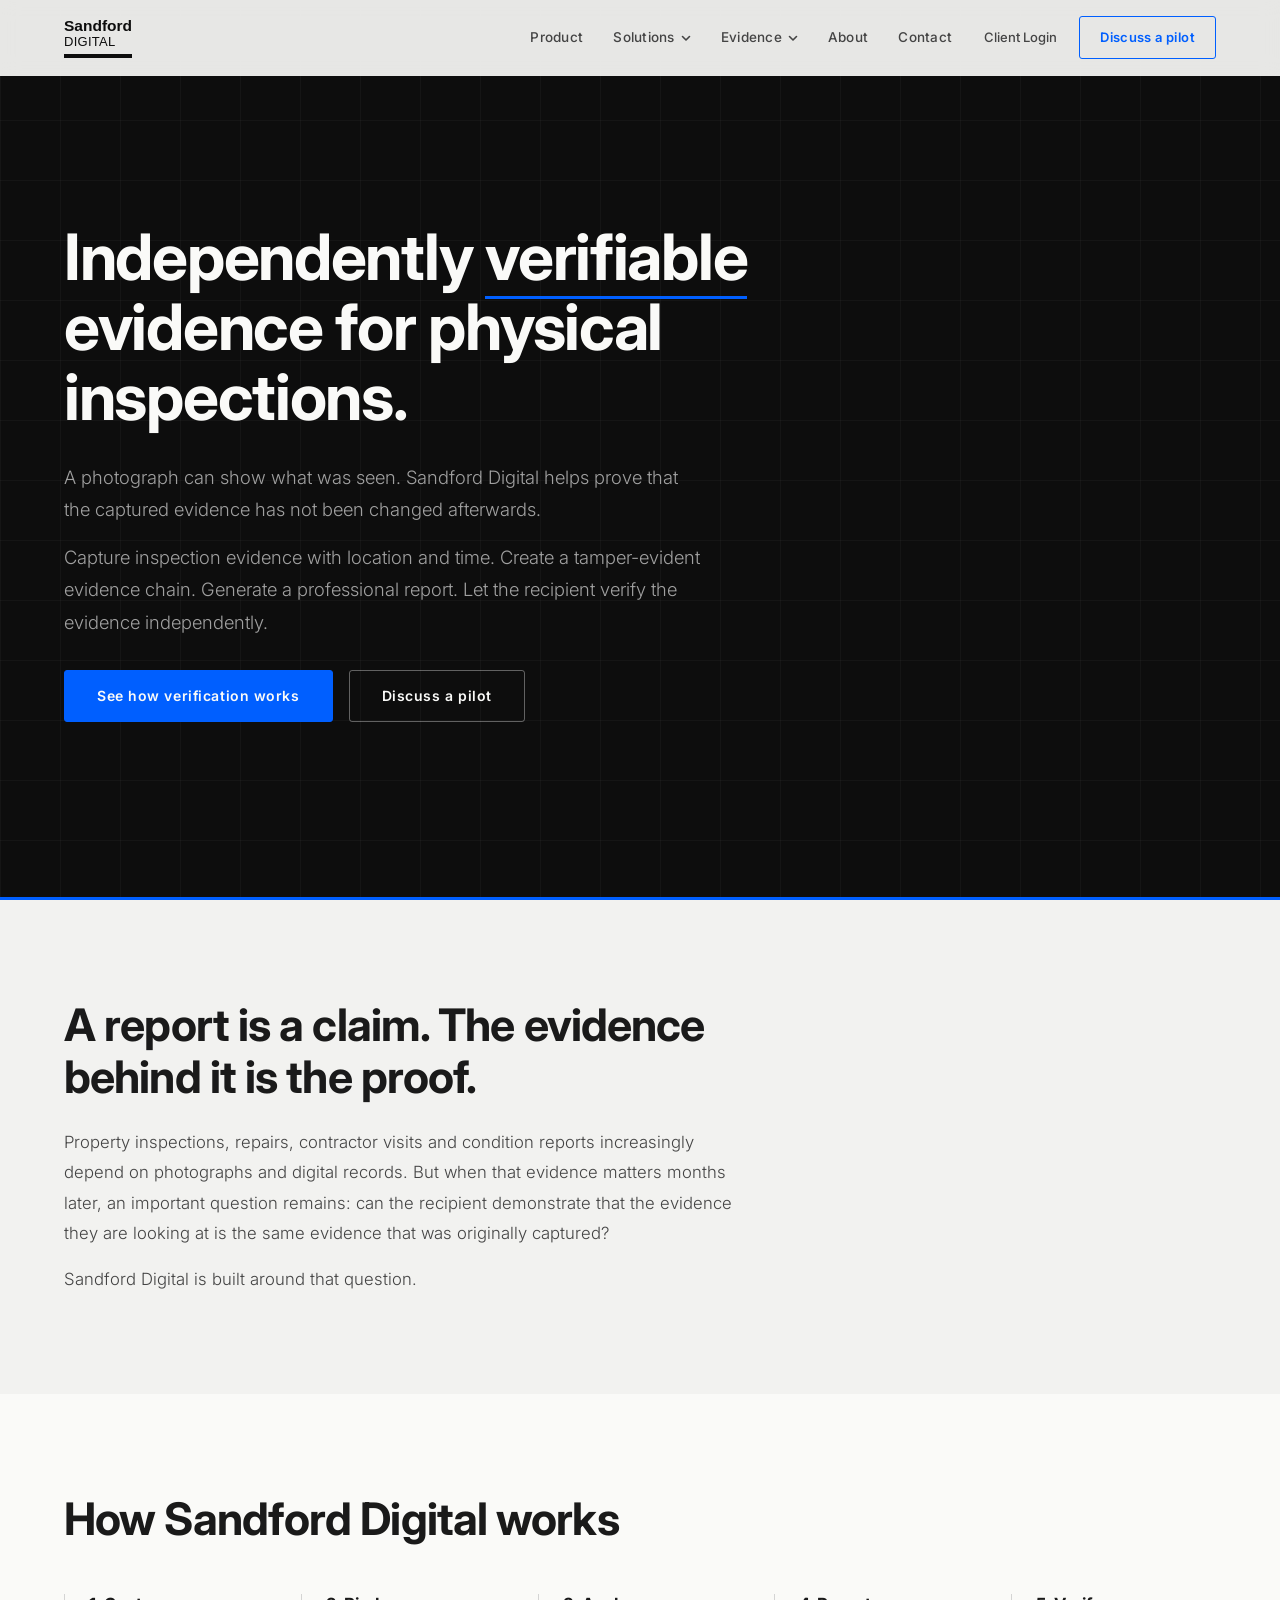
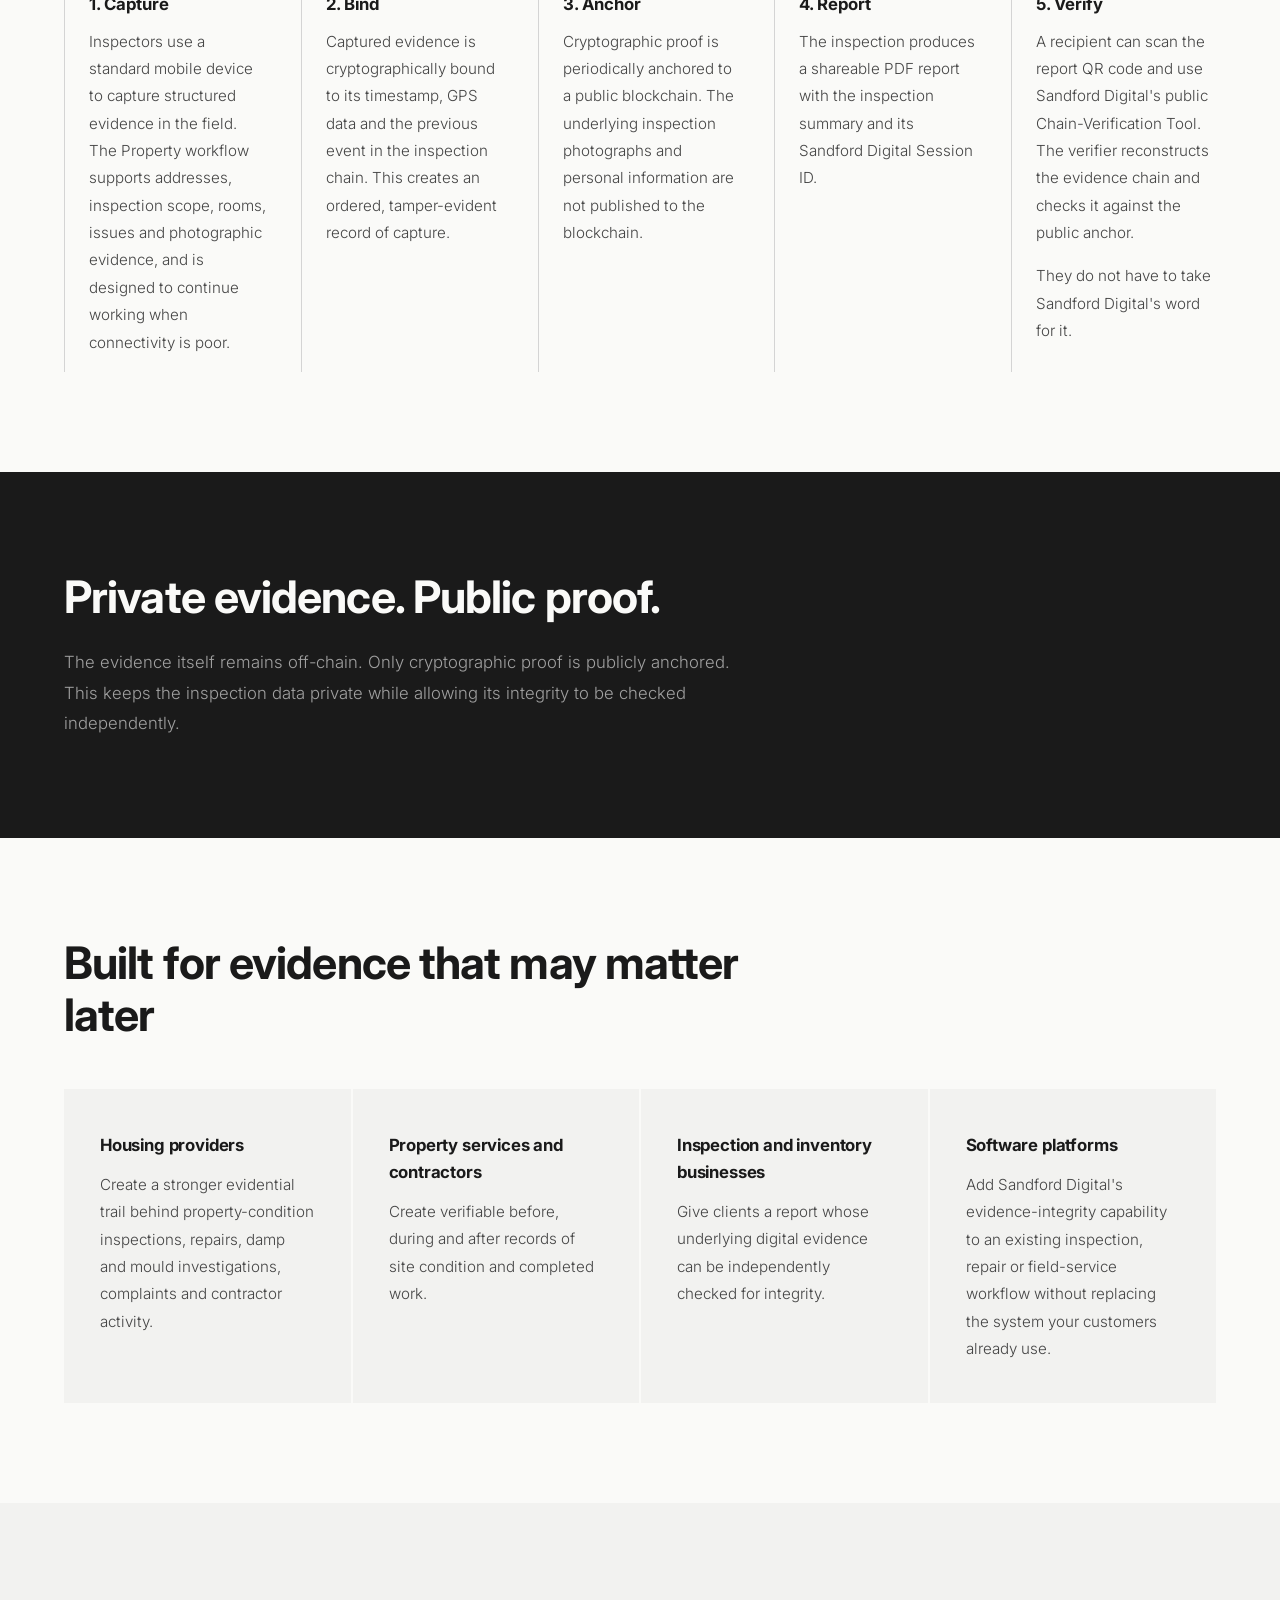
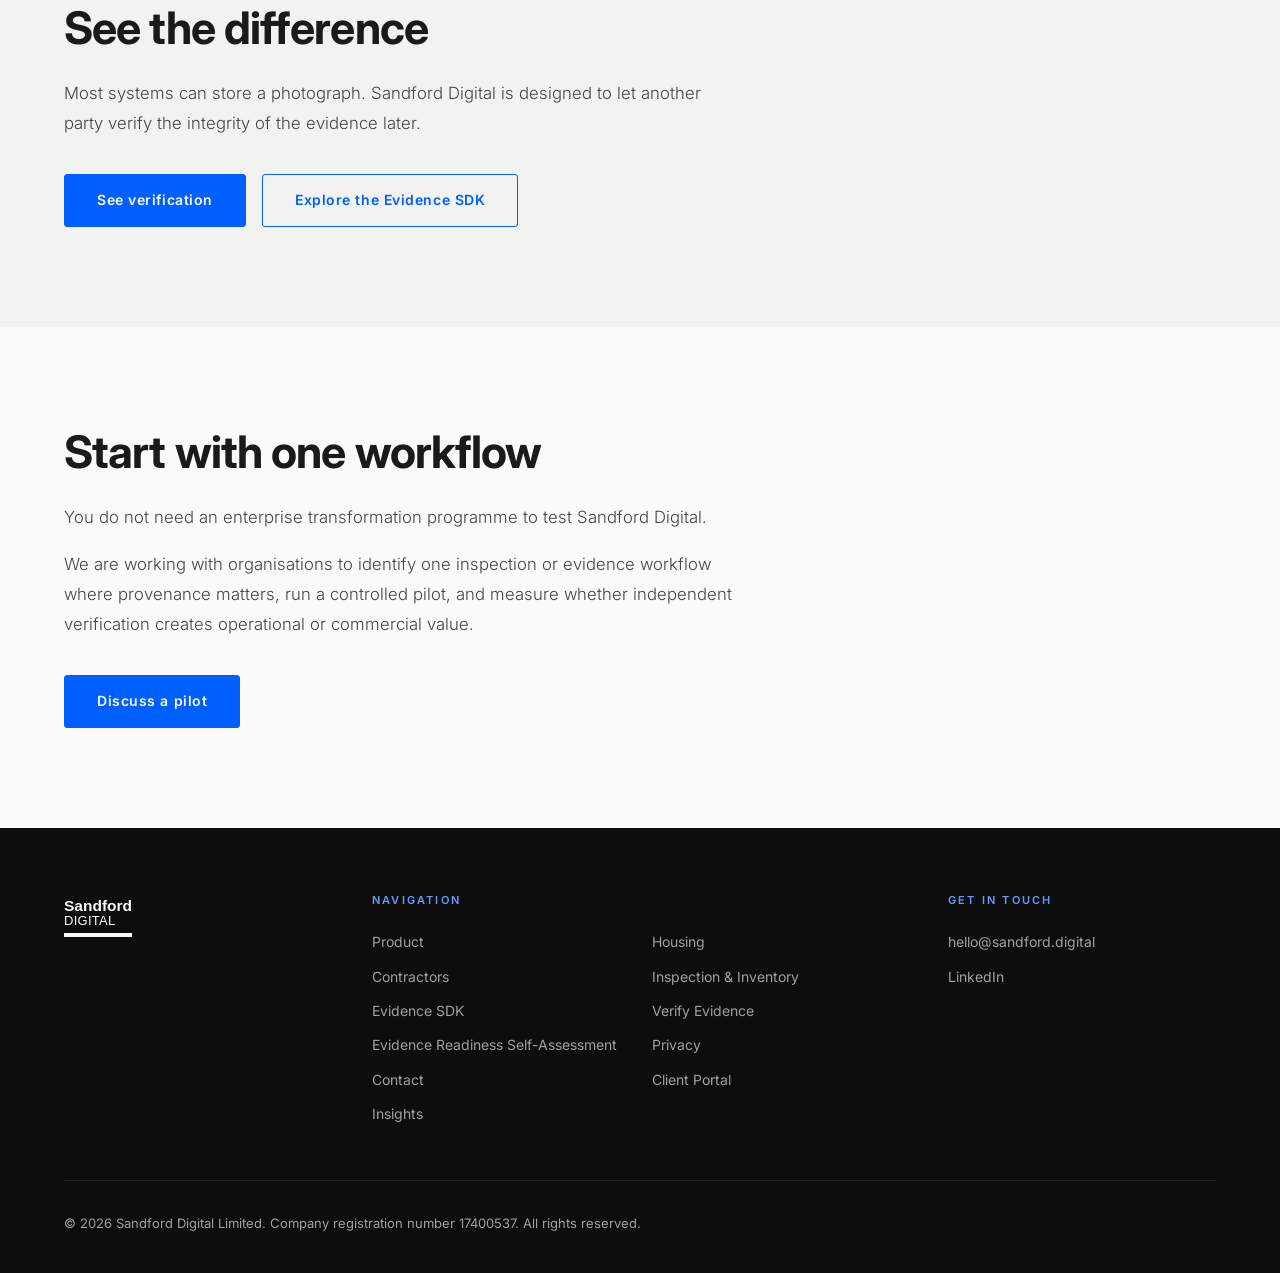
==== commit d5c2c335: "Remove unfiled patent claims from public text Co-Authored-By: Claude Sonnet 5.5 <noreply@anthropic.c" ====
--- a/index.html
+++ b/index.html
@@ -135,7 +135,6 @@
       </div>
       <div class="footer__bottom">
         <p>© 2026 Sandford Digital Limited. Company registration number 17400537. All rights reserved.</p>
-        <p>Sandford Site Scan is a patent-pending technology of Sandford Digital Limited. UK Patents Act 1977. PCT/EP reservation filed.</p>
       </div>
     </div>
   </footer>
